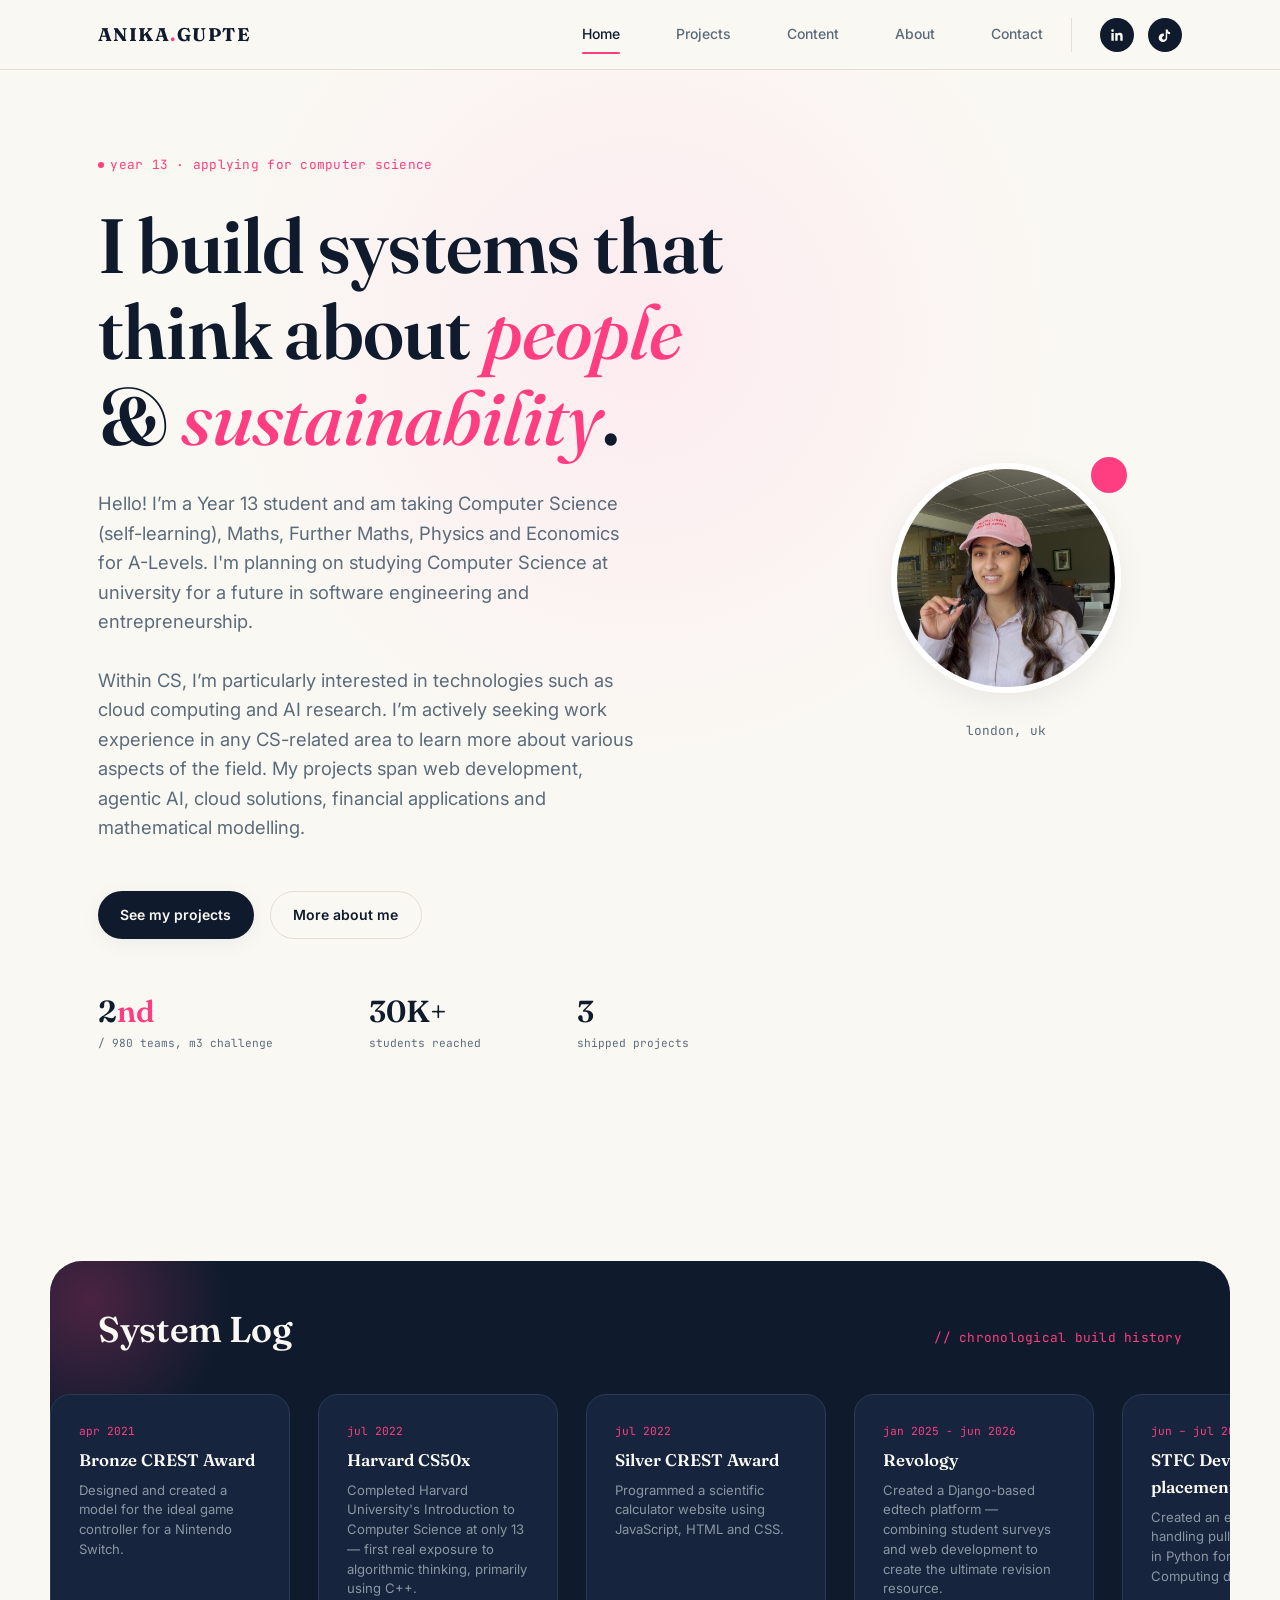
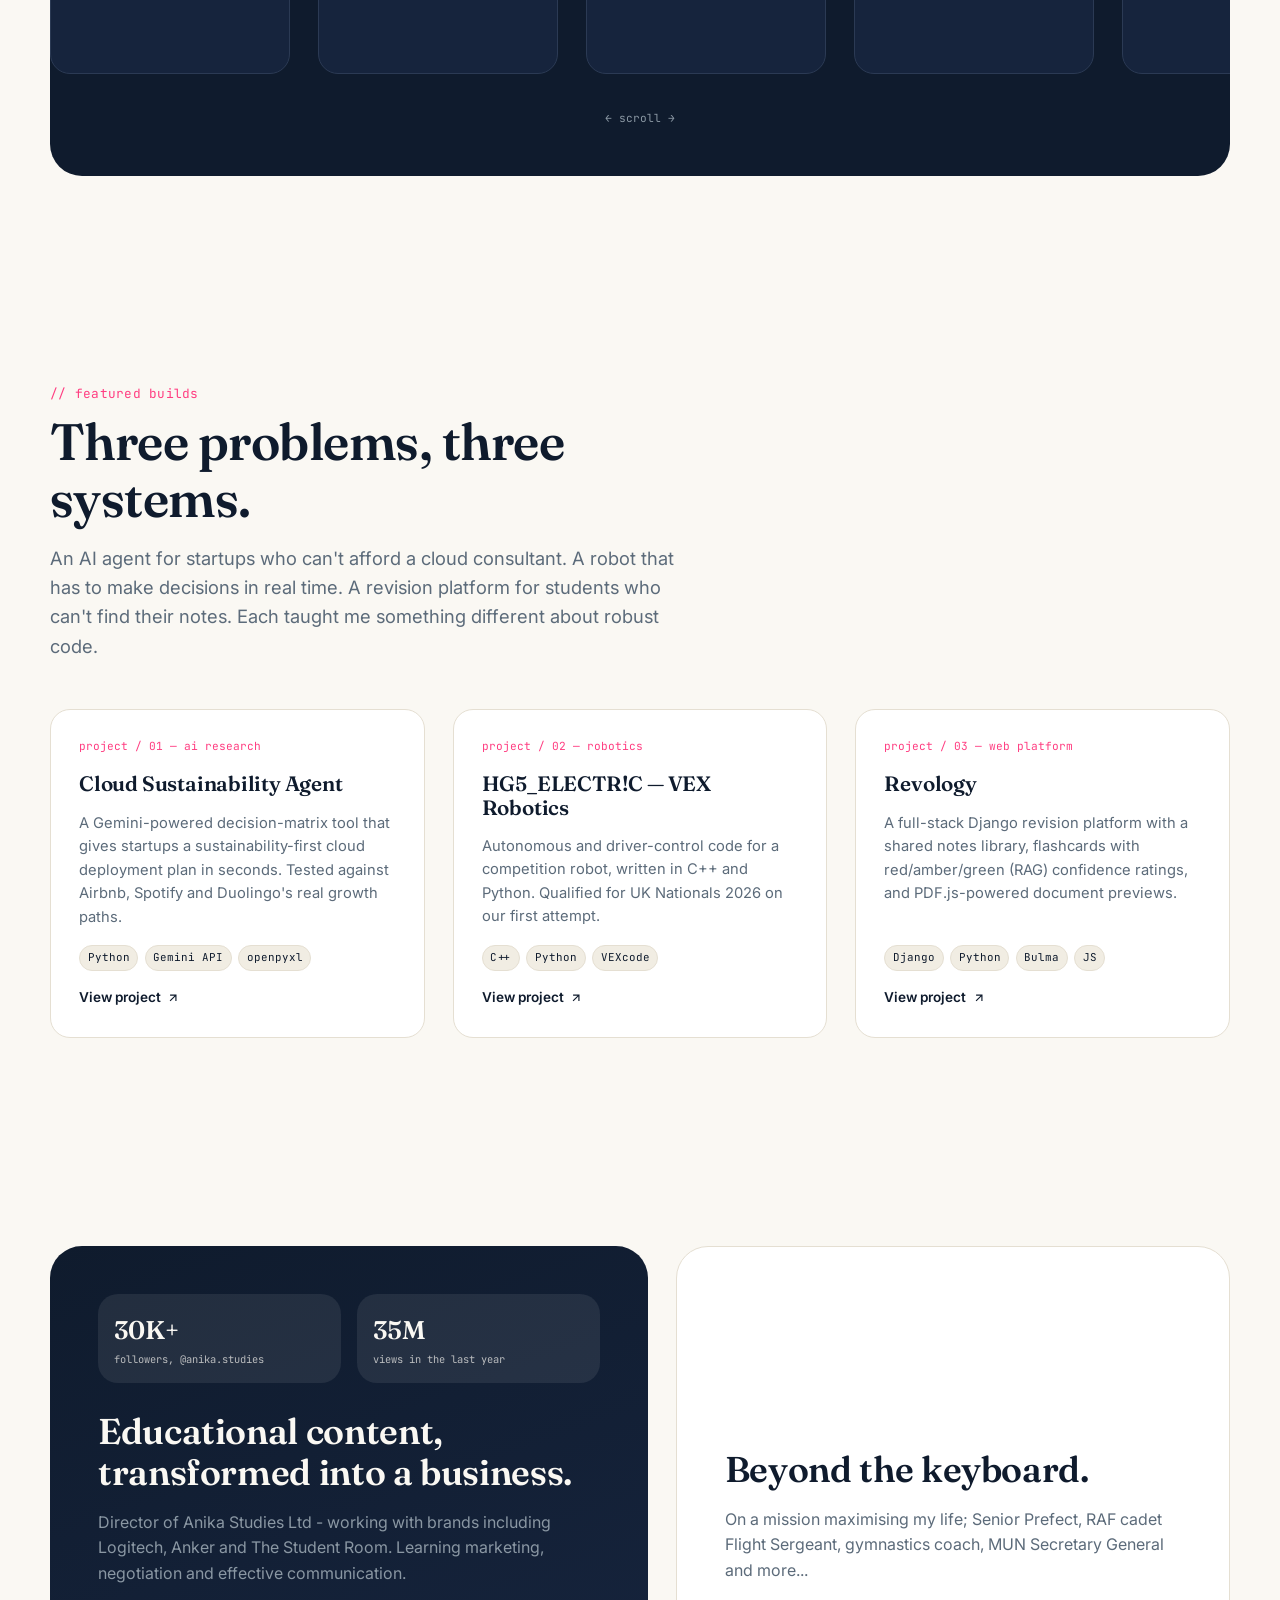
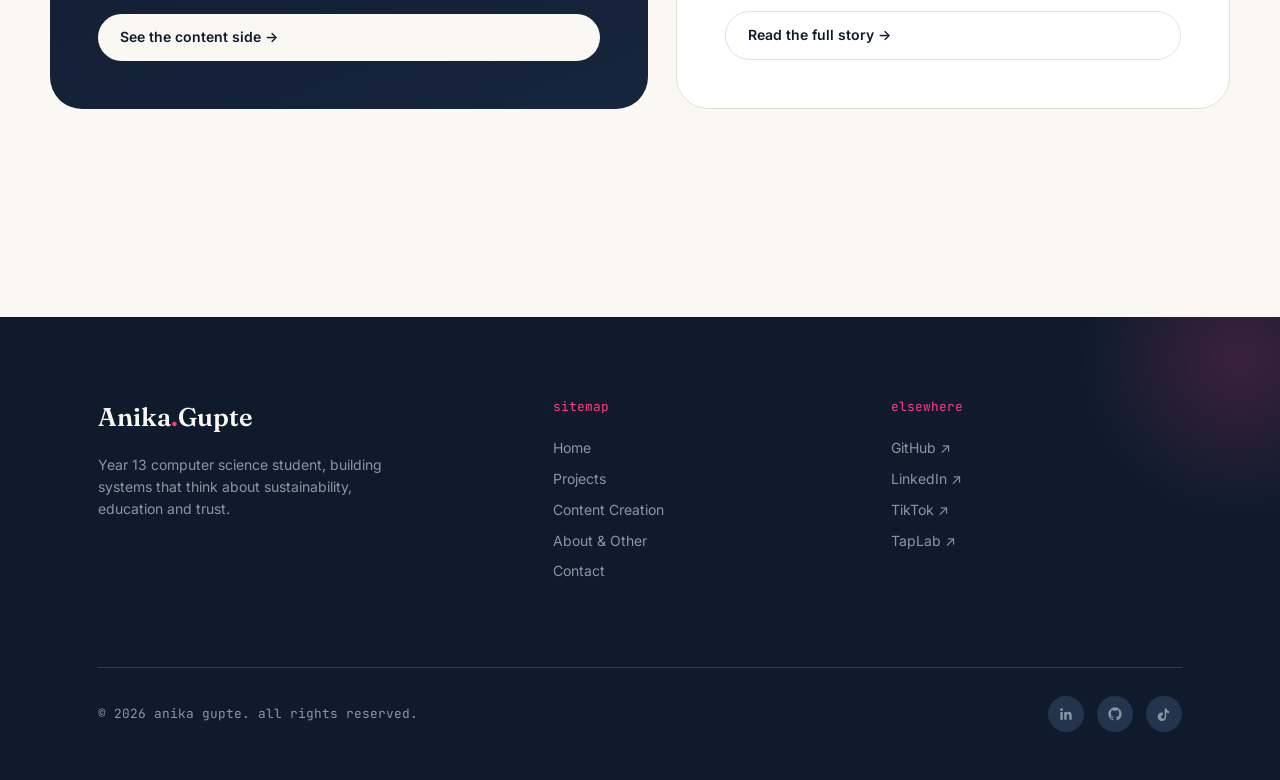
==== index.html @ 837f4212 "updated year group" ====
<!DOCTYPE html>
<html lang="en">
<head>
<meta charset="UTF-8">
<meta name="viewport" content="width=device-width, initial-scale=1.0">
<title>Anika Gupte — Computer Science Student &amp; Builder</title>
<meta name="description" content="Year 13 computer science student building Revology, an AI cloud sustainability agent, and a 30K-follower educational platform. Applying to study CS at university.">
<script>document.documentElement.classList.add('js');</script>
<link rel="preconnect" href="https://fonts.googleapis.com">
<link href="https://fonts.googleapis.com/css2?family=Fraunces:ital,opsz,wght@0,9..144,400;0,9..144,500;0,9..144,600;0,9..144,700;1,9..144,500&family=Inter:wght@400;500;600;700&family=JetBrains+Mono:wght@400;500&display=swap" rel="stylesheet">
<link rel="stylesheet" href="css/variables.css">
<link rel="stylesheet" href="css/base.css">
<link rel="stylesheet" href="css/layout.css">
<link rel="stylesheet" href="css/home.css">
</head>
<body>

<nav class="navbar">
  <div class="navbar__inner">
    <a href="index.html" class="navbar__logo">ANIKA<span>.</span>GUPTE</a>
    <button class="navbar__burger" aria-label="Toggle navigation" aria-expanded="false">
      <svg width="18" height="18" viewBox="0 0 18 18" fill="none"><path d="M2 4.5H16M2 9H16M2 13.5H16" stroke="currentColor" stroke-width="1.8" stroke-linecap="round"/></svg>
    </button>
    <div class="navbar__links-wrap">
      <div class="navbar__links">
        <a href="index.html">Home</a>
        <a href="projects.html">Projects</a>
        <a href="content.html">Content</a>
        <a href="about.html">About</a>
        <a href="contact.html">Contact</a>
      </div>
      <div class="navbar__socials">
        <a href="https://www.linkedin.com/in/anika-gupte/" target="_blank" rel="noopener" aria-label="LinkedIn">
          <svg viewBox="0 0 24 24" fill="currentColor"><path d="M20.45 20.45h-3.55v-5.57c0-1.33-.02-3.04-1.85-3.04-1.85 0-2.13 1.45-2.13 2.94v5.67H9.37V9h3.41v1.56h.05c.48-.9 1.64-1.85 3.38-1.85 3.6 0 4.27 2.37 4.27 5.46v6.28zM5.34 7.43a2.06 2.06 0 1 1 0-4.12 2.06 2.06 0 0 1 0 4.12zM7.12 20.45H3.56V9h3.56v11.45z"/></svg>
        </a>
        <a href="https://www.tiktok.com/@anika.studies" target="_blank" rel="noopener" aria-label="TikTok">
          <svg viewBox="0 0 24 24" fill="currentColor"><path d="M16.6 5.82a4.28 4.28 0 0 1-.34-1.74V3.6h-3.16v12.6c0 1.55-1.26 2.8-2.8 2.8a2.8 2.8 0 0 1-1.4-5.23 4 4 0 0 1 1.4-.25V9.83a6.6 6.6 0 0 0-1.4-.15 6.42 6.42 0 1 0 6.42 6.42V9.4a7.3 7.3 0 0 0 4.28 1.38V7.6a4.26 4.26 0 0 1-2.4-.78 4.28 4.28 0 0 1-.6-1z"/></svg>
        </a>
      </div>
    </div>
  </div>
</nav>

<!-- HERO -->
<section class="hero">
  <div class="container hero__inner">
    <div>
      <span class="eyebrow hero__eyebrow">year 13 · applying for computer science</span>
      <h1 class="hero__title">I build systems that think about <em>people</em> &amp; <em>sustainability</em>.</h1>
      <p class="hero__lede">Hello! I’m a Year 13 student and am taking Computer Science (self-learning), Maths, Further Maths, Physics and Economics for A-Levels. I'm planning on studying Computer Science at university for a future in software engineering and entrepreneurship.<br>
        <br> Within CS, I’m particularly interested in technologies such as cloud computing and AI research. I’m actively seeking work experience in any CS-related area to learn more about various aspects of the field. My projects span web development, agentic AI, cloud solutions, financial applications and mathematical modelling.</p>
      <div class="hero__ctas">
        <a href="projects.html" class="btn btn--primary">See my projects</a>
        <a href="about.html" class="btn btn--ghost">More about me</a>
      </div>
      <div class="hero__stats">
        <div>
          <div class="hero__stat-num">2<span style="color:var(--pink)">nd</span></div>
          <div class="hero__stat-label">/ 980 teams, m3 challenge</div>
        </div>
        <div>
          <div class="hero__stat-num">30K+</div>
          <div class="hero__stat-label">students reached</div>
        </div>
        <div>
          <div class="hero__stat-num">3</div>
          <div class="hero__stat-label">shipped projects</div>
        </div>
      </div>
    </div>
    <div class="hero__portrait-wrap">
      <div class="hero__portrait">
        <img src="images/anika-headshot-square.png" alt="Anika Gupte">
      </div>
      <span class="hero__portrait-caption">london, uk</span>
    </div>
  </div>
</section>

<!-- SYSTEM LOG (signature timeline) -->
<section class="container section--tight">
  <div class="syslog reveal">
    <div class="syslog__head">
      <h2>System Log</h2>
      <span class="mono-label">// chronological build history</span>
    </div>
    <div class="syslog__track-wrap">
      <div class="syslog__track" id="syslogTrack">
        <div class="syslog__node">
          <span class="syslog__node-date">apr 2021</span>
          <div class="syslog__node-title">Bronze CREST Award</div>
          <p class="syslog__node-desc">Designed and created a model for the ideal game controller for a Nintendo Switch.</p>
        </div>
        <div class="syslog__node">
          <span class="syslog__node-date">jul 2022</span>
          <div class="syslog__node-title">Harvard CS50x</div>
          <p class="syslog__node-desc">Completed Harvard University's Introduction to Computer Science at only 13 — first real exposure to algorithmic thinking, primarily using C++.</p>
        </div>
        <div class="syslog__node">
          <span class="syslog__node-date">jul 2022</span>
          <div class="syslog__node-title">Silver CREST Award</div>
          <p class="syslog__node-desc">Programmed a scientific calculator website using JavaScript, HTML and CSS.</p>
        </div>
        <div class="syslog__node">
          <span class="syslog__node-date">jan 2025 - jun 2026</span>
          <div class="syslog__node-title">Revology</div>
          <p class="syslog__node-desc">Created a Django-based edtech platform — combining student surveys and web development to create the ultimate revision resource.</p>
        </div>
        <div class="syslog__node">
          <span class="syslog__node-date">jun – jul 2025</span>
          <div class="syslog__node-title">STFC DevOps placement</div>
          <p class="syslog__node-desc">Created an exporter handling pull request metrics in Python for the Scientific Computing department.</p>
        </div>
        <div class="syslog__node">
          <span class="syslog__node-date">jun – jul 2025</span>
          <div class="syslog__node-title">MBDA SWE placement</div>
          <p class="syslog__node-desc">Developed the circuitry and embedded control system software for a model missile using a Raspberry Pi.</p>
        </div>
        <div class="syslog__node">
          <span class="syslog__node-date">nov 2025 - jun 2026</span>
          <div class="syslog__node-title">Using AI to improve cloud sustainability</div>
          <p class="syslog__node-desc">Built a Gemini-powered decision-matrix agent for sustainable cloud deployment — formally published on Zenodo.</p>
        </div>
        <div class="syslog__node">
          <span class="syslog__node-date">dec 2025 – feb 2026</span>
          <div class="syslog__node-title">Leaf DDAI Fellowship</div>
          <p class="syslog__node-desc">Selected as a finalist (top ~10%) for Leaf's Dilemmas and Dangers in AI course — five weeks ranging from neural networks and mechanistic interpretability to AI misalignment issues such as specification gaming.</p>
        </div>
        <div class="syslog__node">
          <span class="syslog__node-date">mar 2026</span>
          <div class="syslog__node-title">U18 VEX Robotics Nationals</div>
          <p class="syslog__node-desc">As a programmer in C++, our team reached Nationals through our use of creative programming, including a tank-drive steering system and match-versatility features.</p>
        </div>
        <div class="syslog__node">
          <span class="syslog__node-date">apr 2026</span>
          <div class="syslog__node-title">M3 Challenge, NYC</div>
          <p class="syslog__node-desc">Flown to Jane Street's headquarters in New York for placing 2nd of 980 teams worldwide in the Technical Computing Award.</p>
        </div>
        <div class="syslog__node">
          <span class="syslog__node-date">apr 2026 - present</span>
          <div class="syslog__node-title">Workforce 2035 Council Member</div>
          <p class="syslog__node-desc">Global advisory council, where our AI, Cognition and Human Thinking Lab's provocation asks, “Whose mind is at the table when AI joins the meeting?”.</p>
        </div>
        <div class="syslog__node">
          <span class="syslog__node-date">jun 2026</span>
          <div class="syslog__node-title">Portfolio Website</div>
          <p class="syslog__node-desc">Experimenting with partially automated workflows and further discovering the wonders of UI/UX.</p>
        </div>
        <div class="syslog__node">
          <span class="syslog__node-date">jul 2026 - present</span>
          <div class="syslog__node-title">AI Researcher and Developer</div>
          <p class="syslog__node-desc">Improving RAG retrieval strategies and fine-tuning multi-model VLM systems.</p>
        </div>
        <!--
        <div class="syslog__node">
          <span class="syslog__node-date">mar 2026 — present</span>
          <div class="syslog__node-title">Secretary General, HabsMUN</div>
          <p class="syslog__node-desc">Leading the planning of a three-day international conference for 500+ student delegates.</p>
        </div>
        -->
      </div>
    </div>
    <p class="syslog__hint">← scroll →</p>
  </div>
</section>

<!-- PROJECTS TEASER -->
<section class="container section">
  <div class="section-head">
    <span class="mono-label">// featured builds</span>
    <h2>Three problems, three systems.</h2>
    <p>An AI agent for startups who can't afford a cloud consultant. A robot that has to make decisions in real time. A revision platform for students who can't find their notes. Each taught me something different about robust code.</p>
  </div>
  <div class="proj-grid" data-stagger>
    <article class="proj-card reveal">
      <span class="proj-card__tag">project / 01 — AI research</span>
      <h3 class="proj-card__title">Cloud Sustainability Agent</h3>
      <p class="proj-card__desc">A Gemini-powered decision-matrix tool that gives startups a sustainability-first cloud deployment plan in seconds. Tested against Airbnb, Spotify and Duolingo's real growth paths.</p>
      <div class="proj-card__stack">
        <span class="chip">Python</span><span class="chip">Gemini API</span><span class="chip">openpyxl</span>
      </div>
      <a href="projects/cloud-sustainability.html" class="proj-card__link">View project <svg width="14" height="14" viewBox="0 0 24 24" fill="none" stroke="currentColor" stroke-width="2"><path d="M7 17L17 7M7 7h10v10"/></svg></a>
    </article>
    <article class="proj-card reveal">
      <span class="proj-card__tag">project / 02 — robotics</span>
      <h3 class="proj-card__title">HG5_ELECTR!C — VEX Robotics</h3>
      <p class="proj-card__desc">Autonomous and driver-control code for a competition robot, written in C++ and Python. Qualified for UK Nationals 2026 on our first attempt.</p>
      <div class="proj-card__stack">
        <span class="chip">C++</span><span class="chip">Python</span><span class="chip">VEXcode</span>
      </div>
      <a href="projects/vex-robotics.html" class="proj-card__link">View project <svg width="14" height="14" viewBox="0 0 24 24" fill="none" stroke="currentColor" stroke-width="2"><path d="M7 17L17 7M7 7h10v10"/></svg></a>
    </article>
    <article class="proj-card reveal">
      <span class="proj-card__tag">project / 03 — web platform</span>
      <h3 class="proj-card__title">Revology</h3>
      <p class="proj-card__desc">A full-stack Django revision platform with a shared notes library, flashcards with red/amber/green (RAG) confidence ratings, and PDF.js-powered document previews.</p>
      <div class="proj-card__stack">
        <span class="chip">Django</span><span class="chip">Python</span><span class="chip">Bulma</span><span class="chip">JS</span>
      </div>
      <a href="projects/revology.html" class="proj-card__link">View project <svg width="14" height="14" viewBox="0 0 24 24" fill="none" stroke="currentColor" stroke-width="2"><path d="M7 17L17 7M7 7h10v10"/></svg></a>
    </article>
  </div>
</section>

<!-- CONTENT + ABOUT TEASER -->
<section class="container section--tight">
  <div class="split-teasers">
    <div class="teaser-card teaser-card--pink reveal">
      <div class="teaser-card__icon-row">
        <div class="teaser-stat">
          <div class="teaser-stat__num">30K+</div>
          <div class="teaser-stat__label">followers, @anika.studies</div>
        </div>
        <div class="teaser-stat">
          <div class="teaser-stat__num">35M</div>
          <div class="teaser-stat__label">views in the last year</div>
        </div>
      </div>
      <h3>Educational content, transformed into a business.</h3>
      <p>Director of Anika Studies Ltd - working with brands including Logitech, Anker and The Student Room. Learning marketing, negotiation and effective communication.</p>
      <a href="content.html" class="btn btn--light">See the content side →</a>
    </div>
    <div class="teaser-card teaser-card--cream reveal">
      <h3>Beyond the keyboard.</h3>
      <p>On a mission maximising my life; Senior Prefect, RAF cadet Flight Sergeant, gymnastics coach, MUN Secretary General and more...</p>
      <a href="about.html" class="btn btn--ghost">Read the full story →</a>
    </div>
  </div>
</section>

<footer class="footer">
  <div class="container">
    <div class="footer__grid">
      <div>
        <div class="footer__brand">Anika<span>.</span>Gupte</div>
        <p class="footer__tagline">Year 13 computer science student, building systems that think about sustainability, education and trust.</p>
      </div>
      <div class="footer__links">
        <span class="footer__heading">sitemap</span>
        <a href="index.html">Home</a>
        <a href="projects.html">Projects</a>
        <a href="content.html">Content Creation</a>
        <a href="about.html">About &amp; Other</a>
        <a href="contact.html">Contact</a>
      </div>
      <div class="footer__links">
        <span class="footer__heading">elsewhere</span>
        <a href="https://github.com/anikagupte" target="_blank" rel="noopener">GitHub ↗</a>
        <a href="https://www.linkedin.com/in/anika-gupte/" target="_blank" rel="noopener">LinkedIn ↗</a>
        <a href="https://www.tiktok.com/@anika.studies" target="_blank" rel="noopener">TikTok ↗</a>
        <a href="https://www.taplab.agency/roster/anika" target="_blank" rel="noopener">TapLab ↗</a>
      </div>
    </div>
    <div class="footer__bottom">
      <span>&copy; 2026 anika gupte. all rights reserved.</span>
      <div class="footer__socials">
        <a href="https://www.linkedin.com/in/anika-gupte/" target="_blank" rel="noopener" aria-label="LinkedIn">
          <svg viewBox="0 0 24 24" fill="currentColor"><path d="M20.45 20.45h-3.55v-5.57c0-1.33-.02-3.04-1.85-3.04-1.85 0-2.13 1.45-2.13 2.94v5.67H9.37V9h3.41v1.56h.05c.48-.9 1.64-1.85 3.38-1.85 3.6 0 4.27 2.37 4.27 5.46v6.28zM5.34 7.43a2.06 2.06 0 1 1 0-4.12 2.06 2.06 0 0 1 0 4.12zM7.12 20.45H3.56V9h3.56v11.45z"/></svg>
        </a>
        <a href="https://github.com/anikagupte" target="_blank" rel="noopener" aria-label="GitHub">
          <svg viewBox="0 0 24 24" fill="currentColor"><path d="M12 2a10 10 0 0 0-3.16 19.5c.5.1.68-.22.68-.48v-1.7c-2.78.6-3.37-1.34-3.37-1.34-.46-1.16-1.11-1.47-1.11-1.47-.91-.62.07-.6.07-.6 1 .07 1.53 1.03 1.53 1.03.89 1.52 2.34 1.08 2.91.83.09-.65.35-1.09.63-1.34-2.22-.25-4.56-1.11-4.56-4.94 0-1.09.39-1.98 1.03-2.68-.1-.25-.45-1.27.1-2.65 0 0 .84-.27 2.75 1.02a9.58 9.58 0 0 1 5 0c1.91-1.3 2.75-1.02 2.75-1.02.55 1.38.2 2.4.1 2.65.64.7 1.03 1.59 1.03 2.68 0 3.84-2.35 4.69-4.58 4.93.36.31.68.92.68 1.85v2.75c0 .27.18.58.69.48A10 10 0 0 0 12 2z"/></svg>
        </a>
        <a href="https://www.tiktok.com/@anika.studies" target="_blank" rel="noopener" aria-label="TikTok">
          <svg viewBox="0 0 24 24" fill="currentColor"><path d="M16.6 5.82a4.28 4.28 0 0 1-.34-1.74V3.6h-3.16v12.6c0 1.55-1.26 2.8-2.8 2.8a2.8 2.8 0 0 1-1.4-5.23 4 4 0 0 1 1.4-.25V9.83a6.6 6.6 0 0 0-1.4-.15 6.42 6.42 0 1 0 6.42 6.42V9.4a7.3 7.3 0 0 0 4.28 1.38V7.6a4.26 4.26 0 0 1-2.4-.78 4.28 4.28 0 0 1-.6-1z"/></svg>
        </a>
      </div>
    </div>
  </div>
</footer>

<script src="js/main.js"></script>
</body>
</html>
---- css/variables.css ----
/* ============================================
   DESIGN TOKENS — Anika Gupte Portfolio
   ============================================ */

:root {
  /* Color */
  --cream:        #FAF8F3;
  --cream-dim:     #F1EDE3;
  --navy:          #0F1B2D;
  --navy-panel:    #16243D;
  --navy-soft:     #24344E;
  --pink:          #FF3D81;
  --pink-soft:     #FFE3EE;
  --slate:         #5C6B7A;
  --slate-light:   #8A97A3;
  --hairline:      #E5DFD2;
  --hairline-dark: #2B3A54;
  --white:         #FFFFFF;

  /* Type */
  --font-display: 'Fraunces', Georgia, serif;
  --font-body:    'Inter', -apple-system, BlinkMacSystemFont, sans-serif;
  --font-mono:    'JetBrains Mono', 'SF Mono', Consolas, monospace;

  /* Type scale */
  --fs-display-xl: clamp(2.8rem, 6vw, 5.4rem);
  --fs-display-l:  clamp(2.1rem, 4vw, 3.4rem);
  --fs-display-m:  clamp(1.6rem, 2.8vw, 2.4rem);
  --fs-body-l:     1.15rem;
  --fs-body:       1rem;
  --fs-small:      0.875rem;
  --fs-mono:       0.8rem;

  /* Spacing */
  --space-xs:  0.5rem;
  --space-s:   1rem;
  --space-m:   1.75rem;
  --space-l:   3rem;
  --space-xl:  5rem;
  --space-xxl: 8rem;

  /* Radius */
  --radius-s:  10px;
  --radius-m:  20px;
  --radius-l:  32px;
  --radius-pill: 999px;

  /* Shadow */
  --shadow-soft: 0 10px 40px -12px rgba(15, 27, 45, 0.12);
  --shadow-card: 0 4px 24px -4px rgba(15, 27, 45, 0.08);
  --shadow-pink: 0 12px 32px -8px rgba(255, 61, 129, 0.35);

  /* Motion */
  --ease: cubic-bezier(0.16, 1, 0.3, 1);
  --t-fast: 0.2s;
  --t-med: 0.4s;
}

@media (prefers-reduced-motion: reduce) {
  *, *::before, *::after {
    animation-duration: 0.001ms !important;
    animation-iteration-count: 1 !important;
    transition-duration: 0.001ms !important;
    scroll-behavior: auto !important;
  }
}
---- css/base.css ----
/* ============================================
   BASE / RESET
   ============================================ */

* { margin: 0; padding: 0; box-sizing: border-box; }

html {
  scroll-behavior: smooth;
  -webkit-font-smoothing: antialiased;
}

body {
  font-family: var(--font-body);
  background: var(--cream);
  color: var(--navy);
  font-size: var(--fs-body);
  line-height: 1.6;
  overflow-x: hidden;
}

img { max-width: 100%; display: block; }

a {
  color: inherit;
  text-decoration: none;
}

ul, ol { list-style: none; }

button {
  font-family: inherit;
  border: none;
  background: none;
  cursor: pointer;
  color: inherit;
}

h1, h2, h3, h4 {
  font-family: var(--font-display);
  font-weight: 600;
  line-height: 1.12;
  letter-spacing: -0.01em;
}

p { color: var(--slate); }

:focus-visible {
  outline: 3px solid var(--pink);
  outline-offset: 3px;
  border-radius: 4px;
}

.container {
  max-width: 1180px;
  margin: 0 auto;
  padding: 0 var(--space-l);
}

@media (max-width: 640px) {
  .container { padding: 0 var(--space-m); }
}

.mono-label {
  font-family: var(--font-mono);
  font-size: var(--fs-mono);
  text-transform: lowercase;
  letter-spacing: 0.02em;
  color: var(--pink);
}

.section {
  padding: var(--space-xxl) 0;
}

.section--tight {
  padding: var(--space-xl) 0;
}

.section-head {
  margin-bottom: var(--space-l);
  max-width: 640px;
}

.section-head .mono-label {
  display: block;
  margin-bottom: var(--space-xs);
}

.section-head h2 {
  font-size: var(--fs-display-l);
  color: var(--navy);
}

.section-head p {
  margin-top: var(--space-s);
  font-size: var(--fs-body-l);
}

.eyebrow {
  font-family: var(--font-mono);
  font-size: var(--fs-mono);
  color: var(--pink);
  text-transform: lowercase;
  letter-spacing: 0.02em;
  display: inline-flex;
  align-items: center;
  gap: 0.5em;
}

.eyebrow::before {
  content: '';
  width: 6px;
  height: 6px;
  border-radius: 50%;
  background: var(--pink);
  display: inline-block;
}

/* Buttons */
.btn {
  display: inline-flex;
  align-items: center;
  gap: 0.5em;
  font-family: var(--font-body);
  font-weight: 600;
  font-size: var(--fs-small);
  padding: 0.85em 1.6em;
  border-radius: var(--radius-pill);
  transition: transform var(--t-fast) var(--ease), box-shadow var(--t-fast) var(--ease), background var(--t-fast) var(--ease);
  white-space: nowrap;
}

.btn--primary {
  background: var(--navy);
  color: var(--cream);
  box-shadow: var(--shadow-card);
}
.btn--primary:hover {
  background: var(--pink);
  transform: translateY(-2px);
  box-shadow: var(--shadow-pink);
}

.btn--ghost {
  background: transparent;
  color: var(--navy);
  border: 1.5px solid var(--hairline);
}
.btn--ghost:hover {
  border-color: var(--navy);
  transform: translateY(-2px);
}

.btn--light {
  background: var(--cream);
  color: var(--navy);
}
.btn--light:hover {
  background: var(--pink);
  color: var(--white);
  transform: translateY(-2px);
}

/* Card */
.card {
  background: var(--white);
  border-radius: var(--radius-m);
  border: 1px solid var(--hairline);
  box-shadow: var(--shadow-card);
}

/* Scrollbar */
::-webkit-scrollbar { width: 10px; }
::-webkit-scrollbar-track { background: var(--cream); }
::-webkit-scrollbar-thumb {
  background: var(--hairline);
  border-radius: var(--radius-pill);
}
::-webkit-scrollbar-thumb:hover { background: var(--slate-light); }

/* Reveal-on-scroll utility */
.js .reveal {
  opacity: 0;
  transform: translateY(24px);
  transition: opacity 0.7s var(--ease), transform 0.7s var(--ease);
}
.js .reveal.is-visible {
  opacity: 1;
  transform: translateY(0);
}
---- css/layout.css ----
/* ============================================
   NAVBAR
   ============================================ */

.navbar {
  position: sticky;
  top: 0;
  z-index: 1000;
  background: rgba(250, 248, 243, 0.85);
  backdrop-filter: blur(14px);
  -webkit-backdrop-filter: blur(14px);
  border-bottom: 1px solid var(--hairline);
}

.navbar__inner {
  max-width: 1180px;
  margin: 0 auto;
  padding: 1.1rem var(--space-l);
  display: flex;
  align-items: center;
  justify-content: space-between;
  gap: var(--space-m);
}

.navbar__logo {
  font-family: var(--font-display);
  font-weight: 700;
  font-size: 1.15rem;
  letter-spacing: 0.08em;
  text-transform: uppercase;
  color: var(--navy);
  white-space: nowrap;
}

.navbar__logo span { color: var(--pink); }

.navbar__links-wrap {
  display: flex;
  align-items: center;
  gap: var(--space-m);
}

.navbar__links {
  display: flex;
  align-items: center;
  gap: var(--space-m);
}

.navbar__links a {
  font-size: var(--fs-small);
  font-weight: 500;
  color: var(--slate);
  position: relative;
  padding: 0.3em 0;
  margin-right: var(--space-m);
  transition: color var(--t-fast);
}

.navbar__links a:last-child { margin-right: 0; }

.navbar__links a:hover,
.navbar__links a.active {
  color: var(--navy);
}

.navbar__links a.active::after {
  content: '';
  position: absolute;
  left: 0; right: 0; bottom: -4px;
  height: 2px;
  background: var(--pink);
  border-radius: var(--radius-pill);
}

.navbar__socials {
  display: flex;
  align-items: center;
  gap: 0.9rem;
  padding-left: var(--space-m);
  border-left: 1px solid var(--hairline);
}

.navbar__socials a {
  width: 34px; height: 34px;
  display: flex; align-items: center; justify-content: center;
  border-radius: 50%;
  background: var(--navy);
  color: var(--cream);
  transition: background var(--t-fast), transform var(--t-fast);
}
.navbar__socials a:hover {
  background: var(--pink);
  transform: translateY(-2px) scale(1.05);
}
.navbar__socials svg { width: 16px; height: 16px; }

.navbar__burger {
  display: none;
  width: 40px; height: 40px;
  align-items: center;
  justify-content: center;
  border-radius: 50%;
  background: var(--navy);
  color: var(--cream);
}

@media (max-width: 920px) {
  .navbar__links-wrap {
    position: fixed;
    inset: 0;
    top: 68px;
    background: var(--cream);
    flex-direction: column;
    padding: var(--space-l) var(--space-m);
    transform: translateX(100%);
    transition: transform var(--t-med) var(--ease);
    overflow-y: auto;
  }
  .navbar__links-wrap.is-open { transform: translateX(0); }
  .navbar__links {
    flex-direction: column;
    align-items: flex-start;
    gap: var(--space-m);
    width: 100%;
  }
  .navbar__links a { font-size: 1.3rem; }
  .navbar__socials {
    border-left: none;
    border-top: 1px solid var(--hairline);
    margin-top: var(--space-m);
    padding-left: 0;
    padding-top: var(--space-m);
    width: 100%;
  }
  .navbar__burger { display: flex; }
}

/* ============================================
   FOOTER
   ============================================ */

.footer {
  background: var(--navy);
  color: var(--cream);
  padding: var(--space-xl) 0 var(--space-l);
  margin-top: var(--space-xxl);
  position: relative;
  overflow: hidden;
}

.footer::before {
  content: '';
  position: absolute;
  top: -120px; right: -120px;
  width: 320px; height: 320px;
  border-radius: 50%;
  background: radial-gradient(circle, rgba(255,61,129,0.18), transparent 70%);
}

.footer__grid {
  display: flex;
  gap: var(--space-l);
  position: relative;
  z-index: 1;
}
.footer__grid > div:first-child { flex: 1.4; }
.footer__grid > div:not(:first-child) { flex: 1; }

.footer__brand {
  font-family: var(--font-display);
  font-size: 1.6rem;
  font-weight: 600;
  margin-bottom: var(--space-s);
}
.footer__brand span { color: var(--pink); }

.footer__tagline {
  color: var(--slate-light);
  max-width: 320px;
  font-size: var(--fs-small);
}

.footer__heading {
  font-family: var(--font-mono);
  font-size: var(--fs-mono);
  color: var(--pink);
  text-transform: lowercase;
  margin-bottom: var(--space-s);
  display: block;
}

.footer__links a, .footer__links div {
  display: block;
  color: var(--slate-light);
  font-size: var(--fs-small);
  padding: 0.3em 0;
  transition: color var(--t-fast);
}
.footer__links a:hover { color: var(--white); }

.footer__bottom {
  margin-top: var(--space-xl);
  padding-top: var(--space-m);
  border-top: 1px solid var(--hairline-dark);
  display: flex;
  justify-content: space-between;
  align-items: center;
  flex-wrap: wrap;
  gap: var(--space-s);
  font-size: var(--fs-mono);
  font-family: var(--font-mono);
  color: var(--slate-light);
  position: relative;
  z-index: 1;
}

.footer__socials {
  display: flex;
  gap: 0.8rem;
}
.footer__socials a {
  width: 36px; height: 36px;
  display: flex; align-items: center; justify-content: center;
  border-radius: 50%;
  background: var(--navy-soft);
  transition: background var(--t-fast), transform var(--t-fast);
}
.footer__socials a:hover {
  background: var(--pink);
  transform: translateY(-2px);
}
.footer__socials svg { width: 16px; height: 16px; }

@media (max-width: 760px) {
  .footer__grid { flex-direction: column; gap: var(--space-l); }
  .footer__bottom { flex-direction: column; align-items: flex-start; }
}
---- css/home.css ----
/* ============================================
   HOMEPAGE
   ============================================ */

/* --- Hero --- */
.hero {
  position: relative;
  padding: var(--space-xl) 0 var(--space-xxl);
  overflow: hidden;
}

.hero::before {
  content: '';
  position: absolute;
  top: -180px; left: 50%;
  width: 900px; height: 900px;
  transform: translateX(-50%);
  background: radial-gradient(circle, var(--pink-soft) 0%, transparent 65%);
  opacity: 0.6;
  z-index: 0;
}

.hero__inner {
  position: relative;
  z-index: 1;
  display: flex;
  gap: var(--space-xl);
  align-items: center;
}

.hero__inner > div:first-child { flex: 1.3; }
.hero__portrait-wrap { flex: 0.7; }

.hero__eyebrow { margin-bottom: var(--space-m); }

.hero__title {
  font-size: var(--fs-display-xl);
  color: var(--navy);
  margin-bottom: var(--space-m);
}

.hero__title em {
  font-style: italic;
  color: var(--pink);
  font-weight: 500;
}

.hero__lede {
  font-size: var(--fs-body-l);
  max-width: 540px;
  margin-bottom: var(--space-l);
}

.hero__ctas {
  display: flex;
  gap: var(--space-s);
  flex-wrap: wrap;
}

.hero__portrait-wrap {
  display: flex;
  flex-direction: column;
  align-items: center;
  gap: var(--space-m);
}

.hero__portrait {
  position: relative;
  width: 230px;
  height: 230px;
}

.hero__portrait img {
  width: 100%; height: 100%;
  object-fit: cover;
  border-radius: 50%;
  border: 6px solid var(--white);
  box-shadow: var(--shadow-soft);
}

.hero__portrait::after {
  content: '';
  position: absolute;
  top: -10px; right: -10px;
  width: 36px; height: 36px;
  border-radius: 50%;
  background: var(--pink);
  border: 4px solid var(--cream);
}

.hero__portrait-caption {
  font-family: var(--font-mono);
  font-size: var(--fs-mono);
  color: var(--slate);
  text-align: center;
}

.hero__stats {
  display: flex;
  gap: var(--space-l);
  margin-top: var(--space-l);
  flex-wrap: wrap;
}

.hero__stats > div {
  margin-right: var(--space-l);
  min-width: 110px;
}
.hero__stats > div:last-child { margin-right: 0; }

.hero__stat-num {
  font-family: var(--font-display);
  font-size: 1.9rem;
  color: var(--navy);
  font-weight: 600;
}
.hero__stat-label {
  font-family: var(--font-mono);
  font-size: 0.7rem;
  color: var(--slate);
  text-transform: lowercase;
}

@media (max-width: 860px) {
  .hero__inner { flex-direction: column; }
  .hero__portrait-wrap { order: -1; }
  .hero__portrait { width: 160px; height: 160px; }
}

/* --- System Log (signature timeline) --- */
.syslog {
  background: var(--navy);
  border-radius: var(--radius-l);
  padding: var(--space-l) 0;
  position: relative;
  overflow: hidden;
}

.syslog::before {
  content: '';
  position: absolute;
  top: -100px; left: -100px;
  width: 280px; height: 280px;
  border-radius: 50%;
  background: radial-gradient(circle, rgba(255,61,129,0.25), transparent 70%);
}

.syslog__head {
  padding: 0 var(--space-l);
  display: flex;
  justify-content: space-between;
  align-items: baseline;
  margin-bottom: var(--space-m);
  position: relative;
  z-index: 1;
  flex-wrap: wrap;
  gap: var(--space-s);
}

.syslog__head h2 {
  color: var(--cream);
  font-size: var(--fs-display-m);
}

.syslog__head .mono-label { color: var(--pink); }

.syslog__track-wrap {
  position: relative;
  z-index: 1;
}

.syslog__track {
  display: flex;
  gap: var(--space-m);
  overflow-x: auto;
  padding: var(--space-s) var(--space-l) var(--space-m);
  scroll-snap-type: x proximity;
  scrollbar-width: thin;
}

.syslog__track::-webkit-scrollbar { height: 6px; }
.syslog__track::-webkit-scrollbar-track { background: var(--navy-soft); border-radius: var(--radius-pill); }
.syslog__track::-webkit-scrollbar-thumb { background: var(--pink); border-radius: var(--radius-pill); }

.syslog__node {
  flex: 0 0 240px;
  scroll-snap-align: start;
  background: var(--navy-panel);
  border: 1px solid var(--hairline-dark);
  border-radius: var(--radius-m);
  padding: var(--space-m);
  transition: transform var(--t-fast) var(--ease), border-color var(--t-fast);
}

.syslog__node:hover {
  transform: translateY(-6px);
  border-color: var(--pink);
}

.syslog__node-date {
  font-family: var(--font-mono);
  font-size: 0.7rem;
  color: var(--pink);
  display: block;
  margin-bottom: 0.6em;
}

.syslog__node-title {
  font-family: var(--font-display);
  font-size: 1.05rem;
  color: var(--cream);
  margin-bottom: 0.4em;
  font-weight: 600;
}

.syslog__node-desc {
  font-size: 0.82rem;
  color: var(--slate-light);
  line-height: 1.5;
}

.syslog__hint {
  text-align: center;
  font-family: var(--font-mono);
  font-size: 0.7rem;
  color: var(--slate-light);
  margin-top: var(--space-xs);
  position: relative;
  z-index: 1;
}

/* --- Project teasers --- */
.proj-grid {
  display: flex;
  flex-wrap: wrap;
  gap: var(--space-m);
}

.proj-card {
  background: var(--white);
  border: 1px solid var(--hairline);
  border-radius: var(--radius-m);
  padding: var(--space-m);
  display: flex;
  flex-direction: column;
  gap: var(--space-s);
  transition: transform var(--t-fast) var(--ease), box-shadow var(--t-fast) var(--ease);
  position: relative;
  flex: 1 1 300px;
}

.proj-card:hover {
  transform: translateY(-6px);
  box-shadow: var(--shadow-soft);
}

.proj-card__tag {
  font-family: var(--font-mono);
  font-size: 0.7rem;
  color: var(--pink);
  text-transform: lowercase;
}

.proj-card__title {
  font-size: 1.3rem;
  color: var(--navy);
}

.proj-card__desc {
  font-size: 0.92rem;
  flex-grow: 1;
}

.proj-card__stack {
  display: flex;
  gap: 0.4em;
  flex-wrap: wrap;
}

.chip {
  font-family: var(--font-mono);
  font-size: 0.68rem;
  background: var(--cream-dim);
  color: var(--navy);
  padding: 0.3em 0.7em;
  border-radius: var(--radius-pill);
  border: 1px solid var(--hairline);
}

.proj-card__link {
  font-size: 0.85rem;
  font-weight: 600;
  color: var(--navy);
  display: inline-flex;
  align-items: center;
  gap: 0.4em;
  margin-top: auto;
}
.proj-card__link svg { width: 14px; height: 14px; transition: transform var(--t-fast); }
.proj-card:hover .proj-card__link svg { transform: translate(3px, -3px); }

@media (max-width: 940px) {
  .proj-card { flex: 1 1 100%; }
}

/* --- Two-up: content creation + about teaser --- */
.split-teasers {
  display: flex;
  gap: var(--space-m);
}
.split-teasers > div { flex: 1; }
.split-teasers > div:first-child { flex: 1.1; }

.teaser-card {
  border-radius: var(--radius-l);
  padding: var(--space-l);
  position: relative;
  overflow: hidden;
  min-height: 320px;
  display: flex;
  flex-direction: column;
  justify-content: flex-end;
}

.teaser-card--pink {
  background: linear-gradient(160deg, var(--navy) 0%, var(--navy-panel) 100%);
  color: var(--cream);
}

.teaser-card--cream {
  background: var(--white);
  border: 1px solid var(--hairline);
  color: var(--navy);
}

.teaser-card__icon-row {
  display: flex;
  gap: var(--space-s);
  margin-bottom: var(--space-m);
}

.teaser-stat {
  background: rgba(255,255,255,0.08);
  border-radius: var(--radius-m);
  padding: var(--space-s);
  flex: 1;
}
.teaser-card--cream .teaser-stat {
  background: var(--cream-dim);
}

.teaser-stat__num {
  font-family: var(--font-display);
  font-size: 1.6rem;
  font-weight: 600;
}
.teaser-stat__label {
  font-family: var(--font-mono);
  font-size: 0.65rem;
  opacity: 0.7;
}

.teaser-card h3 {
  font-size: var(--fs-display-m);
  margin-bottom: 0.5em;
}

.teaser-card p {
  margin-bottom: var(--space-m);
}
.teaser-card--pink p { color: var(--slate-light); }

@media (max-width: 860px) {
  .split-teasers { flex-direction: column; }
}

/* --- Quick facts strip --- */
.facts-strip {
  display: flex;
  flex-wrap: wrap;
  gap: var(--space-s);
}
.fact-card { flex: 1 1 200px; }

.fact-card {
  text-align: center;
  padding: var(--space-m) var(--space-s);
  border-radius: var(--radius-m);
  background: var(--white);
  border: 1px solid var(--hairline);
}

.fact-card__num {
  font-family: var(--font-display);
  font-size: 2.1rem;
  color: var(--navy);
  font-weight: 600;
}

.fact-card__label {
  font-family: var(--font-mono);
  font-size: 0.7rem;
  color: var(--slate);
}

@media (max-width: 760px) {
  .fact-card { flex: 1 1 45%; }
}
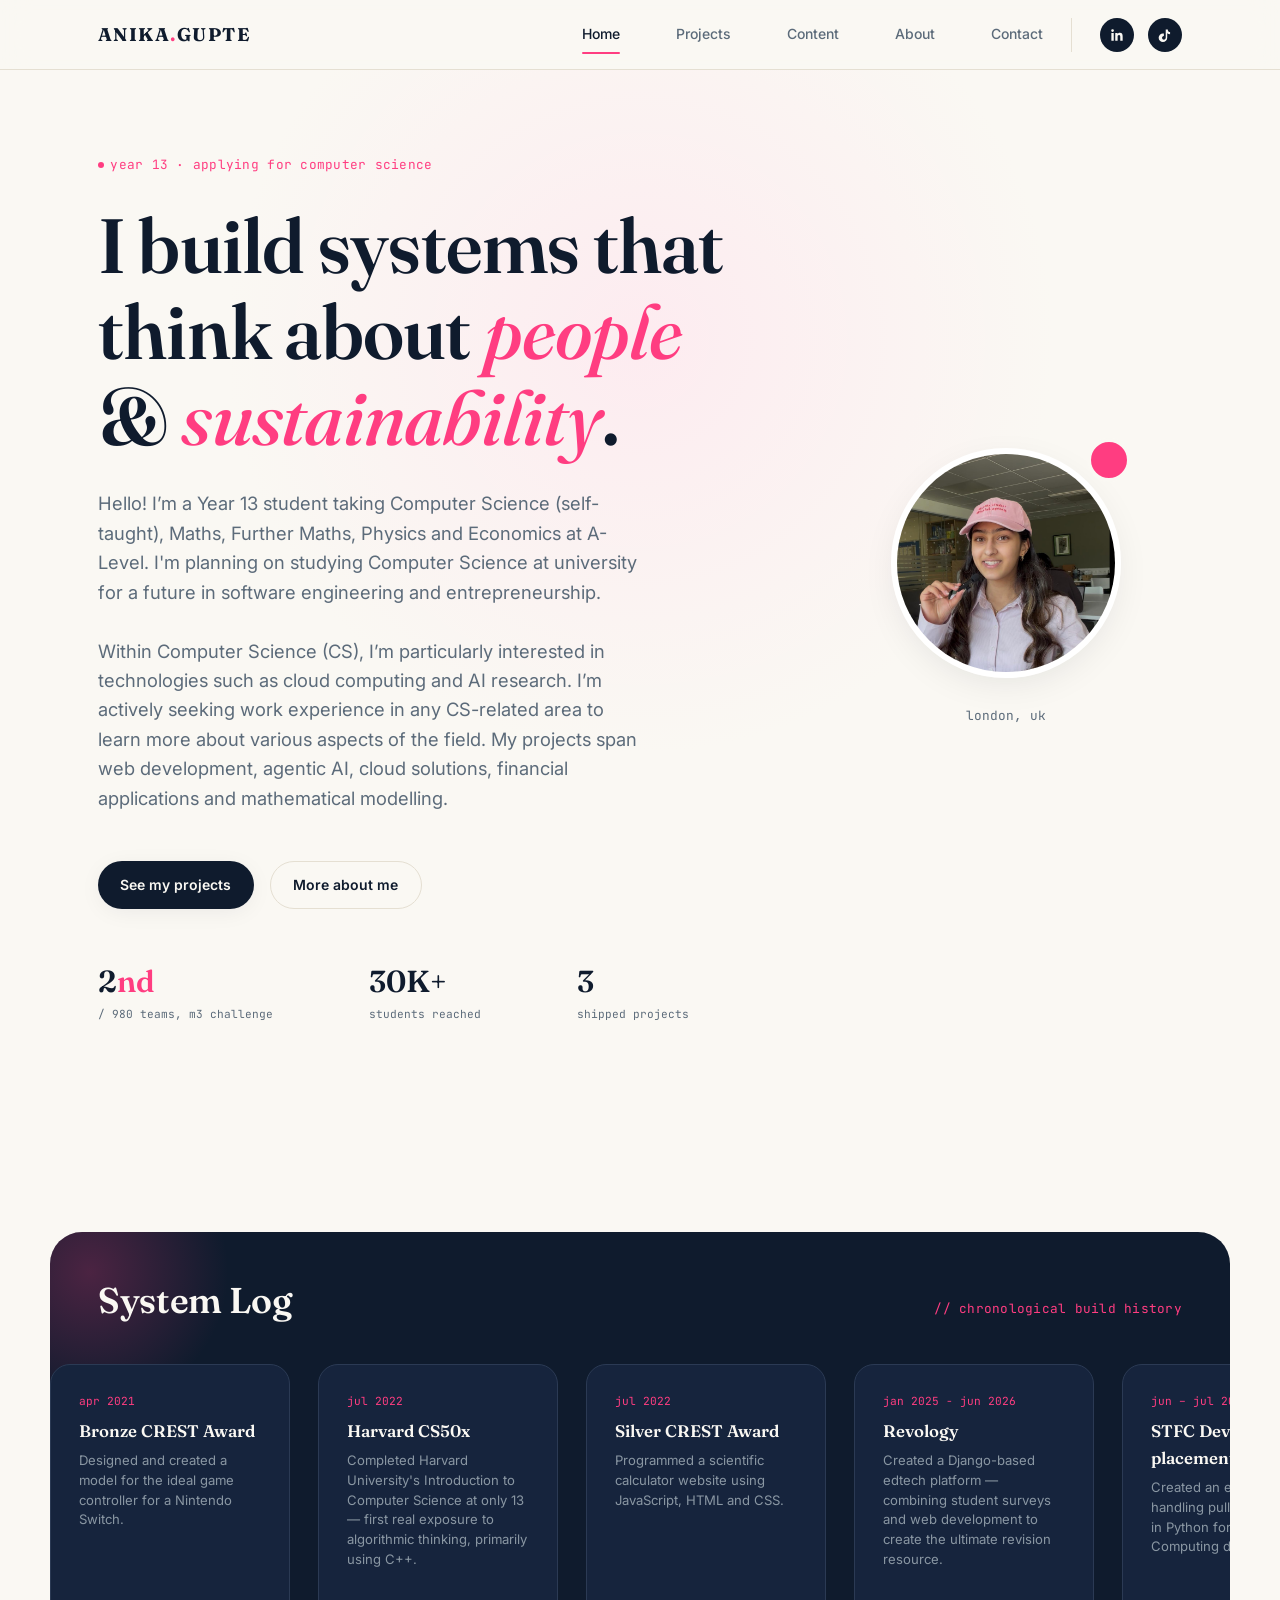
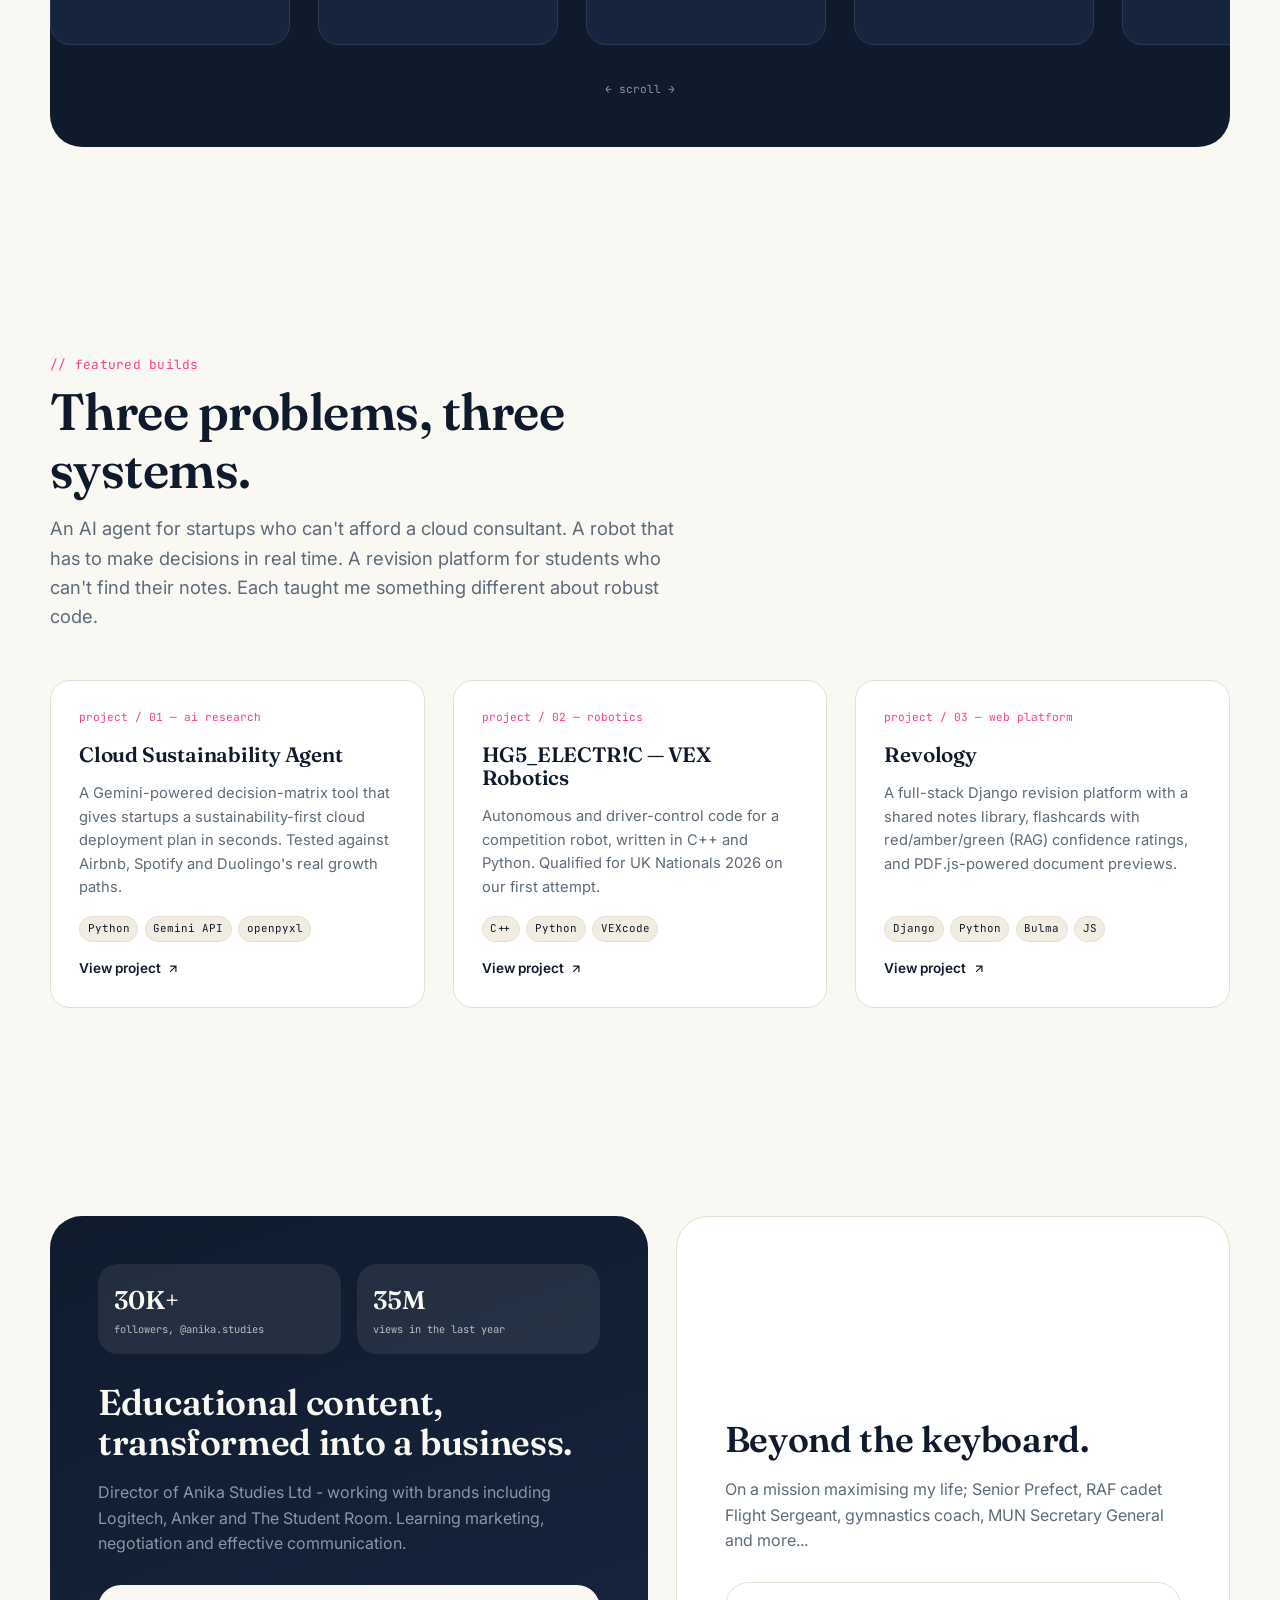
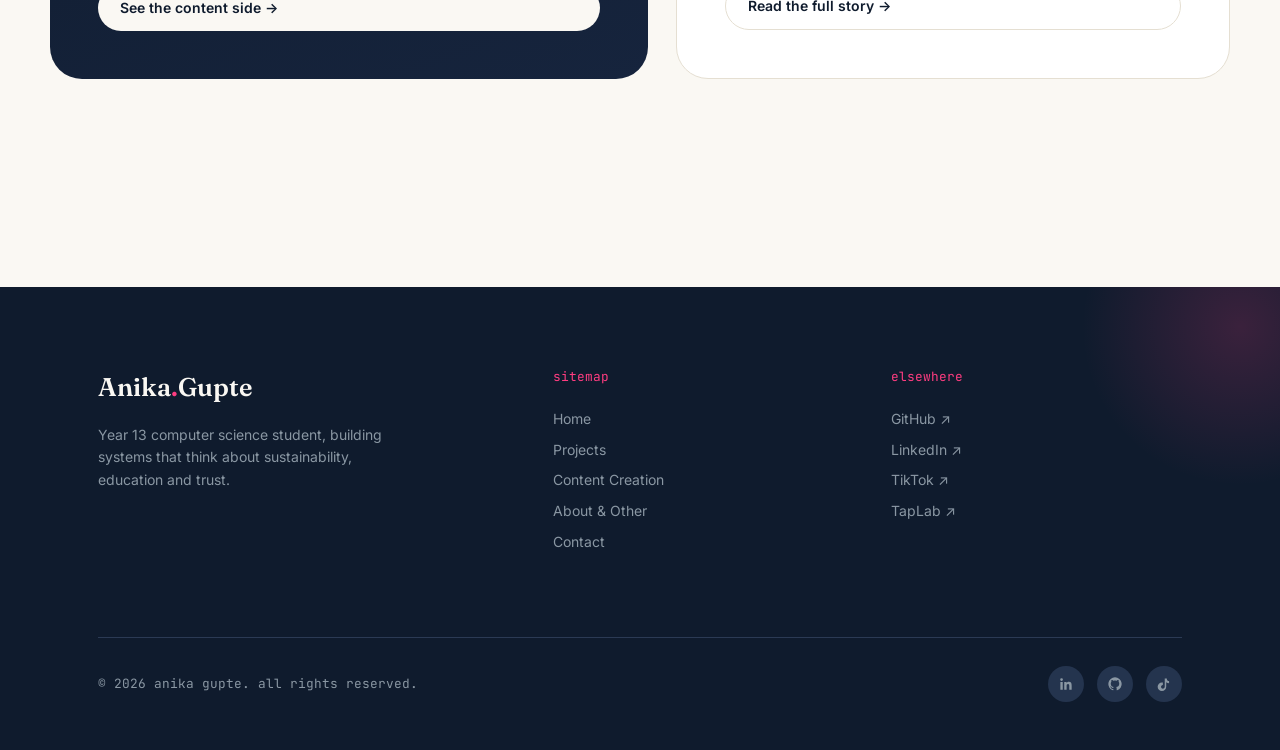
==== commit 2e056e4e: "beta feedback" ====
--- a/index.html
+++ b/index.html
@@ -47,8 +47,8 @@
     <div>
       <span class="eyebrow hero__eyebrow">year 13 · applying for computer science</span>
       <h1 class="hero__title">I build systems that think about <em>people</em> &amp; <em>sustainability</em>.</h1>
-      <p class="hero__lede">Hello! I’m a Year 13 student and am taking Computer Science (self-learning), Maths, Further Maths, Physics and Economics for A-Levels. I'm planning on studying Computer Science at university for a future in software engineering and entrepreneurship.<br>
-        <br> Within CS, I’m particularly interested in technologies such as cloud computing and AI research. I’m actively seeking work experience in any CS-related area to learn more about various aspects of the field. My projects span web development, agentic AI, cloud solutions, financial applications and mathematical modelling.</p>
+      <p class="hero__lede">Hello! I’m a Year 13 student taking Computer Science (self-taught), Maths, Further Maths, Physics and Economics at A-Level. I'm planning on studying Computer Science at university for a future in software engineering and entrepreneurship.<br>
+        <br> Within Computer Science (CS), I’m particularly interested in technologies such as cloud computing and AI research. I’m actively seeking work experience in any CS-related area to learn more about various aspects of the field. My projects span web development, agentic AI, cloud solutions, financial applications and mathematical modelling.</p>
       <div class="hero__ctas">
         <a href="projects.html" class="btn btn--primary">See my projects</a>
         <a href="about.html" class="btn btn--ghost">More about me</a>
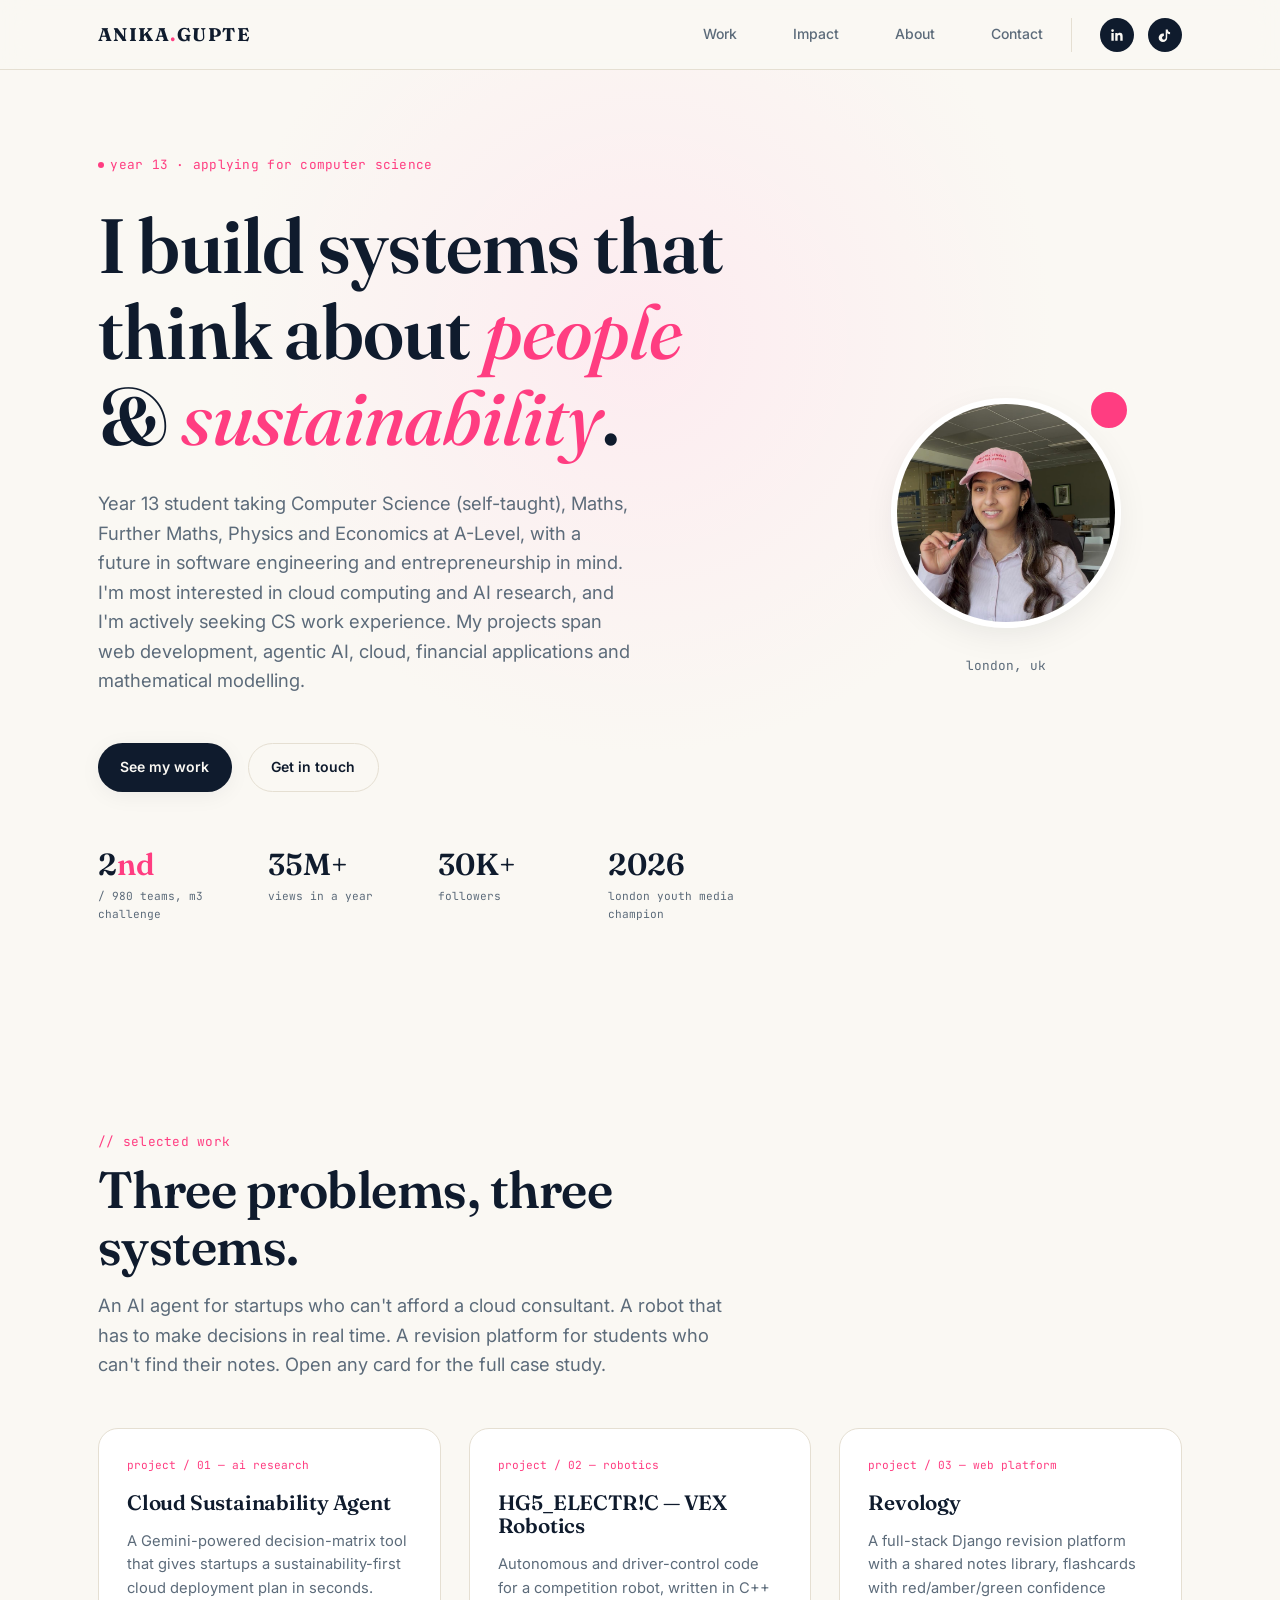
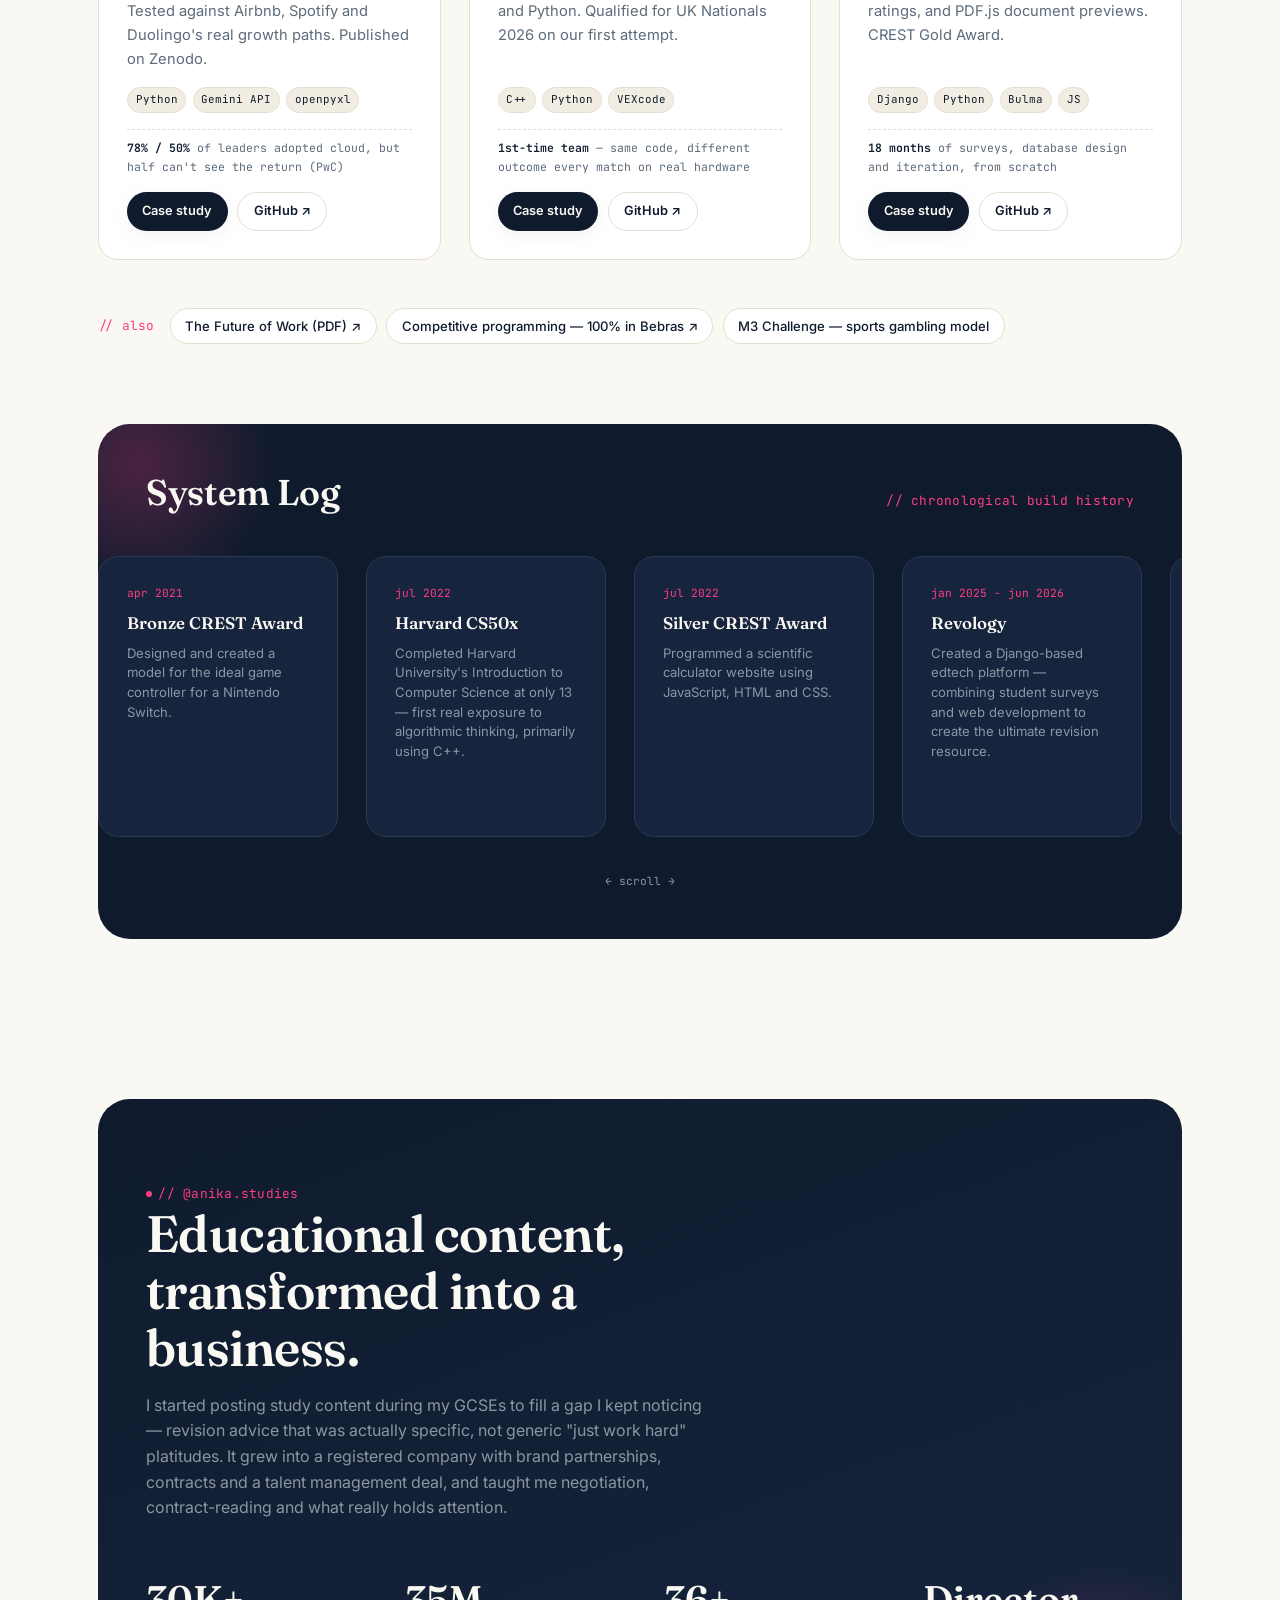
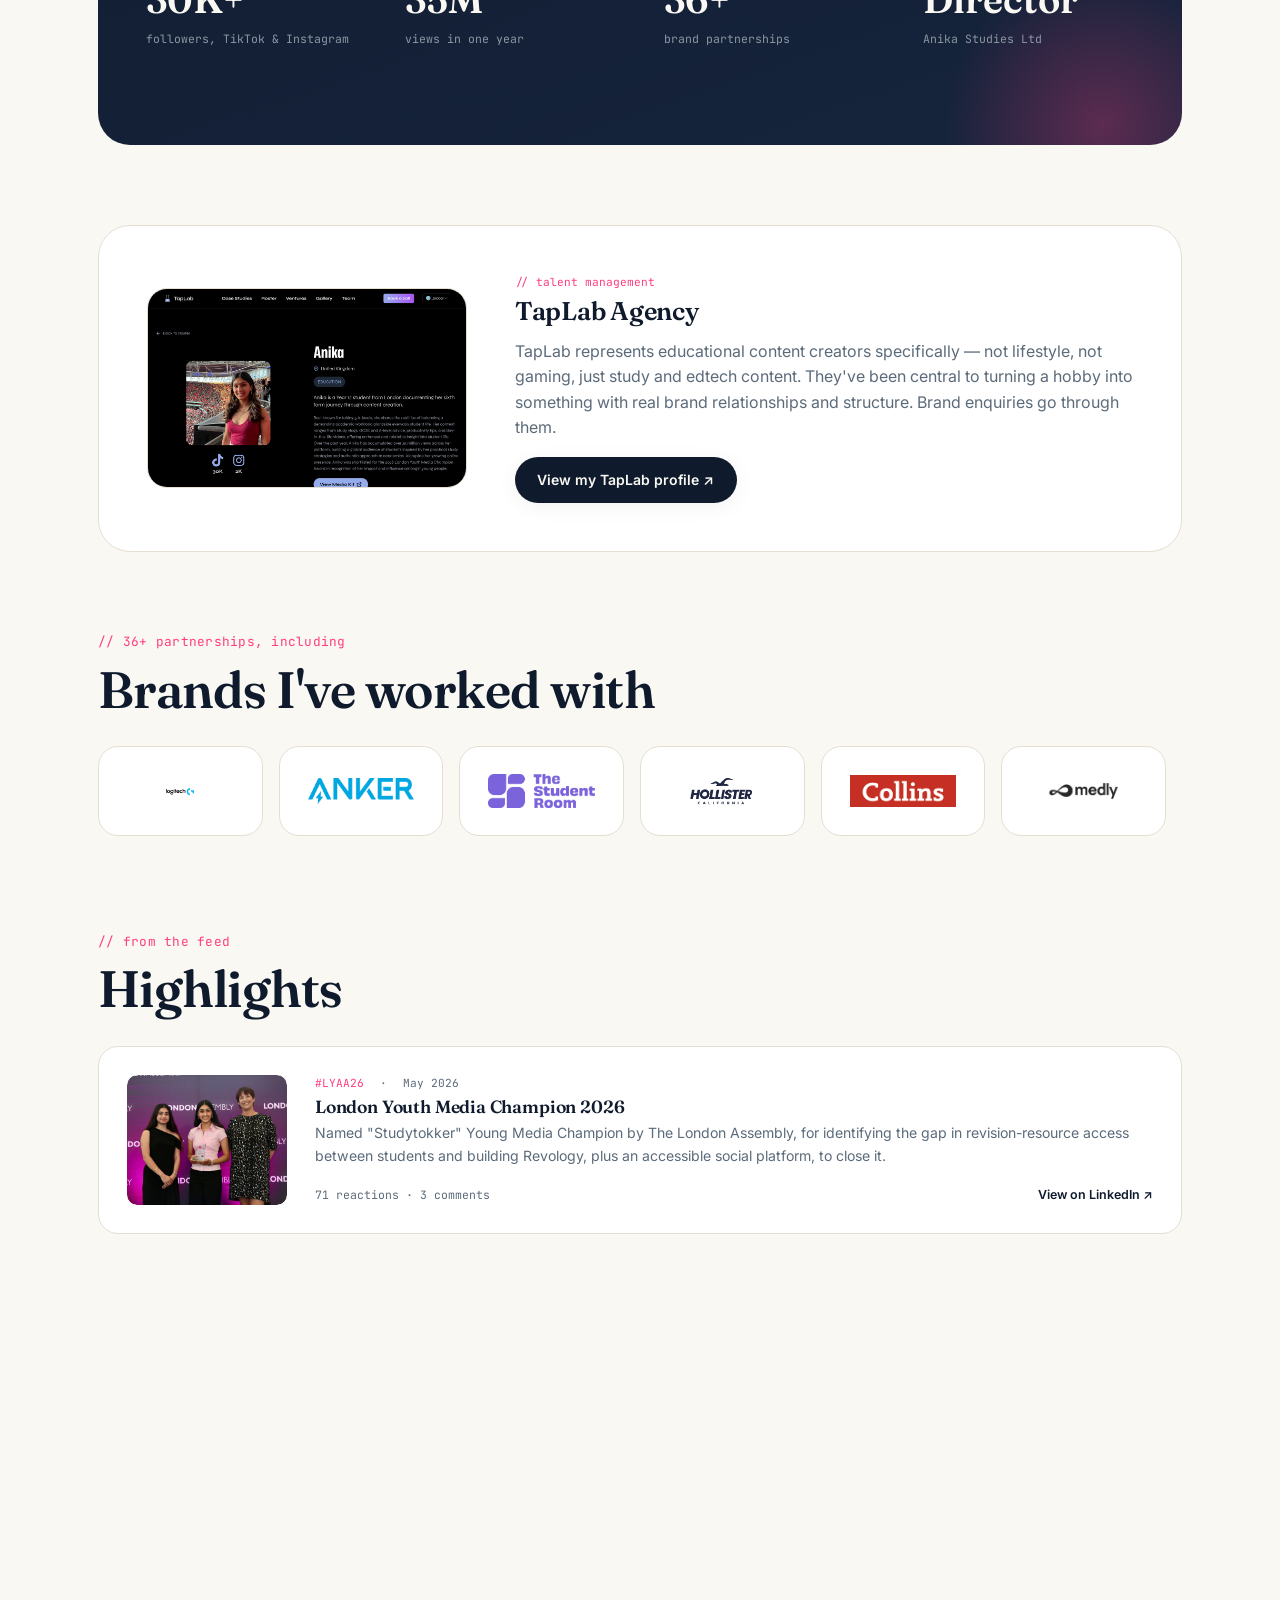
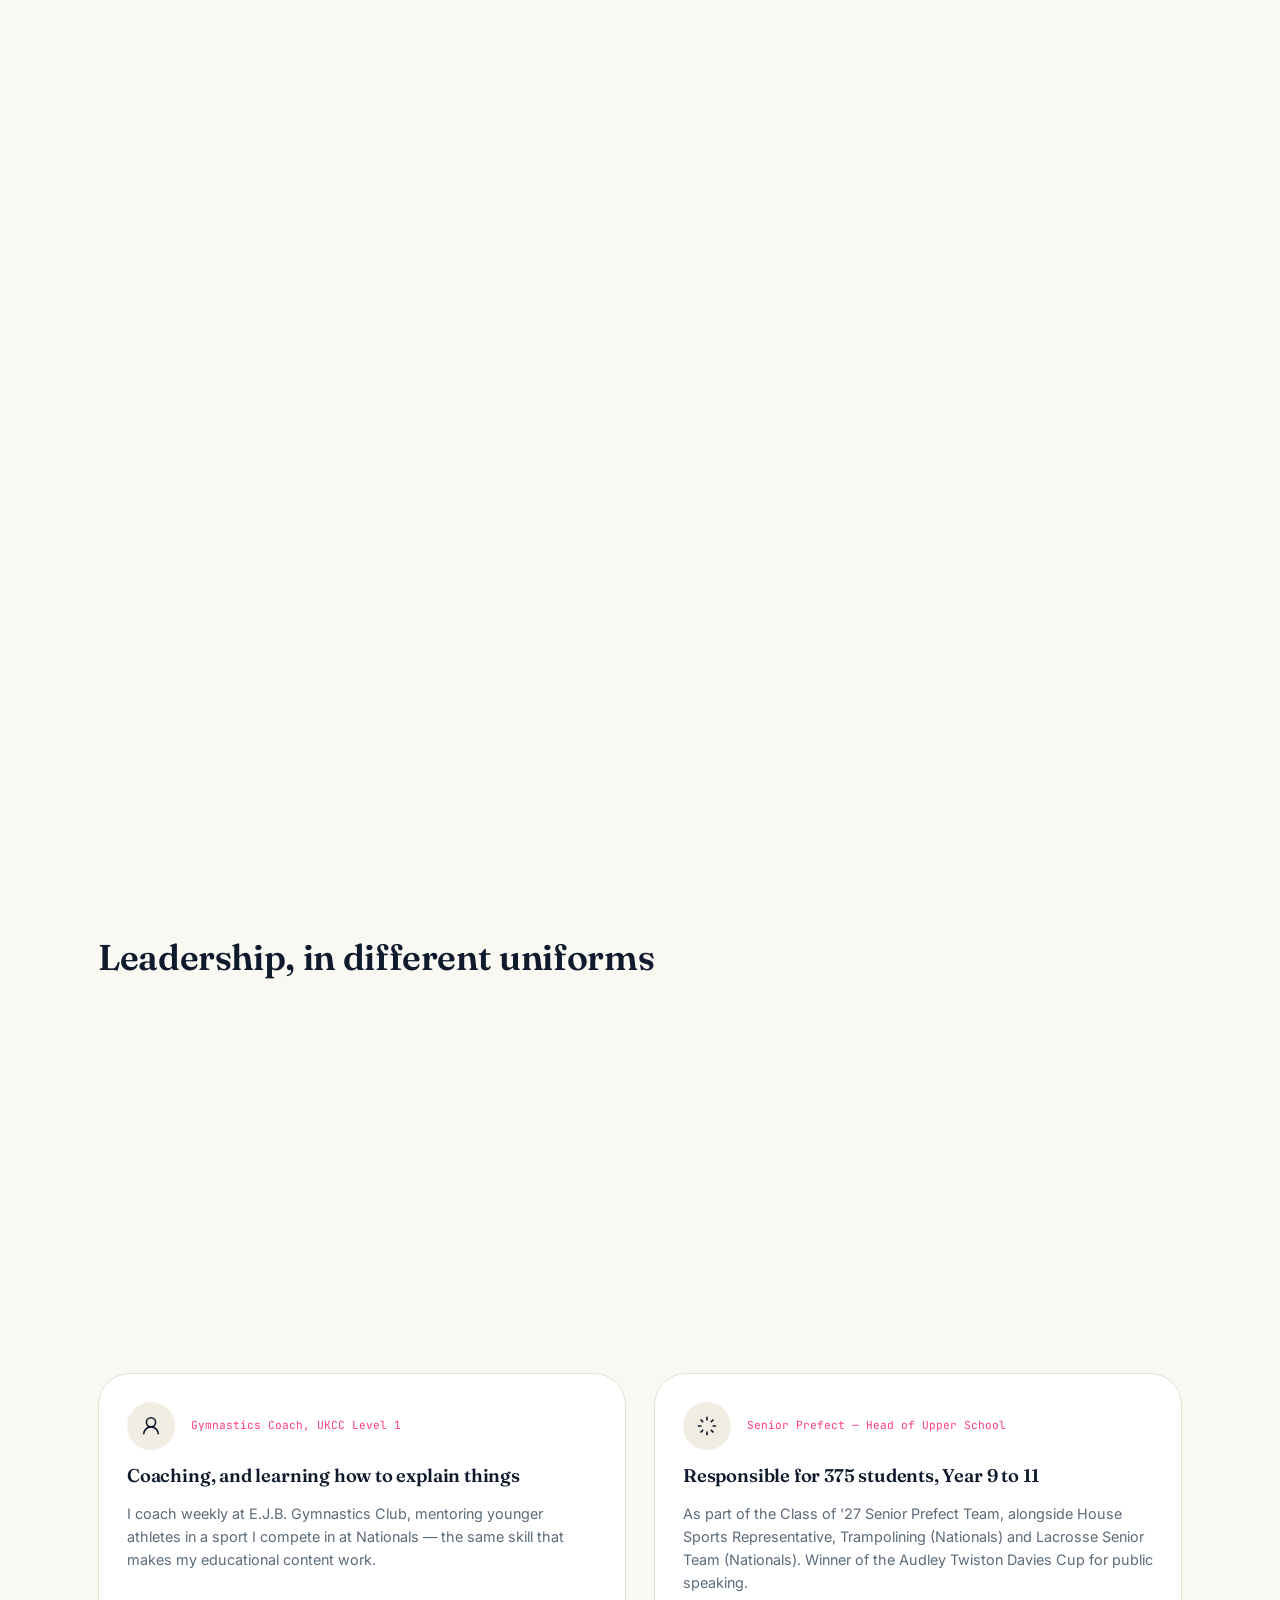
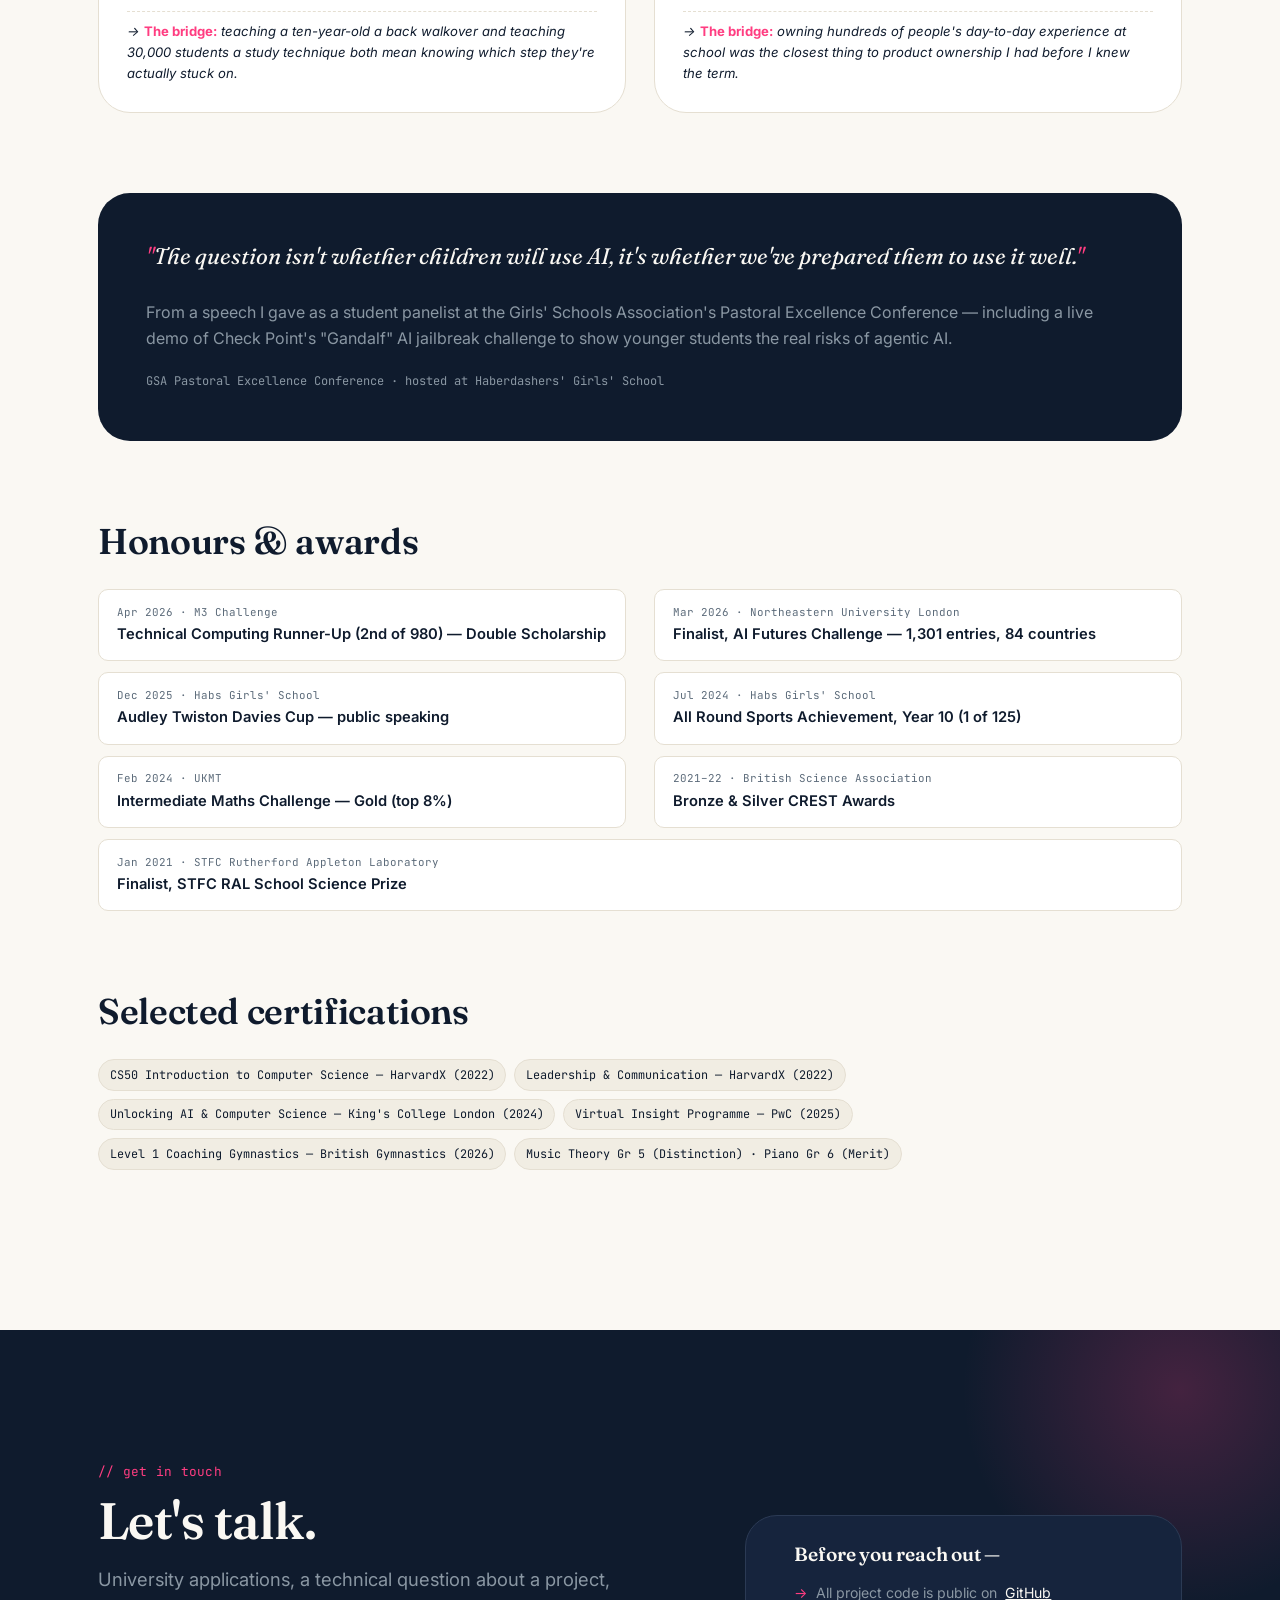
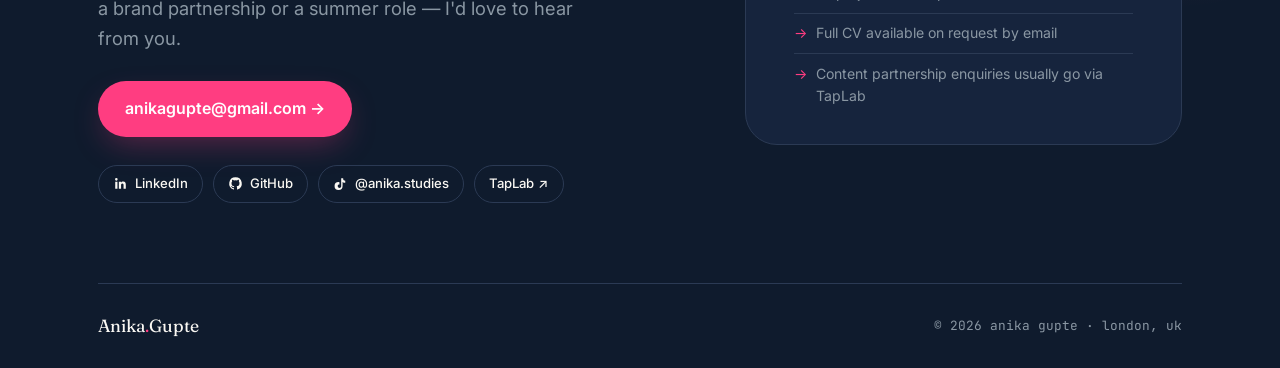
==== commit 867920c7: "cleaned entire site - new sleeker design" ====
--- a/index.html
+++ b/index.html
@@ -5,53 +5,60 @@
 <meta name="viewport" content="width=device-width, initial-scale=1.0">
 <title>Anika Gupte — Computer Science Student &amp; Builder</title>
 <meta name="description" content="Year 13 computer science student building Revology, an AI cloud sustainability agent, and a 30K-follower educational platform. Applying to study CS at university.">
+<meta property="og:title" content="Anika Gupte — Computer Science Student &amp; Builder">
+<meta property="og:description" content="Revology, an AI cloud sustainability agent, a VEX robotics season and a 30K-follower educational platform.">
+<meta property="og:type" content="website">
+<meta property="og:url" content="https://anikagupte.com">
+<meta property="og:image" content="https://anikagupte.com/images/anika-headshot-square.png">
 <script>document.documentElement.classList.add('js');</script>
 <link rel="preconnect" href="https://fonts.googleapis.com">
 <link href="https://fonts.googleapis.com/css2?family=Fraunces:ital,opsz,wght@0,9..144,400;0,9..144,500;0,9..144,600;0,9..144,700;1,9..144,500&family=Inter:wght@400;500;600;700&family=JetBrains+Mono:wght@400;500&display=swap" rel="stylesheet">
-<link rel="stylesheet" href="css/variables.css">
-<link rel="stylesheet" href="css/base.css">
-<link rel="stylesheet" href="css/layout.css">
-<link rel="stylesheet" href="css/home.css">
+<link rel="stylesheet" href="css/site.css">
 </head>
-<body>
-
-<nav class="navbar">
+<body id="top">
+
+<!-- Icon sprite, referenced by the <use> elements below -->
+<svg width="0" height="0" style="position:absolute" aria-hidden="true" focusable="false">
+  <symbol id="i-linkedin" viewBox="0 0 24 24"><path d="M20.45 20.45h-3.55v-5.57c0-1.33-.02-3.04-1.85-3.04-1.85 0-2.13 1.45-2.13 2.94v5.67H9.37V9h3.41v1.56h.05c.48-.9 1.64-1.85 3.38-1.85 3.6 0 4.27 2.37 4.27 5.46v6.28zM5.34 7.43a2.06 2.06 0 1 1 0-4.12 2.06 2.06 0 0 1 0 4.12zM7.12 20.45H3.56V9h3.56v11.45z"/></symbol>
+  <symbol id="i-tiktok" viewBox="0 0 24 24"><path d="M16.6 5.82a4.28 4.28 0 0 1-.34-1.74V3.6h-3.16v12.6c0 1.55-1.26 2.8-2.8 2.8a2.8 2.8 0 0 1-1.4-5.23 4 4 0 0 1 1.4-.25V9.83a6.6 6.6 0 0 0-1.4-.15 6.42 6.42 0 1 0 6.42 6.42V9.4a7.3 7.3 0 0 0 4.28 1.38V7.6a4.26 4.26 0 0 1-2.4-.78 4.28 4.28 0 0 1-.6-1z"/></symbol>
+  <symbol id="i-github" viewBox="0 0 24 24"><path d="M12 2a10 10 0 0 0-3.16 19.5c.5.1.68-.22.68-.48v-1.7c-2.78.6-3.37-1.34-3.37-1.34-.46-1.16-1.11-1.47-1.11-1.47-.91-.62.07-.6.07-.6 1 .07 1.53 1.03 1.53 1.03.89 1.52 2.34 1.08 2.91.83.09-.65.35-1.09.63-1.34-2.22-.25-4.56-1.11-4.56-4.94 0-1.09.39-1.98 1.03-2.68-.1-.25-.45-1.27.1-2.65 0 0 .84-.27 2.75 1.02a9.58 9.58 0 0 1 5 0c1.91-1.3 2.75-1.02 2.75-1.02.55 1.38.2 2.4.1 2.65.64.7 1.03 1.59 1.03 2.68 0 3.84-2.35 4.69-4.58 4.93.36.31.68.92.68 1.85v2.75c0 .27.18.58.69.48A10 10 0 0 0 12 2z"/></symbol>
+</svg>
+
+<a href="#work" class="skip-link">Skip to content</a>
+
+<nav class="navbar" aria-label="Main">
   <div class="navbar__inner">
-    <a href="index.html" class="navbar__logo">ANIKA<span>.</span>GUPTE</a>
+    <a href="#top" class="navbar__logo">ANIKA<span>.</span>GUPTE</a>
     <button class="navbar__burger" aria-label="Toggle navigation" aria-expanded="false">
       <svg width="18" height="18" viewBox="0 0 18 18" fill="none"><path d="M2 4.5H16M2 9H16M2 13.5H16" stroke="currentColor" stroke-width="1.8" stroke-linecap="round"/></svg>
     </button>
     <div class="navbar__links-wrap">
       <div class="navbar__links">
-        <a href="index.html">Home</a>
-        <a href="projects.html">Projects</a>
-        <a href="content.html">Content</a>
-        <a href="about.html">About</a>
-        <a href="contact.html">Contact</a>
+        <a href="#work">Work</a>
+        <a href="#impact">Impact</a>
+        <a href="#beyond">About</a>
+        <a href="#contact">Contact</a>
       </div>
       <div class="navbar__socials">
-        <a href="https://www.linkedin.com/in/anika-gupte/" target="_blank" rel="noopener" aria-label="LinkedIn">
-          <svg viewBox="0 0 24 24" fill="currentColor"><path d="M20.45 20.45h-3.55v-5.57c0-1.33-.02-3.04-1.85-3.04-1.85 0-2.13 1.45-2.13 2.94v5.67H9.37V9h3.41v1.56h.05c.48-.9 1.64-1.85 3.38-1.85 3.6 0 4.27 2.37 4.27 5.46v6.28zM5.34 7.43a2.06 2.06 0 1 1 0-4.12 2.06 2.06 0 0 1 0 4.12zM7.12 20.45H3.56V9h3.56v11.45z"/></svg>
-        </a>
-        <a href="https://www.tiktok.com/@anika.studies" target="_blank" rel="noopener" aria-label="TikTok">
-          <svg viewBox="0 0 24 24" fill="currentColor"><path d="M16.6 5.82a4.28 4.28 0 0 1-.34-1.74V3.6h-3.16v12.6c0 1.55-1.26 2.8-2.8 2.8a2.8 2.8 0 0 1-1.4-5.23 4 4 0 0 1 1.4-.25V9.83a6.6 6.6 0 0 0-1.4-.15 6.42 6.42 0 1 0 6.42 6.42V9.4a7.3 7.3 0 0 0 4.28 1.38V7.6a4.26 4.26 0 0 1-2.4-.78 4.28 4.28 0 0 1-.6-1z"/></svg>
-        </a>
+        <a href="https://www.linkedin.com/in/anika-gupte/" target="_blank" rel="noopener" aria-label="LinkedIn"><svg fill="currentColor"><use href="#i-linkedin"/></svg></a>
+        <a href="https://www.tiktok.com/@anika.studies" target="_blank" rel="noopener" aria-label="TikTok"><svg fill="currentColor"><use href="#i-tiktok"/></svg></a>
       </div>
     </div>
   </div>
 </nav>
 
-<!-- HERO -->
+<main>
+
+<!-- ============ HERO ============ -->
 <section class="hero">
   <div class="container hero__inner">
     <div>
       <span class="eyebrow hero__eyebrow">year 13 · applying for computer science</span>
       <h1 class="hero__title">I build systems that think about <em>people</em> &amp; <em>sustainability</em>.</h1>
-      <p class="hero__lede">Hello! I’m a Year 13 student taking Computer Science (self-taught), Maths, Further Maths, Physics and Economics at A-Level. I'm planning on studying Computer Science at university for a future in software engineering and entrepreneurship.<br>
-        <br> Within Computer Science (CS), I’m particularly interested in technologies such as cloud computing and AI research. I’m actively seeking work experience in any CS-related area to learn more about various aspects of the field. My projects span web development, agentic AI, cloud solutions, financial applications and mathematical modelling.</p>
+      <p class="hero__lede">Year 13 student taking Computer Science (self-taught), Maths, Further Maths, Physics and Economics at A-Level, with a future in software engineering and entrepreneurship in mind. I'm most interested in cloud computing and AI research, and I'm actively seeking CS work experience. My projects span web development, agentic AI, cloud, financial applications and mathematical modelling.</p>
       <div class="hero__ctas">
-        <a href="projects.html" class="btn btn--primary">See my projects</a>
-        <a href="about.html" class="btn btn--ghost">More about me</a>
+        <a href="#work" class="btn btn--primary">See my work</a>
+        <a href="#contact" class="btn btn--ghost">Get in touch</a>
       </div>
       <div class="hero__stats">
         <div>
@@ -59,214 +66,324 @@
           <div class="hero__stat-label">/ 980 teams, m3 challenge</div>
         </div>
         <div>
+          <div class="hero__stat-num">35M+</div>
+          <div class="hero__stat-label">views in a year</div>
+        </div>
+        <div>
           <div class="hero__stat-num">30K+</div>
-          <div class="hero__stat-label">students reached</div>
+          <div class="hero__stat-label">followers</div>
         </div>
         <div>
-          <div class="hero__stat-num">3</div>
-          <div class="hero__stat-label">shipped projects</div>
+          <div class="hero__stat-num">2026</div>
+          <div class="hero__stat-label">london youth media champion</div>
         </div>
       </div>
     </div>
     <div class="hero__portrait-wrap">
       <div class="hero__portrait">
-        <img src="images/anika-headshot-square.png" alt="Anika Gupte">
+        <img src="images/anika-headshot-square.png" alt="Anika Gupte" width="230" height="230">
       </div>
       <span class="hero__portrait-caption">london, uk</span>
     </div>
   </div>
 </section>
 
-<!-- SYSTEM LOG (signature timeline) -->
-<section class="container section--tight">
+<!-- ============ WORK ============ -->
+<section class="container section--tight" id="work">
+  <div class="section-head">
+    <span class="mono-label">// selected work</span>
+    <h2>Three problems, three systems.</h2>
+    <p>An AI agent for startups who can't afford a cloud consultant. A robot that has to make decisions in real time. A revision platform for students who can't find their notes. Open any card for the full case study.</p>
+  </div>
+
+  <div class="proj-grid" data-stagger>
+    <article class="proj-card reveal">
+      <span class="proj-card__tag">project / 01 — ai research</span>
+      <h3 class="proj-card__title">Cloud Sustainability Agent</h3>
+      <p class="proj-card__desc">A Gemini-powered decision-matrix tool that gives startups a sustainability-first cloud deployment plan in seconds. Tested against Airbnb, Spotify and Duolingo's real growth paths. Published on Zenodo.</p>
+      <div class="proj-card__stack"><span class="chip">Python</span><span class="chip">Gemini API</span><span class="chip">openpyxl</span></div>
+      <p class="proj-card__highlight"><strong>78% / 50%</strong> of leaders adopted cloud, but half can't see the return (PwC)</p>
+      <div class="proj-card__actions">
+        <a href="projects/cloud-sustainability.html" class="btn btn--primary">Case study</a>
+        <a href="https://github.com/anikagupte/cloud-deployment-agent" target="_blank" rel="noopener" class="btn btn--ghost">GitHub ↗</a>
+      </div>
+    </article>
+
+    <article class="proj-card reveal">
+      <span class="proj-card__tag">project / 02 — robotics</span>
+      <h3 class="proj-card__title">HG5_ELECTR!C — VEX Robotics</h3>
+      <p class="proj-card__desc">Autonomous and driver-control code for a competition robot, written in C++ and Python. Qualified for UK Nationals 2026 on our first attempt.</p>
+      <div class="proj-card__stack"><span class="chip">C++</span><span class="chip">Python</span><span class="chip">VEXcode</span></div>
+      <p class="proj-card__highlight"><strong>1st-time team</strong> — same code, different outcome every match on real hardware</p>
+      <div class="proj-card__actions">
+        <a href="projects/vex-robotics.html" class="btn btn--primary">Case study</a>
+        <a href="https://github.com/anikagupte/HG5_ELECTRIC" target="_blank" rel="noopener" class="btn btn--ghost">GitHub ↗</a>
+      </div>
+    </article>
+
+    <article class="proj-card reveal">
+      <span class="proj-card__tag">project / 03 — web platform</span>
+      <h3 class="proj-card__title">Revology</h3>
+      <p class="proj-card__desc">A full-stack Django revision platform with a shared notes library, flashcards with red/amber/green confidence ratings, and PDF.js document previews. CREST Gold Award.</p>
+      <div class="proj-card__stack"><span class="chip">Django</span><span class="chip">Python</span><span class="chip">Bulma</span><span class="chip">JS</span></div>
+      <p class="proj-card__highlight"><strong>18 months</strong> of surveys, database design and iteration, from scratch</p>
+      <div class="proj-card__actions">
+        <a href="projects/revology.html" class="btn btn--primary">Case study</a>
+        <a href="https://github.com/anikagupte/revology" target="_blank" rel="noopener" class="btn btn--ghost">GitHub ↗</a>
+      </div>
+    </article>
+  </div>
+
+  <div class="also-row">
+    <span class="also-row__label">// also</span>
+    <a href="docs/future-of-work.pdf" target="_blank" rel="noopener">The Future of Work (PDF) ↗</a>
+    <a href="https://github.com/anikagupte/competitive-programming" target="_blank" rel="noopener">Competitive programming — 100% in Bebras ↗</a>
+    <a href="#m3">M3 Challenge — sports gambling model</a>
+  </div>
+
+  <!-- System Log (signature timeline) -->
   <div class="syslog reveal">
     <div class="syslog__head">
       <h2>System Log</h2>
       <span class="mono-label">// chronological build history</span>
     </div>
     <div class="syslog__track-wrap">
-      <div class="syslog__track" id="syslogTrack">
-        <div class="syslog__node">
-          <span class="syslog__node-date">apr 2021</span>
-          <div class="syslog__node-title">Bronze CREST Award</div>
-          <p class="syslog__node-desc">Designed and created a model for the ideal game controller for a Nintendo Switch.</p>
-        </div>
-        <div class="syslog__node">
-          <span class="syslog__node-date">jul 2022</span>
-          <div class="syslog__node-title">Harvard CS50x</div>
-          <p class="syslog__node-desc">Completed Harvard University's Introduction to Computer Science at only 13 — first real exposure to algorithmic thinking, primarily using C++.</p>
-        </div>
-        <div class="syslog__node">
-          <span class="syslog__node-date">jul 2022</span>
-          <div class="syslog__node-title">Silver CREST Award</div>
-          <p class="syslog__node-desc">Programmed a scientific calculator website using JavaScript, HTML and CSS.</p>
-        </div>
-        <div class="syslog__node">
-          <span class="syslog__node-date">jan 2025 - jun 2026</span>
-          <div class="syslog__node-title">Revology</div>
-          <p class="syslog__node-desc">Created a Django-based edtech platform — combining student surveys and web development to create the ultimate revision resource.</p>
-        </div>
-        <div class="syslog__node">
-          <span class="syslog__node-date">jun – jul 2025</span>
-          <div class="syslog__node-title">STFC DevOps placement</div>
-          <p class="syslog__node-desc">Created an exporter handling pull request metrics in Python for the Scientific Computing department.</p>
-        </div>
-        <div class="syslog__node">
-          <span class="syslog__node-date">jun – jul 2025</span>
-          <div class="syslog__node-title">MBDA SWE placement</div>
-          <p class="syslog__node-desc">Developed the circuitry and embedded control system software for a model missile using a Raspberry Pi.</p>
-        </div>
-        <div class="syslog__node">
-          <span class="syslog__node-date">nov 2025 - jun 2026</span>
-          <div class="syslog__node-title">Using AI to improve cloud sustainability</div>
-          <p class="syslog__node-desc">Built a Gemini-powered decision-matrix agent for sustainable cloud deployment — formally published on Zenodo.</p>
-        </div>
-        <div class="syslog__node">
-          <span class="syslog__node-date">dec 2025 – feb 2026</span>
-          <div class="syslog__node-title">Leaf DDAI Fellowship</div>
-          <p class="syslog__node-desc">Selected as a finalist (top ~10%) for Leaf's Dilemmas and Dangers in AI course — five weeks ranging from neural networks and mechanistic interpretability to AI misalignment issues such as specification gaming.</p>
-        </div>
-        <div class="syslog__node">
-          <span class="syslog__node-date">mar 2026</span>
-          <div class="syslog__node-title">U18 VEX Robotics Nationals</div>
-          <p class="syslog__node-desc">As a programmer in C++, our team reached Nationals through our use of creative programming, including a tank-drive steering system and match-versatility features.</p>
-        </div>
-        <div class="syslog__node">
-          <span class="syslog__node-date">apr 2026</span>
-          <div class="syslog__node-title">M3 Challenge, NYC</div>
-          <p class="syslog__node-desc">Flown to Jane Street's headquarters in New York for placing 2nd of 980 teams worldwide in the Technical Computing Award.</p>
-        </div>
-        <div class="syslog__node">
-          <span class="syslog__node-date">apr 2026 - present</span>
-          <div class="syslog__node-title">Workforce 2035 Council Member</div>
-          <p class="syslog__node-desc">Global advisory council, where our AI, Cognition and Human Thinking Lab's provocation asks, “Whose mind is at the table when AI joins the meeting?”.</p>
-        </div>
-        <div class="syslog__node">
-          <span class="syslog__node-date">jun 2026</span>
-          <div class="syslog__node-title">Portfolio Website</div>
-          <p class="syslog__node-desc">Experimenting with partially automated workflows and further discovering the wonders of UI/UX.</p>
-        </div>
-        <div class="syslog__node">
-          <span class="syslog__node-date">jul 2026 - present</span>
-          <div class="syslog__node-title">AI Researcher and Developer</div>
-          <p class="syslog__node-desc">Improving RAG retrieval strategies and fine-tuning multi-model VLM systems.</p>
-        </div>
-        <!--
-        <div class="syslog__node">
-          <span class="syslog__node-date">mar 2026 — present</span>
-          <div class="syslog__node-title">Secretary General, HabsMUN</div>
-          <p class="syslog__node-desc">Leading the planning of a three-day international conference for 500+ student delegates.</p>
-        </div>
-        -->
+      <div class="syslog__track" tabindex="0" aria-label="Build history, scrolls sideways">
+        <div class="syslog__node"><span class="syslog__node-date">apr 2021</span><div class="syslog__node-title">Bronze CREST Award</div><p class="syslog__node-desc">Designed and created a model for the ideal game controller for a Nintendo Switch.</p></div>
+        <div class="syslog__node"><span class="syslog__node-date">jul 2022</span><div class="syslog__node-title">Harvard CS50x</div><p class="syslog__node-desc">Completed Harvard University's Introduction to Computer Science at only 13 — first real exposure to algorithmic thinking, primarily using C++.</p></div>
+        <div class="syslog__node"><span class="syslog__node-date">jul 2022</span><div class="syslog__node-title">Silver CREST Award</div><p class="syslog__node-desc">Programmed a scientific calculator website using JavaScript, HTML and CSS.</p></div>
+        <div class="syslog__node"><span class="syslog__node-date">jan 2025 - jun 2026</span><div class="syslog__node-title">Revology</div><p class="syslog__node-desc">Created a Django-based edtech platform — combining student surveys and web development to create the ultimate revision resource.</p></div>
+        <div class="syslog__node"><span class="syslog__node-date">jun – jul 2025</span><div class="syslog__node-title">STFC DevOps placement</div><p class="syslog__node-desc">Created an exporter handling pull request metrics in Python for the Scientific Computing department.</p></div>
+        <div class="syslog__node"><span class="syslog__node-date">jun – jul 2025</span><div class="syslog__node-title">MBDA SWE placement</div><p class="syslog__node-desc">Developed the circuitry and embedded control system software for a model missile using a Raspberry Pi.</p></div>
+        <div class="syslog__node"><span class="syslog__node-date">nov 2025 - jun 2026</span><div class="syslog__node-title">Using AI to improve cloud sustainability</div><p class="syslog__node-desc">Built a Gemini-powered decision-matrix agent for sustainable cloud deployment — formally published on Zenodo.</p></div>
+        <div class="syslog__node"><span class="syslog__node-date">dec 2025 – feb 2026</span><div class="syslog__node-title">Leaf DDAI Fellowship</div><p class="syslog__node-desc">Selected as a finalist (top ~10%) for Leaf's Dilemmas and Dangers in AI course — five weeks ranging from neural networks and mechanistic interpretability to AI misalignment issues such as specification gaming.</p></div>
+        <div class="syslog__node"><span class="syslog__node-date">mar 2026</span><div class="syslog__node-title">U18 VEX Robotics Nationals</div><p class="syslog__node-desc">As a programmer in C++, our team reached Nationals through our use of creative programming, including a tank-drive steering system and match-versatility features.</p></div>
+        <div class="syslog__node"><span class="syslog__node-date">apr 2026</span><div class="syslog__node-title">M3 Challenge, NYC</div><p class="syslog__node-desc">Flown to Jane Street's headquarters in New York for placing 2nd of 980 teams worldwide in the Technical Computing Award.</p></div>
+        <div class="syslog__node"><span class="syslog__node-date">apr 2026 - present</span><div class="syslog__node-title">Workforce 2035 Council Member</div><p class="syslog__node-desc">Global advisory council, where our AI, Cognition and Human Thinking Lab's provocation asks, “Whose mind is at the table when AI joins the meeting?”.</p></div>
+        <div class="syslog__node"><span class="syslog__node-date">jun 2026</span><div class="syslog__node-title">Portfolio Website</div><p class="syslog__node-desc">Experimenting with partially automated workflows and further discovering the wonders of UI/UX.</p></div>
+        <div class="syslog__node"><span class="syslog__node-date">jul 2026 - present</span><div class="syslog__node-title">AI Researcher and Developer</div><p class="syslog__node-desc">Improving RAG retrieval strategies and fine-tuning multi-model VLM systems.</p></div>
       </div>
     </div>
     <p class="syslog__hint">← scroll →</p>
   </div>
 </section>
 
-<!-- PROJECTS TEASER -->
-<section class="container section">
-  <div class="section-head">
-    <span class="mono-label">// featured builds</span>
-    <h2>Three problems, three systems.</h2>
-    <p>An AI agent for startups who can't afford a cloud consultant. A robot that has to make decisions in real time. A revision platform for students who can't find their notes. Each taught me something different about robust code.</p>
-  </div>
-  <div class="proj-grid" data-stagger>
-    <article class="proj-card reveal">
-      <span class="proj-card__tag">project / 01 — AI research</span>
-      <h3 class="proj-card__title">Cloud Sustainability Agent</h3>
-      <p class="proj-card__desc">A Gemini-powered decision-matrix tool that gives startups a sustainability-first cloud deployment plan in seconds. Tested against Airbnb, Spotify and Duolingo's real growth paths.</p>
-      <div class="proj-card__stack">
-        <span class="chip">Python</span><span class="chip">Gemini API</span><span class="chip">openpyxl</span>
-      </div>
-      <a href="projects/cloud-sustainability.html" class="proj-card__link">View project <svg width="14" height="14" viewBox="0 0 24 24" fill="none" stroke="currentColor" stroke-width="2"><path d="M7 17L17 7M7 7h10v10"/></svg></a>
-    </article>
-    <article class="proj-card reveal">
-      <span class="proj-card__tag">project / 02 — robotics</span>
-      <h3 class="proj-card__title">HG5_ELECTR!C — VEX Robotics</h3>
-      <p class="proj-card__desc">Autonomous and driver-control code for a competition robot, written in C++ and Python. Qualified for UK Nationals 2026 on our first attempt.</p>
-      <div class="proj-card__stack">
-        <span class="chip">C++</span><span class="chip">Python</span><span class="chip">VEXcode</span>
-      </div>
-      <a href="projects/vex-robotics.html" class="proj-card__link">View project <svg width="14" height="14" viewBox="0 0 24 24" fill="none" stroke="currentColor" stroke-width="2"><path d="M7 17L17 7M7 7h10v10"/></svg></a>
-    </article>
-    <article class="proj-card reveal">
-      <span class="proj-card__tag">project / 03 — web platform</span>
-      <h3 class="proj-card__title">Revology</h3>
-      <p class="proj-card__desc">A full-stack Django revision platform with a shared notes library, flashcards with red/amber/green (RAG) confidence ratings, and PDF.js-powered document previews.</p>
-      <div class="proj-card__stack">
-        <span class="chip">Django</span><span class="chip">Python</span><span class="chip">Bulma</span><span class="chip">JS</span>
-      </div>
-      <a href="projects/revology.html" class="proj-card__link">View project <svg width="14" height="14" viewBox="0 0 24 24" fill="none" stroke="currentColor" stroke-width="2"><path d="M7 17L17 7M7 7h10v10"/></svg></a>
-    </article>
-  </div>
-</section>
-
-<!-- CONTENT + ABOUT TEASER -->
-<section class="container section--tight">
-  <div class="split-teasers">
-    <div class="teaser-card teaser-card--pink reveal">
-      <div class="teaser-card__icon-row">
-        <div class="teaser-stat">
-          <div class="teaser-stat__num">30K+</div>
-          <div class="teaser-stat__label">followers, @anika.studies</div>
-        </div>
-        <div class="teaser-stat">
-          <div class="teaser-stat__num">35M</div>
-          <div class="teaser-stat__label">views in the last year</div>
-        </div>
-      </div>
-      <h3>Educational content, transformed into a business.</h3>
-      <p>Director of Anika Studies Ltd - working with brands including Logitech, Anker and The Student Room. Learning marketing, negotiation and effective communication.</p>
-      <a href="content.html" class="btn btn--light">See the content side →</a>
-    </div>
-    <div class="teaser-card teaser-card--cream reveal">
-      <h3>Beyond the keyboard.</h3>
-      <p>On a mission maximising my life; Senior Prefect, RAF cadet Flight Sergeant, gymnastics coach, MUN Secretary General and more...</p>
-      <a href="about.html" class="btn btn--ghost">Read the full story →</a>
-    </div>
-  </div>
-</section>
-
-<footer class="footer">
+<!-- ============ IMPACT ============ -->
+<section class="container section--tight" id="impact">
+  <div class="impact-stack">
+
+    <div class="content-hero reveal">
+      <span class="eyebrow" style="color:var(--pink);">// @anika.studies</span>
+      <h2>Educational content, transformed into a business.</h2>
+      <p>I started posting study content during my GCSEs to fill a gap I kept noticing — revision advice that was actually specific, not generic "just work hard" platitudes. It grew into a registered company with brand partnerships, contracts and a talent management deal, and taught me negotiation, contract-reading and what really holds attention.</p>
+      <div class="content-hero__stats">
+        <div class="content-hero__stat"><div class="content-hero__stat-num">30K+</div><div class="content-hero__stat-label">followers, TikTok &amp; Instagram</div></div>
+        <div class="content-hero__stat"><div class="content-hero__stat-num">35M</div><div class="content-hero__stat-label">views in one year</div></div>
+        <div class="content-hero__stat"><div class="content-hero__stat-num">36+</div><div class="content-hero__stat-label">brand partnerships</div></div>
+        <div class="content-hero__stat"><div class="content-hero__stat-num">Director</div><div class="content-hero__stat-label">Anika Studies Ltd</div></div>
+      </div>
+    </div>
+
+    <div class="taplab-card reveal">
+      <div class="taplab-card__preview">
+        <img src="images/anika@taplab.png" alt="Anika's TapLab profile page" class="taplab-card__preview-img" loading="lazy">
+      </div>
+      <div class="taplab-card__body">
+        <span class="taplab-card__label">// talent management</span>
+        <h3>TapLab Agency</h3>
+        <p>TapLab represents educational content creators specifically — not lifestyle, not gaming, just study and edtech content. They've been central to turning a hobby into something with real brand relationships and structure. Brand enquiries go through them.</p>
+        <a href="https://www.taplab.agency/roster/anika" target="_blank" rel="noopener" class="btn btn--primary" style="margin-top:var(--space-s)">View my TapLab profile ↗</a>
+      </div>
+    </div>
+
+    <div>
+      <div class="section-head impact-sub">
+        <span class="mono-label">// 36+ partnerships, including</span>
+        <h2>Brands I've worked with</h2>
+      </div>
+      <div class="brand-grid reveal" data-stagger>
+        <div class="brand-tile"><img src="images/logos/logitech.png" alt="Logitech" loading="lazy"></div>
+        <div class="brand-tile"><img src="images/logos/anker.png" alt="Anker" loading="lazy"></div>
+        <div class="brand-tile"><img src="images/logos/thestudentroom.png" alt="The Student Room" loading="lazy"></div>
+        <div class="brand-tile"><img src="images/logos/hollister.png" alt="Hollister" loading="lazy"></div>
+        <div class="brand-tile"><img src="images/logos/collins.png" alt="Collins" loading="lazy"></div>
+        <div class="brand-tile"><img src="images/logos/medly.png" alt="Medly" loading="lazy"></div>
+      </div>
+    </div>
+
+    <div>
+      <div class="section-head impact-sub">
+        <span class="mono-label">// from the feed</span>
+        <h2>Highlights</h2>
+      </div>
+      <div class="post-feed" data-stagger>
+        <article class="post-card reveal">
+          <div class="post-card__media"><img src="images/blogs/lyaa.jpeg" alt="London Youth Media Champion 2026" loading="lazy"></div>
+          <div class="post-card__body">
+            <div class="post-card__meta"><span class="pink">#LYAA26</span><span>·</span><span>May 2026</span></div>
+            <h3 class="post-card__title">London Youth Media Champion 2026</h3>
+            <p class="post-card__desc">Named "Studytokker" Young Media Champion by The London Assembly, for identifying the gap in revision-resource access between students and building Revology, plus an accessible social platform, to close it.</p>
+            <div class="post-card__footer"><span class="post-card__stats">71 reactions · 3 comments</span><a href="https://lnkd.in/p/e27dFmNP" target="_blank" rel="noopener" class="post-card__linkedin">View on LinkedIn ↗</a></div>
+          </div>
+        </article>
+        <article class="post-card reveal">
+          <div class="post-card__media"><img src="images/blogs/m3.jpeg" alt="M3 Challenge team photo" loading="lazy"></div>
+          <div class="post-card__body">
+            <div class="post-card__meta"><span class="pink">#M3Challenge</span><span>·</span><span>Apr 2026</span></div>
+            <h3 class="post-card__title">This time last week, I stood in Jane Street.</h3>
+            <p class="post-card__desc">My team was flown from London to Jane Street's NYC headquarters for the M3 MathWorks Math Modeling Challenge. We tackled online sports gambling in 14 hours — regression models, a GUI in Python and MATLAB — and placed 2nd of 980 teams for Technical Computing.</p>
+            <div class="post-card__footer"><span class="post-card__stats">Team: Haberdashers' Elstree Schools</span><a href="https://www.linkedin.com/posts/anika-gupte_m3challenge-janestreet-technicalcomputing-activity-7456995253804290048-earm" target="_blank" rel="noopener" class="post-card__linkedin">View on LinkedIn ↗</a></div>
+          </div>
+        </article>
+        <article class="post-card reveal">
+          <div class="post-card__media"><img src="images/blogs/vex.jpeg" alt="VEX Nationals team photo" loading="lazy"></div>
+          <div class="post-card__body">
+            <div class="post-card__meta"><span class="pink">#VEXRobotics</span><span>·</span><span>Mar 2026</span></div>
+            <h3 class="post-card__title">There aren't many LinkedIn posts about failure. So here's one.</h3>
+            <p class="post-card__desc">As a first-time team, qualifying for UK Nationals already felt like a win. We didn't make Worlds — batteries, match replays, bad luck — but the real takeaway was about hardware unpredictability and what "robust code" actually means once it leaves a simulator.</p>
+            <div class="post-card__footer"><span class="post-card__stats">102 reactions · 4,078 impressions</span><a href="https://www.linkedin.com/posts/anika-gupte_vexrobotics-robotics-computerscience-activity-7435713079843373057-3S5J" target="_blank" rel="noopener" class="post-card__linkedin">View on LinkedIn ↗</a></div>
+          </div>
+        </article>
+      </div>
+    </div>
+
+  </div>
+</section>
+
+<!-- ============ ABOUT ============ -->
+<section class="container section--tight" id="beyond">
+  <div class="about-hero reveal">
+    <div class="about-hero__text">
+      <span class="eyebrow">// about</span>
+      <h2 class="subhead" style="margin-top:var(--space-xs)">Logical thinking in different scenarios.</h2>
+      <p>Outside academics I'm a student athlete who has competed at Nationals in three sports, Head of MUN Club at school, and Secretary General of HabsMUN 2027 — an international conference expecting 500+ students. The educational content I create ties it all together.</p>
+    </div>
+    <div class="about-hero__sidebar">
+      <dl class="fact-list">
+        <dt>school</dt><dd>Haberdashers' Girls' School</dd>
+        <dt>studying</dt><dd>A-Levels — Maths, Further Maths, Physics, Economics, Computer Science (self-taught)</dd>
+        <dt>based in</dt><dd>London, UK</dd>
+      </dl>
+    </div>
+  </div>
+
+  <!-- M3 -->
+  <div class="m3-block reveal" id="m3" style="margin-top:var(--space-xl)">
+    <div class="m3-block__media"><img src="images/blogs/m3.jpeg" alt="M3 Challenge team photo" loading="lazy"></div>
+    <div class="m3-block__body">
+      <span class="mono-label">// competition mathematics</span>
+      <h3 style="font-size:var(--fs-display-m);margin:0.2em 0 0.4em">2nd of 980 teams, Jane Street, NYC</h3>
+      <p>In February our team had 14 hours to complete SIAM's M3 Challenge. Modelling online sports gambling through exponential stake escalation and loss-chasing predictions, we placed 2nd of 980 worldwide for Technical Computing, with a trip to Jane Street to present our work.</p>
+    </div>
+  </div>
+
+  <!-- Leadership -->
+  <h3 class="subhead">Leadership, in different uniforms</h3>
+  <div class="bridge-list" data-stagger>
+    <article class="bridge-card reveal">
+      <div class="bridge-card__top">
+        <div class="bridge-card__icon"><svg viewBox="0 0 24 24" fill="none" stroke="currentColor" stroke-width="1.8"><path d="M17 21v-2a4 4 0 0 0-4-4H5a4 4 0 0 0-4 4v2"/><circle cx="9" cy="7" r="4"/><path d="M23 21v-2a4 4 0 0 0-3-3.87"/><path d="M16 3.13a4 4 0 0 1 0 7.75"/></svg></div>
+        <span class="bridge-card__role">Secretary General, HabsMUN 2027</span>
+      </div>
+      <h3>Running a 500+ delegate conference</h3>
+      <p>I lead planning of a three-day international conference, after chairing my school's MUN club and becoming the youngest student selected to chair a 40-delegate room at HabsMUN 2025. AI regulation is this year's Crisis Committee topic.</p>
+      <p class="bridge">→ <strong>The bridge:</strong> coordinating 500 people is coordinating a distributed system — clear protocols, graceful failure, edge cases thought through in advance.</p>
+    </article>
+    <article class="bridge-card reveal">
+      <div class="bridge-card__top">
+        <div class="bridge-card__icon"><svg viewBox="0 0 24 24" fill="none" stroke="currentColor" stroke-width="1.8"><path d="M12 2l9 4.5v9L12 22l-9-6.5v-9z"/><path d="M12 22V11"/><path d="M21 6.5L12 11 3 6.5"/></svg></div>
+        <span class="bridge-card__role">RAF Cadet — Flight Sergeant</span>
+      </div>
+      <h3>Cyber team to 1st place, Royal Air Squadron Trophy</h3>
+      <p>As a Combined Cadet Force cadet since 2023, I led our 14-cadet squad's cyber team to first place defending a simulated RAF Air Cadets portal against a live hacking attempt — 3rd overall and through to the UK Nationals Finals.</p>
+      <p class="bridge">→ <strong>The bridge:</strong> the simulation made me think hard about what the same attack would mean against the real MoD — which is why cybersecurity feels concrete, not abstract.</p>
+    </article>
+    <article class="bridge-card reveal">
+      <div class="bridge-card__top">
+        <div class="bridge-card__icon"><svg viewBox="0 0 24 24" fill="none" stroke="currentColor" stroke-width="1.8"><circle cx="12" cy="8" r="5"/><path d="M20 21a8 8 0 1 0-16 0"/></svg></div>
+        <span class="bridge-card__role">Gymnastics Coach, UKCC Level 1</span>
+      </div>
+      <h3>Coaching, and learning how to explain things</h3>
+      <p>I coach weekly at E.J.B. Gymnastics Club, mentoring younger athletes in a sport I compete in at Nationals — the same skill that makes my educational content work.</p>
+      <p class="bridge">→ <strong>The bridge:</strong> teaching a ten-year-old a back walkover and teaching 30,000 students a study technique both mean knowing which step they're actually stuck on.</p>
+    </article>
+    <article class="bridge-card reveal">
+      <div class="bridge-card__top">
+        <div class="bridge-card__icon"><svg viewBox="0 0 24 24" fill="none" stroke="currentColor" stroke-width="1.8"><path d="M12 2v4M12 18v4M4.9 4.9l2.9 2.9M16.2 16.2l2.9 2.9M2 12h4M18 12h4M4.9 19.1l2.9-2.9M16.2 7.8l2.9-2.9"/></svg></div>
+        <span class="bridge-card__role">Senior Prefect — Head of Upper School</span>
+      </div>
+      <h3>Responsible for 375 students, Year 9 to 11</h3>
+      <p>As part of the Class of '27 Senior Prefect Team, alongside House Sports Representative, Trampolining (Nationals) and Lacrosse Senior Team (Nationals). Winner of the Audley Twiston Davies Cup for public speaking.</p>
+      <p class="bridge">→ <strong>The bridge:</strong> owning hundreds of people's day-to-day experience at school was the closest thing to product ownership I had before I knew the term.</p>
+    </article>
+  </div>
+
+  <!-- Speech -->
+  <div class="speech-block reveal" style="margin-top:var(--space-xl)">
+    <div class="speech-block__quote">The question isn't whether children will use AI, it's whether we've prepared them to use it well.</div>
+    <p>From a speech I gave as a student panelist at the Girls' Schools Association's Pastoral Excellence Conference — including a live demo of Check Point's "Gandalf" AI jailbreak challenge to show younger students the real risks of agentic AI.</p>
+    <span class="speech-block__meta">GSA Pastoral Excellence Conference · hosted at Haberdashers' Girls' School</span>
+  </div>
+
+  <!-- Awards -->
+  <h3 class="subhead">Honours &amp; awards</h3>
+  <div class="awards-list reveal">
+    <div class="award-row"><span class="award-row__date">Apr 2026 · M3 Challenge</span><span class="award-row__title">Technical Computing Runner-Up (2nd of 980) — Double Scholarship</span></div>
+    <div class="award-row"><span class="award-row__date">Mar 2026 · Northeastern University London</span><span class="award-row__title">Finalist, AI Futures Challenge — 1,301 entries, 84 countries</span></div>
+    <div class="award-row"><span class="award-row__date">Dec 2025 · Habs Girls' School</span><span class="award-row__title">Audley Twiston Davies Cup — public speaking</span></div>
+    <div class="award-row"><span class="award-row__date">Jul 2024 · Habs Girls' School</span><span class="award-row__title">All Round Sports Achievement, Year 10 (1 of 125)</span></div>
+    <div class="award-row"><span class="award-row__date">Feb 2024 · UKMT</span><span class="award-row__title">Intermediate Maths Challenge — Gold (top 8%)</span></div>
+    <div class="award-row"><span class="award-row__date">2021–22 · British Science Association</span><span class="award-row__title">Bronze &amp; Silver CREST Awards</span></div>
+    <div class="award-row"><span class="award-row__date">Jan 2021 · STFC Rutherford Appleton Laboratory</span><span class="award-row__title">Finalist, STFC RAL School Science Prize</span></div>
+  </div>
+
+  <!-- Certifications -->
+  <h3 class="subhead">Selected certifications</h3>
+  <div class="cert-chips">
+    <span class="chip">CS50 Introduction to Computer Science — HarvardX (2022)</span>
+    <span class="chip">Leadership &amp; Communication — HarvardX (2022)</span>
+    <span class="chip">Unlocking AI &amp; Computer Science — King's College London (2024)</span>
+    <span class="chip">Virtual Insight Programme — PwC (2025)</span>
+    <span class="chip">Level 1 Coaching Gymnastics — British Gymnastics (2026)</span>
+    <span class="chip">Music Theory Gr 5 (Distinction) · Piano Gr 6 (Merit)</span>
+  </div>
+</section>
+
+</main>
+
+<!-- ============ CONTACT + FOOTER ============ -->
+<section class="contact-band" id="contact">
   <div class="container">
-    <div class="footer__grid">
-      <div>
-        <div class="footer__brand">Anika<span>.</span>Gupte</div>
-        <p class="footer__tagline">Year 13 computer science student, building systems that think about sustainability, education and trust.</p>
-      </div>
-      <div class="footer__links">
-        <span class="footer__heading">sitemap</span>
-        <a href="index.html">Home</a>
-        <a href="projects.html">Projects</a>
-        <a href="content.html">Content Creation</a>
-        <a href="about.html">About &amp; Other</a>
-        <a href="contact.html">Contact</a>
-      </div>
-      <div class="footer__links">
-        <span class="footer__heading">elsewhere</span>
-        <a href="https://github.com/anikagupte" target="_blank" rel="noopener">GitHub ↗</a>
-        <a href="https://www.linkedin.com/in/anika-gupte/" target="_blank" rel="noopener">LinkedIn ↗</a>
-        <a href="https://www.tiktok.com/@anika.studies" target="_blank" rel="noopener">TikTok ↗</a>
-        <a href="https://www.taplab.agency/roster/anika" target="_blank" rel="noopener">TapLab ↗</a>
-      </div>
-    </div>
-    <div class="footer__bottom">
-      <span>&copy; 2026 anika gupte. all rights reserved.</span>
-      <div class="footer__socials">
-        <a href="https://www.linkedin.com/in/anika-gupte/" target="_blank" rel="noopener" aria-label="LinkedIn">
-          <svg viewBox="0 0 24 24" fill="currentColor"><path d="M20.45 20.45h-3.55v-5.57c0-1.33-.02-3.04-1.85-3.04-1.85 0-2.13 1.45-2.13 2.94v5.67H9.37V9h3.41v1.56h.05c.48-.9 1.64-1.85 3.38-1.85 3.6 0 4.27 2.37 4.27 5.46v6.28zM5.34 7.43a2.06 2.06 0 1 1 0-4.12 2.06 2.06 0 0 1 0 4.12zM7.12 20.45H3.56V9h3.56v11.45z"/></svg>
-        </a>
-        <a href="https://github.com/anikagupte" target="_blank" rel="noopener" aria-label="GitHub">
-          <svg viewBox="0 0 24 24" fill="currentColor"><path d="M12 2a10 10 0 0 0-3.16 19.5c.5.1.68-.22.68-.48v-1.7c-2.78.6-3.37-1.34-3.37-1.34-.46-1.16-1.11-1.47-1.11-1.47-.91-.62.07-.6.07-.6 1 .07 1.53 1.03 1.53 1.03.89 1.52 2.34 1.08 2.91.83.09-.65.35-1.09.63-1.34-2.22-.25-4.56-1.11-4.56-4.94 0-1.09.39-1.98 1.03-2.68-.1-.25-.45-1.27.1-2.65 0 0 .84-.27 2.75 1.02a9.58 9.58 0 0 1 5 0c1.91-1.3 2.75-1.02 2.75-1.02.55 1.38.2 2.4.1 2.65.64.7 1.03 1.59 1.03 2.68 0 3.84-2.35 4.69-4.58 4.93.36.31.68.92.68 1.85v2.75c0 .27.18.58.69.48A10 10 0 0 0 12 2z"/></svg>
-        </a>
-        <a href="https://www.tiktok.com/@anika.studies" target="_blank" rel="noopener" aria-label="TikTok">
-          <svg viewBox="0 0 24 24" fill="currentColor"><path d="M16.6 5.82a4.28 4.28 0 0 1-.34-1.74V3.6h-3.16v12.6c0 1.55-1.26 2.8-2.8 2.8a2.8 2.8 0 0 1-1.4-5.23 4 4 0 0 1 1.4-.25V9.83a6.6 6.6 0 0 0-1.4-.15 6.42 6.42 0 1 0 6.42 6.42V9.4a7.3 7.3 0 0 0 4.28 1.38V7.6a4.26 4.26 0 0 1-2.4-.78 4.28 4.28 0 0 1-.6-1z"/></svg>
-        </a>
-      </div>
-    </div>
-  </div>
-</footer>
+    <div class="contact-band__inner">
+      <div class="contact-band__main">
+        <span class="mono-label">// get in touch</span>
+        <h2>Let's talk.</h2>
+        <p>University applications, a technical question about a project, a brand partnership or a summer role — I'd love to hear from you.</p>
+        <a href="mailto:anikagupte@gmail.com" class="contact-band__email">anikagupte@gmail.com →</a>
+        <div class="contact-links">
+          <a href="https://www.linkedin.com/in/anika-gupte/" target="_blank" rel="noopener"><svg fill="currentColor"><use href="#i-linkedin"/></svg>LinkedIn</a>
+          <a href="https://github.com/anikagupte" target="_blank" rel="noopener"><svg fill="currentColor"><use href="#i-github"/></svg>GitHub</a>
+          <a href="https://www.tiktok.com/@anika.studies" target="_blank" rel="noopener"><svg fill="currentColor"><use href="#i-tiktok"/></svg>@anika.studies</a>
+          <a href="https://www.taplab.agency/roster/anika" target="_blank" rel="noopener">TapLab ↗</a>
+        </div>
+      </div>
+      <div class="contact-band__side">
+        <div class="contact-notes">
+          <h3>Before you reach out —</h3>
+          <ul>
+            <li>All project code is public on <a href="https://github.com/anikagupte" target="_blank" rel="noopener">GitHub</a></li>
+            <li>Full CV available on request by email</li>
+            <li>Content partnership enquiries usually go via TapLab</li>
+          </ul>
+        </div>
+      </div>
+    </div>
+    <div class="contact-band__bottom">
+      <span class="footer-brand">Anika<span>.</span>Gupte</span>
+      <span>&copy; 2026 anika gupte · london, uk</span>
+    </div>
+  </div>
+</section>
 
 <script src="js/main.js"></script>
 </body>
--- a/css/site.css
+++ b/css/site.css
@@ -0,0 +1,1554 @@
+/* ============================================
+   ANIKA GUPTE — PORTFOLIO (single stylesheet)
+   tokens · base · navbar · components · one-page layout
+   ============================================ */
+
+/* ============================================
+   DESIGN TOKENS — Anika Gupte Portfolio
+   ============================================ */
+
+:root {
+  /* Color */
+  --cream:        #FAF8F3;
+  --cream-dim:     #F1EDE3;
+  --navy:          #0F1B2D;
+  --navy-panel:    #16243D;
+  --navy-soft:     #24344E;
+  --pink:          #FF3D81;
+  --pink-soft:     #FFE3EE;
+  --slate:         #5C6B7A;
+  --slate-light:   #8A97A3;
+  --hairline:      #E5DFD2;
+  --hairline-dark: #2B3A54;
+  --white:         #FFFFFF;
+
+  /* Type */
+  --font-display: 'Fraunces', Georgia, serif;
+  --font-body:    'Inter', -apple-system, BlinkMacSystemFont, sans-serif;
+  --font-mono:    'JetBrains Mono', 'SF Mono', Consolas, monospace;
+
+  /* Type scale */
+  --fs-display-xl: clamp(2.8rem, 6vw, 5.4rem);
+  --fs-display-l:  clamp(2.1rem, 4vw, 3.4rem);
+  --fs-display-m:  clamp(1.6rem, 2.8vw, 2.4rem);
+  --fs-body-l:     1.15rem;
+  --fs-body:       1rem;
+  --fs-small:      0.875rem;
+  --fs-mono:       0.8rem;
+
+  /* Spacing */
+  --space-xs:  0.5rem;
+  --space-s:   1rem;
+  --space-m:   1.75rem;
+  --space-l:   3rem;
+  --space-xl:  5rem;
+  --space-xxl: 8rem;
+
+  /* Radius */
+  --radius-s:  10px;
+  --radius-m:  20px;
+  --radius-l:  32px;
+  --radius-pill: 999px;
+
+  /* Shadow */
+  --shadow-soft: 0 10px 40px -12px rgba(15, 27, 45, 0.12);
+  --shadow-card: 0 4px 24px -4px rgba(15, 27, 45, 0.08);
+  --shadow-pink: 0 12px 32px -8px rgba(255, 61, 129, 0.35);
+
+  /* Motion */
+  --ease: cubic-bezier(0.16, 1, 0.3, 1);
+  --t-fast: 0.2s;
+  --t-med: 0.4s;
+}
+
+/* Phones: desktop spacing scale is far too generous */
+@media (max-width: 640px) {
+  :root {
+    --space-m:   1.25rem;
+    --space-l:   2rem;
+    --space-xl:  3rem;
+    --space-xxl: 4.5rem;
+  }
+}
+
+@media (prefers-reduced-motion: reduce) {
+  *, *::before, *::after {
+    animation-duration: 0.001ms !important;
+    animation-iteration-count: 1 !important;
+    transition-duration: 0.001ms !important;
+    scroll-behavior: auto !important;
+  }
+}
+
+/* ============================================
+   BASE / RESET
+   ============================================ */
+
+* { margin: 0; padding: 0; box-sizing: border-box; }
+
+html {
+  scroll-behavior: smooth;
+  -webkit-font-smoothing: antialiased;
+}
+
+body {
+  font-family: var(--font-body);
+  background: var(--cream);
+  color: var(--navy);
+  font-size: var(--fs-body);
+  line-height: 1.6;
+  overflow-x: hidden;
+}
+
+img { max-width: 100%; display: block; }
+
+a {
+  color: inherit;
+  text-decoration: none;
+}
+
+ul, ol { list-style: none; }
+
+button {
+  font-family: inherit;
+  border: none;
+  background: none;
+  cursor: pointer;
+  color: inherit;
+}
+
+h1, h2, h3, h4 {
+  font-family: var(--font-display);
+  font-weight: 600;
+  line-height: 1.12;
+  letter-spacing: -0.01em;
+}
+
+p { color: var(--slate); }
+
+/* Let long words / URLs wrap instead of widening the page on narrow screens */
+h1, h2, h3, h4, p, li, a, dd { overflow-wrap: anywhere; }
+
+:focus-visible {
+  outline: 3px solid var(--pink);
+  outline-offset: 3px;
+  border-radius: 4px;
+}
+
+.container {
+  max-width: 1180px;
+  margin: 0 auto;
+  padding: 0 var(--space-l);
+}
+
+@media (max-width: 640px) {
+  .container { padding: 0 var(--space-m); }
+}
+
+.mono-label {
+  font-family: var(--font-mono);
+  font-size: var(--fs-mono);
+  text-transform: lowercase;
+  letter-spacing: 0.02em;
+  color: var(--pink);
+}
+
+.section {
+  padding-block: var(--space-xxl);
+}
+
+.section--tight {
+  padding-block: var(--space-xl);
+}
+
+.section-head {
+  margin-bottom: var(--space-l);
+  max-width: 640px;
+}
+
+.section-head .mono-label {
+  display: block;
+  margin-bottom: var(--space-xs);
+}
+
+.section-head h2 {
+  font-size: var(--fs-display-l);
+  color: var(--navy);
+}
+
+.section-head p {
+  margin-top: var(--space-s);
+  font-size: var(--fs-body-l);
+}
+
+.eyebrow {
+  font-family: var(--font-mono);
+  font-size: var(--fs-mono);
+  color: var(--pink);
+  text-transform: lowercase;
+  letter-spacing: 0.02em;
+  display: inline-flex;
+  align-items: center;
+  gap: 0.5em;
+}
+
+.eyebrow::before {
+  content: '';
+  width: 6px;
+  height: 6px;
+  border-radius: 50%;
+  background: var(--pink);
+  display: inline-block;
+}
+
+/* Buttons */
+.btn {
+  display: inline-flex;
+  align-items: center;
+  gap: 0.5em;
+  font-family: var(--font-body);
+  font-weight: 600;
+  font-size: var(--fs-small);
+  padding: 0.85em 1.6em;
+  border-radius: var(--radius-pill);
+  transition: transform var(--t-fast) var(--ease), box-shadow var(--t-fast) var(--ease), background var(--t-fast) var(--ease);
+  white-space: nowrap;
+}
+
+.btn--primary {
+  background: var(--navy);
+  color: var(--cream);
+  box-shadow: var(--shadow-card);
+}
+.btn--primary:hover {
+  background: var(--pink);
+  transform: translateY(-2px);
+  box-shadow: var(--shadow-pink);
+}
+
+.btn--ghost {
+  background: transparent;
+  color: var(--navy);
+  border: 1.5px solid var(--hairline);
+}
+.btn--ghost:hover {
+  border-color: var(--navy);
+  transform: translateY(-2px);
+}
+
+.btn--light {
+  background: var(--cream);
+  color: var(--navy);
+}
+.btn--light:hover {
+  background: var(--pink);
+  color: var(--white);
+  transform: translateY(-2px);
+}
+
+/* Card */
+.card {
+  background: var(--white);
+  border-radius: var(--radius-m);
+  border: 1px solid var(--hairline);
+  box-shadow: var(--shadow-card);
+}
+
+/* Scrollbar */
+::-webkit-scrollbar { width: 10px; }
+::-webkit-scrollbar-track { background: var(--cream); }
+::-webkit-scrollbar-thumb {
+  background: var(--hairline);
+  border-radius: var(--radius-pill);
+}
+::-webkit-scrollbar-thumb:hover { background: var(--slate-light); }
+
+/* Reveal-on-scroll utility */
+.js .reveal {
+  opacity: 0;
+  transform: translateY(24px);
+  transition: opacity 0.7s var(--ease), transform 0.7s var(--ease);
+}
+.js .reveal.is-visible {
+  opacity: 1;
+  transform: translateY(0);
+}
+
+/* ============================================
+   NAVBAR
+   ============================================ */
+
+.navbar {
+  position: sticky;
+  top: 0;
+  z-index: 1000;
+  border-bottom: 1px solid var(--hairline);
+}
+
+/* Frosted-glass background lives on a pseudo-element, NOT on .navbar itself.
+   backdrop-filter on .navbar turns it into the containing block for the
+   position:fixed mobile menu, which crushes the menu and doubles the page width. */
+.navbar::before {
+  content: '';
+  position: absolute;
+  inset: 0;
+  z-index: -1;
+  background: rgba(250, 248, 243, 0.85);
+  backdrop-filter: blur(14px);
+  -webkit-backdrop-filter: blur(14px);
+}
+
+.navbar__inner {
+  max-width: 1180px;
+  margin: 0 auto;
+  padding: 1.1rem var(--space-l);
+  display: flex;
+  align-items: center;
+  justify-content: space-between;
+  gap: var(--space-m);
+}
+
+.navbar__logo {
+  font-family: var(--font-display);
+  font-weight: 700;
+  font-size: 1.15rem;
+  letter-spacing: 0.08em;
+  text-transform: uppercase;
+  color: var(--navy);
+  white-space: nowrap;
+}
+
+.navbar__logo span { color: var(--pink); }
+
+.navbar__links-wrap {
+  display: flex;
+  align-items: center;
+  gap: var(--space-m);
+}
+
+.navbar__links {
+  display: flex;
+  align-items: center;
+  gap: var(--space-m);
+}
+
+.navbar__links a {
+  font-size: var(--fs-small);
+  font-weight: 500;
+  color: var(--slate);
+  position: relative;
+  padding: 0.3em 0;
+  margin-right: var(--space-m);
+  transition: color var(--t-fast);
+}
+
+.navbar__links a:last-child { margin-right: 0; }
+
+.navbar__links a:hover,
+.navbar__links a.active {
+  color: var(--navy);
+}
+
+.navbar__links a.active::after {
+  content: '';
+  position: absolute;
+  left: 0; right: 0; bottom: -4px;
+  height: 2px;
+  background: var(--pink);
+  border-radius: var(--radius-pill);
+}
+
+.navbar__socials {
+  display: flex;
+  align-items: center;
+  gap: 0.9rem;
+  padding-left: var(--space-m);
+  border-left: 1px solid var(--hairline);
+}
+
+.navbar__socials a {
+  width: 34px; height: 34px;
+  display: flex; align-items: center; justify-content: center;
+  border-radius: 50%;
+  background: var(--navy);
+  color: var(--cream);
+  transition: background var(--t-fast), transform var(--t-fast);
+}
+.navbar__socials a:hover {
+  background: var(--pink);
+  transform: translateY(-2px) scale(1.05);
+}
+.navbar__socials svg { width: 16px; height: 16px; }
+
+.navbar__burger {
+  display: none;
+  width: 40px; height: 40px;
+  align-items: center;
+  justify-content: center;
+  border-radius: 50%;
+  background: var(--navy);
+  color: var(--cream);
+}
+
+@media (max-width: 920px) {
+  .navbar__links-wrap {
+    position: fixed;
+    inset: 0;
+    top: 68px;
+    background: var(--cream);
+    flex-direction: column;
+    padding: var(--space-l) var(--space-m);
+    transform: translateX(100%);
+    transition: transform var(--t-med) var(--ease);
+    overflow-y: auto;
+  }
+  .navbar__links-wrap.is-open { transform: translateX(0); }
+  .navbar__links {
+    flex-direction: column;
+    align-items: flex-start;
+    gap: var(--space-m);
+    width: 100%;
+  }
+  .navbar__links a { font-size: 1.3rem; }
+  .navbar__socials {
+    border-left: none;
+    border-top: 1px solid var(--hairline);
+    margin-top: var(--space-m);
+    padding-left: 0;
+    padding-top: var(--space-m);
+    width: 100%;
+  }
+  .navbar__burger { display: flex; }
+}
+
+
+/* ============================================
+   HOMEPAGE
+   ============================================ */
+
+
+/* --- Hero --- */
+.hero {
+  position: relative;
+  padding: var(--space-xl) 0 var(--space-xxl);
+  overflow: hidden;
+}
+
+.hero::before {
+  content: '';
+  position: absolute;
+  top: -180px; left: 50%;
+  width: 900px; height: 900px;
+  transform: translateX(-50%);
+  background: radial-gradient(circle, var(--pink-soft) 0%, transparent 65%);
+  opacity: 0.6;
+  z-index: 0;
+}
+
+.hero__inner {
+  position: relative;
+  z-index: 1;
+  display: flex;
+  gap: var(--space-xl);
+  align-items: center;
+}
+
+.hero__inner > div:first-child { flex: 1.3; }
+.hero__portrait-wrap { flex: 0.7; }
+
+.hero__eyebrow { margin-bottom: var(--space-m); }
+
+.hero__title {
+  font-size: var(--fs-display-xl);
+  color: var(--navy);
+  margin-bottom: var(--space-m);
+}
+
+.hero__title em {
+  font-style: italic;
+  color: var(--pink);
+  font-weight: 500;
+}
+
+.hero__lede {
+  font-size: var(--fs-body-l);
+  max-width: 540px;
+  margin-bottom: var(--space-l);
+}
+
+.hero__ctas {
+  display: flex;
+  gap: var(--space-s);
+  flex-wrap: wrap;
+}
+
+.hero__portrait-wrap {
+  display: flex;
+  flex-direction: column;
+  align-items: center;
+  gap: var(--space-m);
+}
+
+.hero__portrait {
+  position: relative;
+  width: 230px;
+  height: 230px;
+}
+
+.hero__portrait img {
+  width: 100%; height: 100%;
+  object-fit: cover;
+  border-radius: 50%;
+  border: 6px solid var(--white);
+  box-shadow: var(--shadow-soft);
+}
+
+.hero__portrait::after {
+  content: '';
+  position: absolute;
+  top: -10px; right: -10px;
+  width: 36px; height: 36px;
+  border-radius: 50%;
+  background: var(--pink);
+  border: 4px solid var(--cream);
+}
+
+.hero__portrait-caption {
+  font-family: var(--font-mono);
+  font-size: var(--fs-mono);
+  color: var(--slate);
+  text-align: center;
+}
+
+.hero__stats {
+  display: grid;
+  grid-template-columns: repeat(4, minmax(0, 1fr));
+  gap: var(--space-m);
+  margin-top: var(--space-l);
+}
+@media (max-width: 560px) {
+  .hero__stats { grid-template-columns: repeat(2, minmax(0, 1fr)); }
+}
+
+.hero__stat-num {
+  font-family: var(--font-display);
+  font-size: 1.9rem;
+  color: var(--navy);
+  font-weight: 600;
+}
+.hero__stat-label {
+  font-family: var(--font-mono);
+  font-size: 0.7rem;
+  color: var(--slate);
+  text-transform: lowercase;
+}
+
+@media (max-width: 860px) {
+  .hero__inner { flex-direction: column; }
+  .hero__portrait-wrap { order: -1; }
+  .hero__portrait { width: 160px; height: 160px; }
+}
+
+
+/* --- System Log (signature timeline) --- */
+.syslog {
+  background: var(--navy);
+  border-radius: var(--radius-l);
+  padding: var(--space-l) 0;
+  position: relative;
+  overflow: hidden;
+}
+
+.syslog::before {
+  content: '';
+  position: absolute;
+  top: -100px; left: -100px;
+  width: 280px; height: 280px;
+  border-radius: 50%;
+  background: radial-gradient(circle, rgba(255,61,129,0.25), transparent 70%);
+}
+
+.syslog__head {
+  padding: 0 var(--space-l);
+  display: flex;
+  justify-content: space-between;
+  align-items: baseline;
+  margin-bottom: var(--space-m);
+  position: relative;
+  z-index: 1;
+  flex-wrap: wrap;
+  gap: var(--space-s);
+}
+
+.syslog__head h2 {
+  color: var(--cream);
+  font-size: var(--fs-display-m);
+}
+
+.syslog__head .mono-label { color: var(--pink); }
+
+.syslog__track-wrap {
+  position: relative;
+  z-index: 1;
+}
+
+.syslog__track {
+  display: flex;
+  gap: var(--space-m);
+  overflow-x: auto;
+  padding: var(--space-s) var(--space-l) var(--space-m);
+  scroll-snap-type: x proximity;
+  scrollbar-width: thin;
+}
+
+.syslog__track::-webkit-scrollbar { height: 6px; }
+.syslog__track::-webkit-scrollbar-track { background: var(--navy-soft); border-radius: var(--radius-pill); }
+.syslog__track::-webkit-scrollbar-thumb { background: var(--pink); border-radius: var(--radius-pill); }
+
+.syslog__node {
+  flex: 0 0 240px;
+  scroll-snap-align: start;
+  background: var(--navy-panel);
+  border: 1px solid var(--hairline-dark);
+  border-radius: var(--radius-m);
+  padding: var(--space-m);
+  transition: transform var(--t-fast) var(--ease), border-color var(--t-fast);
+}
+
+.syslog__node:hover {
+  transform: translateY(-6px);
+  border-color: var(--pink);
+}
+
+.syslog__node-date {
+  font-family: var(--font-mono);
+  font-size: 0.7rem;
+  color: var(--pink);
+  display: block;
+  margin-bottom: 0.6em;
+}
+
+.syslog__node-title {
+  font-family: var(--font-display);
+  font-size: 1.05rem;
+  color: var(--cream);
+  margin-bottom: 0.4em;
+  font-weight: 600;
+}
+
+.syslog__node-desc {
+  font-size: 0.82rem;
+  color: var(--slate-light);
+  line-height: 1.5;
+}
+
+.syslog__hint {
+  text-align: center;
+  font-family: var(--font-mono);
+  font-size: 0.7rem;
+  color: var(--slate-light);
+  margin-top: var(--space-xs);
+  position: relative;
+  z-index: 1;
+}
+
+
+/* --- Project teasers --- */
+.proj-grid {
+  display: flex;
+  flex-wrap: wrap;
+  gap: var(--space-m);
+}
+
+.proj-card {
+  background: var(--white);
+  border: 1px solid var(--hairline);
+  border-radius: var(--radius-m);
+  padding: var(--space-m);
+  display: flex;
+  flex-direction: column;
+  gap: var(--space-s);
+  transition: transform var(--t-fast) var(--ease), box-shadow var(--t-fast) var(--ease);
+  position: relative;
+  flex: 1 1 300px;
+}
+
+.proj-card:hover {
+  transform: translateY(-6px);
+  box-shadow: var(--shadow-soft);
+}
+
+.proj-card__tag {
+  font-family: var(--font-mono);
+  font-size: 0.7rem;
+  color: var(--pink);
+  text-transform: lowercase;
+}
+
+.proj-card__title {
+  font-size: 1.3rem;
+  color: var(--navy);
+}
+
+.proj-card__desc {
+  font-size: 0.92rem;
+  flex-grow: 1;
+}
+
+.proj-card__stack {
+  display: flex;
+  gap: 0.4em;
+  flex-wrap: wrap;
+}
+
+.chip {
+  font-family: var(--font-mono);
+  font-size: 0.68rem;
+  background: var(--cream-dim);
+  color: var(--navy);
+  padding: 0.3em 0.7em;
+  border-radius: var(--radius-pill);
+  border: 1px solid var(--hairline);
+}
+
+.proj-card__link {
+  font-size: 0.85rem;
+  font-weight: 600;
+  color: var(--navy);
+  display: inline-flex;
+  align-items: center;
+  gap: 0.4em;
+  margin-top: auto;
+}
+.proj-card__link svg { width: 14px; height: 14px; transition: transform var(--t-fast); }
+.proj-card:hover .proj-card__link svg { transform: translate(3px, -3px); }
+
+@media (max-width: 940px) {
+  .proj-card { flex: 1 1 100%; }
+}
+
+
+/* --- IDE-style code window --- */
+.code-window {
+  background: var(--navy);
+  border-radius: var(--radius-m);
+  overflow: hidden;
+  box-shadow: var(--shadow-soft);
+  margin: var(--space-m) 0;
+}
+.code-window__bar {
+  display: flex;
+  align-items: center;
+  gap: 0.5rem;
+  padding: 0.7rem 1rem;
+  background: var(--navy-panel);
+  border-bottom: 1px solid var(--hairline-dark);
+}
+.code-window__dot {
+  width: 10px; height: 10px;
+  border-radius: 50%;
+  margin-right: 0.3rem;
+}
+.code-window__dot:nth-child(1) { background: #FF5F56; }
+.code-window__dot:nth-child(2) { background: #FFBD2E; }
+.code-window__dot:nth-child(3) { background: #27C93F; }
+.code-window__filename {
+  margin-left: var(--space-s);
+  font-family: var(--font-mono);
+  font-size: 0.75rem;
+  color: var(--slate-light);
+}
+.code-window pre {
+  margin: 0;
+  padding: var(--space-m);
+  overflow-x: auto;
+  font-family: var(--font-mono);
+  font-size: 0.82rem;
+  line-height: 1.7;
+  color: #E3E8EF;
+}
+.code-window code { font-family: var(--font-mono); }
+
+/* minimal syntax highlight classes (applied manually) */
+.tok-kw   { color: #FF7AB2; }   /* keywords */
+.tok-str  { color: #9FD88C; }   /* strings */
+.tok-com  { color: #6B7C93; }   /* comments */
+.tok-fn   { color: #82C7FF; }   /* function names */
+.tok-num  { color: #F5C26B; }   /* numbers */
+.tok-cls  { color: #E3B5FF; }   /* classes */
+
+.code-caption {
+  font-family: var(--font-mono);
+  font-size: 0.78rem;
+  color: var(--slate);
+  margin-top: -0.5rem;
+  margin-bottom: var(--space-m);
+}
+.code-caption a { color: var(--pink); font-weight: 600; }
+
+
+/* --- Repo link banner --- */
+.repo-banner {
+  display: flex;
+  align-items: center;
+  justify-content: space-between;
+  gap: var(--space-m);
+  background: var(--navy);
+  border-radius: var(--radius-m);
+  padding: var(--space-m) var(--space-l);
+  color: var(--cream);
+  margin: var(--space-l) 0;
+  flex-wrap: wrap;
+}
+.repo-banner__left {
+  display: flex;
+  align-items: center;
+  gap: var(--space-s);
+}
+.repo-banner__icon {
+  width: 40px; height: 40px;
+  border-radius: 50%;
+  background: var(--navy-panel);
+  display: flex; align-items: center; justify-content: center;
+}
+.repo-banner__icon svg { width: 20px; height: 20px; }
+.repo-banner__text strong { display: block; font-size: 0.95rem; }
+.repo-banner__text span { font-family: var(--font-mono); font-size: 0.75rem; color: var(--slate-light); }
+
+
+/* --- Doc preview card --- */
+.doc-preview-card {
+  display: flex;
+  gap: var(--space-m);
+  background: var(--white);
+  border: 1px solid var(--hairline);
+  border-radius: var(--radius-m);
+  padding: var(--space-m);
+  align-items: center;
+}
+.doc-preview-card__thumb {
+  flex: 0 0 110px;
+  height: 142px;
+  border-radius: var(--radius-s);
+  overflow: hidden;
+  border: 1px solid var(--hairline);
+  box-shadow: var(--shadow-card);
+  position: relative;
+  background: var(--white);
+}
+.doc-preview-card__thumb canvas {
+  width: 100%;
+  height: 100%;
+  display: block;
+}
+.doc-preview-card__thumb .doc-loading {
+  position: absolute; inset: 0;
+  display: flex; align-items: center; justify-content: center;
+  font-family: var(--font-mono);
+  font-size: 0.65rem;
+  color: var(--slate-light);
+}
+.doc-preview-card__body { flex: 1; }
+.doc-preview-card__label {
+  font-family: var(--font-mono);
+  font-size: 0.68rem;
+  color: var(--pink);
+  display: block;
+  margin-bottom: 0.4em;
+}
+.doc-preview-card__title {
+  font-size: 1.15rem;
+  color: var(--navy);
+  margin-bottom: 0.3em;
+}
+.doc-preview-card__desc { font-size: 0.85rem; margin-bottom: var(--space-s); }
+
+@media (max-width: 600px) {
+  .doc-preview-card { flex-direction: column; }
+  .doc-preview-card__thumb { flex: 0 0 160px; width: 120px; }
+}
+
+
+/* --- Approach comparison table --- */
+.approach-table {
+  width: 100%;
+  border-collapse: collapse;
+  margin: var(--space-m) 0;
+  font-size: 0.92rem;
+}
+.approach-table th, .approach-table td {
+  text-align: left;
+  padding: 0.9em 1em;
+  border-bottom: 1px solid var(--hairline);
+}
+.approach-table th {
+  font-family: var(--font-mono);
+  font-size: 0.72rem;
+  color: var(--pink);
+  text-transform: lowercase;
+}
+.approach-table td.chosen { font-weight: 600; color: var(--navy); }
+
+/* Phones: scroll the table inside its own box instead of widening the page */
+@media (max-width: 640px) {
+  .approach-table { display: block; overflow-x: auto; -webkit-overflow-scrolling: touch; font-size: 0.85rem; }
+  .approach-table th, .approach-table td { padding: 0.7em 0.8em; min-width: 110px; }
+}
+
+
+/* --- Content prose block (for write-up sections) --- */
+.prose {
+  max-width: 720px;
+}
+.prose h3 {
+  font-size: 1.5rem;
+  color: var(--navy);
+  margin: var(--space-l) 0 var(--space-s);
+}
+.prose p { margin-bottom: var(--space-s); }
+.prose ul { margin: var(--space-s) 0; padding-left: 1.2em; list-style: disc; }
+.prose ul li { margin-bottom: 0.4em; color: var(--slate); }
+
+.pullquote {
+  border-left: 3px solid var(--pink);
+  padding-left: var(--space-m);
+  margin: var(--space-l) 0;
+  font-family: var(--font-display);
+  font-size: 1.3rem;
+  font-style: italic;
+  color: var(--navy);
+}
+
+
+/* --- Test case cards (cloud project) --- */
+.testcase-row {
+  display: flex;
+  gap: var(--space-m);
+  flex-wrap: wrap;
+  margin: var(--space-m) 0;
+}
+.testcase-card {
+  flex: 1 1 220px;
+  background: var(--cream-dim);
+  border-radius: var(--radius-m);
+  padding: var(--space-m);
+}
+.testcase-card__name {
+  font-family: var(--font-display);
+  font-weight: 600;
+  font-size: 1.1rem;
+  color: var(--navy);
+}
+.testcase-card__result {
+  font-family: var(--font-mono);
+  font-size: 0.75rem;
+  color: var(--pink);
+  margin: 0.4em 0;
+  display: block;
+}
+.testcase-card p { font-size: 0.85rem; }
+
+
+/* --- Stat band --- */
+.stat-band {
+  display: flex;
+  flex-wrap: wrap;
+  background: var(--navy);
+  border-radius: var(--radius-l);
+  padding: var(--space-l);
+  margin: var(--space-xl) 0;
+  overflow: hidden;
+}
+.stat-band__item {
+  flex: 1 1 140px;
+  margin-right: var(--space-m);
+  margin-bottom: var(--space-s);
+}
+.stat-band__item:last-child { margin-right: 0; }
+.stat-band__num {
+  font-family: var(--font-display);
+  font-size: 2.2rem;
+  color: var(--cream);
+  font-weight: 600;
+}
+.stat-band__label {
+  font-family: var(--font-mono);
+  font-size: 0.7rem;
+  color: var(--slate-light);
+}
+
+
+/* ============================================
+   CONTENT CREATION PAGE
+   ============================================ */
+
+.content-hero {
+  background: linear-gradient(160deg, var(--navy) 0%, var(--navy-panel) 100%);
+  border-radius: var(--radius-l);
+  padding: var(--space-xl) var(--space-l);
+  color: var(--cream);
+  position: relative;
+  overflow: hidden;
+}
+.content-hero::after {
+  content: '';
+  position: absolute;
+  bottom: -140px; right: -80px;
+  width: 320px; height: 320px;
+  border-radius: 50%;
+  background: radial-gradient(circle, rgba(255,61,129,0.3), transparent 70%);
+}
+.content-hero__stats {
+  display: flex;
+  flex-wrap: wrap;
+  margin-top: var(--space-l);
+  position: relative;
+  z-index: 1;
+}
+.content-hero__stat { flex: 1 1 150px; margin-right: var(--space-l); margin-bottom: var(--space-s); }
+.content-hero__stat:last-child { margin-right: 0; }
+.content-hero__stat-num {
+  font-family: var(--font-display);
+  font-size: 2.4rem;
+  font-weight: 600;
+}
+.content-hero__stat-label {
+  font-family: var(--font-mono);
+  font-size: 0.72rem;
+  color: var(--slate-light);
+}
+.content-hero h2 { font-size: var(--fs-display-l); position: relative; z-index: 1; max-width: 600px; }
+.content-hero p { color: var(--slate-light); max-width: 560px; margin-top: var(--space-s); position: relative; z-index: 1; }
+
+
+/* --- TapLab feature --- */
+.taplab-card {
+  display: flex;
+  gap: var(--space-l);
+  align-items: center;
+  background: var(--white);
+  border: 1px solid var(--hairline);
+  border-radius: var(--radius-l);
+  padding: var(--space-l);
+}
+.taplab-card__preview {
+  flex: 0 0 320px;
+  height: 200px;
+  border-radius: var(--radius-m);
+  overflow: hidden;
+  border: 1px solid var(--hairline);
+  background: var(--cream-dim);
+  position: relative;
+}
+.taplab-card__body { flex: 1; }
+.taplab-card__label {
+  font-family: var(--font-mono);
+  font-size: 0.7rem;
+  color: var(--pink);
+  display: block;
+  margin-bottom: 0.5em;
+}
+.taplab-card h3 { font-size: 1.6rem; color: var(--navy); margin-bottom: 0.5em; }
+
+@media (max-width: 760px) {
+  .taplab-card { flex-direction: column; }
+  .taplab-card__preview { width: 100%; flex: 0 0 200px; }
+}
+
+
+/* --- Brand grid --- */
+.brand-grid {
+  display: flex;
+  flex-wrap: wrap;
+}
+.brand-tile {
+  flex: 1 1 150px;
+  margin: 0 var(--space-s) var(--space-s) 0;
+  height: 90px;
+  background: var(--white);
+  border: 1px solid var(--hairline);
+  border-radius: var(--radius-m);
+  display: flex;
+  align-items: center;
+  justify-content: center;
+  padding: var(--space-s) var(--space-m);
+  transition: transform var(--t-fast), box-shadow var(--t-fast);
+}
+.brand-tile:hover { transform: translateY(-4px); box-shadow: var(--shadow-card); }
+.brand-tile img { max-height: 36px; max-width: 100%; object-fit: contain; }
+.brand-tile--text {
+  font-family: var(--font-display);
+  font-weight: 600;
+  font-size: 1.05rem;
+  color: var(--navy);
+  text-align: center;
+}
+
+
+/* --- Blog / posts feed --- */
+.post-feed {
+  display: flex;
+  flex-direction: column;
+  gap: var(--space-m);
+}
+.post-card {
+  display: flex;
+  gap: var(--space-m);
+  background: var(--white);
+  border: 1px solid var(--hairline);
+  border-radius: var(--radius-m);
+  padding: var(--space-m);
+  transition: transform var(--t-fast), box-shadow var(--t-fast);
+}
+.post-card:hover { transform: translateY(-3px); box-shadow: var(--shadow-card); }
+.post-card__media {
+  flex: 0 0 160px;
+  height: 130px;
+  border-radius: var(--radius-s);
+  background: var(--cream-dim);
+  border: 1px dashed var(--hairline);
+  display: flex;
+  align-items: center;
+  justify-content: center;
+  font-family: var(--font-mono);
+  font-size: 0.65rem;
+  color: var(--slate-light);
+  text-align: center;
+  padding: var(--space-xs);
+  overflow: hidden;
+}
+.post-card__media:has(img) {
+  padding: 0;
+  border: none;
+  background: none;
+}
+.post-card__media img {
+  width: 100%;
+  height: 100%;
+  object-fit: cover;
+  border-radius: var(--radius-s);
+  display: block;
+}
+.post-card__body { flex: 1; display: flex; flex-direction: column; }
+.post-card__meta {
+  display: flex;
+  gap: var(--space-s);
+  font-family: var(--font-mono);
+  font-size: 0.7rem;
+  color: var(--slate);
+  margin-bottom: 0.4em;
+  flex-wrap: wrap;
+}
+.post-card__meta .pink { color: var(--pink); }
+.post-card__title { font-size: 1.1rem; color: var(--navy); margin-bottom: 0.3em; }
+.post-card__desc { font-size: 0.88rem; flex-grow: 1; }
+.post-card__footer {
+  display: flex;
+  justify-content: space-between;
+  align-items: center;
+  margin-top: var(--space-s);
+}
+.post-card__stats {
+  font-family: var(--font-mono);
+  font-size: 0.72rem;
+  color: var(--slate);
+}
+.post-card__linkedin {
+  display: inline-flex;
+  align-items: center;
+  gap: 0.4em;
+  font-size: 0.78rem;
+  font-weight: 600;
+  color: var(--navy);
+}
+.post-card__linkedin svg { width: 14px; height: 14px; }
+
+@media (max-width: 640px) {
+  .post-card { flex-direction: column; }
+  .post-card__media { width: 100%; flex: 0 0 140px; }
+}
+
+/* ============================================
+   ABOUT PAGE
+   ============================================ */
+
+.about-hero {
+  display: flex;
+  gap: var(--space-xl);
+  align-items: flex-start;
+}
+.about-hero__text { flex: 1.4; }
+.about-hero__text h1 { font-size: var(--fs-display-l); margin-bottom: var(--space-m); }
+.about-hero__text p { font-size: var(--fs-body-l); margin-bottom: var(--space-s); }
+.about-hero__sidebar { flex: 1; }
+
+.fact-list {
+  background: var(--white);
+  border: 1px solid var(--hairline);
+  border-radius: var(--radius-m);
+  padding: var(--space-m);
+}
+.fact-list dt {
+  font-family: var(--font-mono);
+  font-size: 0.68rem;
+  color: var(--pink);
+  margin-top: var(--space-s);
+}
+.fact-list dt:first-child { margin-top: 0; }
+.fact-list dd {
+  font-size: 0.92rem;
+  color: var(--navy);
+  font-weight: 500;
+  margin-bottom: 0.2em;
+}
+
+@media (max-width: 860px) {
+  .about-hero { flex-direction: column; }
+}
+
+
+/* --- Speech excerpt --- */
+.speech-block {
+  background: var(--navy);
+  border-radius: var(--radius-l);
+  padding: var(--space-l);
+  color: var(--cream);
+}
+.speech-block__quote {
+  font-family: var(--font-display);
+  font-style: italic;
+  font-size: 1.4rem;
+  line-height: 1.4;
+  margin-bottom: var(--space-m);
+}
+.speech-block__quote::before { content: '"'; color: var(--pink); }
+.speech-block__quote::after { content: '"'; color: var(--pink); }
+.speech-block__meta {
+  font-family: var(--font-mono);
+  font-size: 0.75rem;
+  color: var(--slate-light);
+}
+
+
+/* --- M3 story block --- */
+.m3-block {
+  display: flex;
+  gap: var(--space-l);
+  align-items: center;
+}
+.m3-block__media {
+  flex: 0 0 320px;
+  height: 220px;
+  border-radius: var(--radius-m);
+  background: var(--cream-dim);
+  border: 1px dashed var(--hairline);
+  display: flex;
+  align-items: center;
+  justify-content: center;
+  font-family: var(--font-mono);
+  font-size: 0.72rem;
+  color: var(--slate-light);
+  text-align: center;
+  padding: var(--space-s);
+}
+.m3-block__media:has(img) {
+  padding: 0;
+  border: none;
+  background: none;
+}
+.m3-block__media img {
+  width: 100%;
+  height: 100%;
+  object-fit: cover;
+  border-radius: var(--radius-m);
+  display: block;
+}
+.m3-block__body { flex: 1; }
+
+@media (max-width: 760px) {
+  .m3-block { flex-direction: column; }
+  .m3-block__media { width: 100%; }
+}
+
+
+/* ============================================
+   ONE-PAGE ADDITIONS
+   ============================================ */
+
+html { scroll-padding-top: 84px; }
+html.menu-open { overflow: hidden; }
+
+/* Skip link */
+.skip-link {
+  position: absolute;
+  left: 1rem; top: -4rem;
+  z-index: 3000;
+  background: var(--navy);
+  color: var(--cream);
+  padding: 0.7em 1.2em;
+  border-radius: var(--radius-pill);
+  font-size: var(--fs-small);
+  font-weight: 600;
+}
+.skip-link:focus { top: 1rem; }
+
+/* --- Work: project cards --- */
+.proj-card__actions {
+  display: flex;
+  flex-wrap: wrap;
+  gap: 0.6rem;
+  margin-top: auto;
+}
+.proj-card__actions .btn { padding: 0.65em 1.2em; font-size: 0.8rem; }
+
+.proj-card__highlight {
+  font-family: var(--font-mono);
+  font-size: 0.72rem;
+  color: var(--slate);
+  border-top: 1px dashed var(--hairline);
+  padding-top: 0.8em;
+}
+.proj-card__highlight strong { color: var(--navy); font-weight: 600; }
+
+.also-row {
+  display: flex;
+  flex-wrap: wrap;
+  align-items: center;
+  gap: 0.6rem;
+  margin-top: var(--space-l);
+}
+.also-row__label {
+  font-family: var(--font-mono);
+  font-size: var(--fs-mono);
+  color: var(--pink);
+  margin-right: 0.4rem;
+}
+.also-row a {
+  font-size: 0.82rem;
+  font-weight: 500;
+  padding: 0.5em 1.1em;
+  border-radius: var(--radius-pill);
+  border: 1.5px solid var(--hairline);
+  background: var(--white);
+  transition: border-color var(--t-fast), transform var(--t-fast);
+}
+.also-row a:hover { border-color: var(--navy); transform: translateY(-2px); }
+
+.subhead {
+  font-size: var(--fs-display-m);
+  color: var(--navy);
+  margin: var(--space-xl) 0 var(--space-m);
+}
+
+/* System log sits inside Work */
+.syslog { margin-top: var(--space-xl); }
+
+/* --- Impact --- */
+.impact-stack { display: flex; flex-direction: column; gap: var(--space-xl); }
+.impact-sub { margin-bottom: var(--space-m); }
+.content-hero .btn { margin-top: var(--space-m); position: relative; z-index: 1; }
+
+/* --- Beyond --- */
+.about-hero__text p { font-size: var(--fs-body-l); margin-bottom: var(--space-s); }
+.about-hero__text p:last-child { margin-bottom: 0; }
+
+.bridge-list {
+  display: grid;
+  grid-template-columns: repeat(2, minmax(0, 1fr));
+  gap: var(--space-m);
+}
+.bridge-card {
+  background: var(--white);
+  border: 1px solid var(--hairline);
+  border-radius: var(--radius-l);
+  padding: var(--space-m);
+  display: flex;
+  flex-direction: column;
+  gap: var(--space-s);
+}
+.bridge-card__top { display: flex; align-items: center; gap: var(--space-s); }
+.bridge-card__icon {
+  flex: 0 0 48px;
+  width: 48px; height: 48px;
+  border-radius: 50%;
+  background: var(--cream-dim);
+  display: flex; align-items: center; justify-content: center;
+}
+.bridge-card__icon svg { width: 22px; height: 22px; color: var(--navy); }
+.bridge-card__role {
+  font-family: var(--font-mono);
+  font-size: 0.7rem;
+  color: var(--pink);
+}
+.bridge-card h3 { font-size: 1.15rem; color: var(--navy); }
+.bridge-card p { font-size: 0.9rem; }
+.bridge-card .bridge {
+  margin-top: auto;
+  padding-top: 0.7em;
+  border-top: 1px dashed var(--hairline);
+  font-size: 0.82rem;
+  font-style: italic;
+  color: var(--navy);
+}
+.bridge-card .bridge strong { color: var(--pink); font-style: normal; }
+
+.awards-list {
+  display: grid;
+  grid-template-columns: repeat(2, minmax(0, 1fr));
+  gap: 0.7rem var(--space-m);
+}
+.award-row {
+  background: var(--white);
+  border: 1px solid var(--hairline);
+  border-radius: var(--radius-s);
+  padding: 0.85em 1.1em;
+}
+.award-row:last-child:nth-child(odd) { grid-column: 1 / -1; }
+.award-row__date {
+  display: block;
+  font-family: var(--font-mono);
+  font-size: 0.68rem;
+  color: var(--slate);
+}
+.award-row__title { font-size: 0.92rem; font-weight: 600; color: var(--navy); }
+
+.cert-chips { display: flex; flex-wrap: wrap; gap: 0.5rem; }
+.cert-chips .chip { font-size: 0.74rem; padding: 0.45em 0.9em; }
+
+.speech-block p { color: var(--slate-light); margin-bottom: var(--space-s); }
+
+/* --- Contact + footer --- */
+.contact-band {
+  background: var(--navy);
+  color: var(--cream);
+  position: relative;
+  overflow: hidden;
+  margin-top: var(--space-xl);
+  padding: var(--space-xxl) 0 var(--space-m);
+}
+.contact-band::before {
+  content: '';
+  position: absolute;
+  top: -160px; right: -120px;
+  width: 440px; height: 440px;
+  border-radius: 50%;
+  background: radial-gradient(circle, rgba(255,61,129,0.22), transparent 70%);
+}
+.contact-band__inner {
+  position: relative;
+  z-index: 1;
+  display: flex;
+  gap: var(--space-xl);
+  align-items: center;
+}
+.contact-band__main { flex: 1.3; }
+.contact-band__side { flex: 1; }
+.contact-band h2 { font-size: var(--fs-display-l); color: var(--cream); margin: var(--space-xs) 0 var(--space-s); }
+.contact-band p { color: var(--slate-light); font-size: var(--fs-body-l); max-width: 520px; }
+
+.contact-band__email {
+  display: inline-flex;
+  align-items: center;
+  gap: 0.6em;
+  margin-top: var(--space-m);
+  background: var(--pink);
+  color: var(--white);
+  font-weight: 600;
+  padding: 0.95em 1.7em;
+  border-radius: var(--radius-pill);
+  box-shadow: var(--shadow-pink);
+  transition: transform var(--t-fast) var(--ease);
+}
+.contact-band__email:hover { transform: translateY(-2px); }
+
+.contact-links { display: flex; flex-wrap: wrap; gap: 0.6rem; margin-top: var(--space-m); }
+.contact-links a {
+  display: inline-flex;
+  align-items: center;
+  gap: 0.5em;
+  font-size: 0.82rem;
+  font-weight: 500;
+  padding: 0.55em 1.1em;
+  border-radius: var(--radius-pill);
+  border: 1.5px solid var(--hairline-dark);
+  color: var(--cream);
+  transition: border-color var(--t-fast), background var(--t-fast);
+}
+.contact-links a:hover { border-color: var(--pink); background: var(--navy-panel); }
+.contact-links svg { width: 15px; height: 15px; }
+
+.contact-notes {
+  background: var(--navy-panel);
+  border: 1px solid var(--hairline-dark);
+  border-radius: var(--radius-l);
+  padding: var(--space-m) var(--space-l);
+}
+.contact-notes h3 { font-size: 1.2rem; margin-bottom: 0.4em; }
+.contact-notes li {
+  padding: 0.6em 0;
+  border-bottom: 1px solid var(--hairline-dark);
+  font-size: 0.88rem;
+  color: var(--slate-light);
+  display: flex;
+  gap: 0.6em;
+}
+.contact-notes li:last-child { border-bottom: none; }
+.contact-notes li::before { content: '→'; color: var(--pink); }
+.contact-notes a { color: var(--cream); text-decoration: underline; }
+
+.contact-band__bottom {
+  position: relative;
+  z-index: 1;
+  margin-top: var(--space-xl);
+  padding-top: var(--space-m);
+  border-top: 1px solid var(--hairline-dark);
+  display: flex;
+  justify-content: space-between;
+  align-items: center;
+  flex-wrap: wrap;
+  gap: var(--space-s);
+  font-family: var(--font-mono);
+  font-size: var(--fs-mono);
+  color: var(--slate-light);
+}
+.footer-brand { font-family: var(--font-display); font-size: 1.1rem; color: var(--cream); }
+.footer-brand span { color: var(--pink); }
+
+/* --- Project pages --- */
+.proj-page { padding-bottom: var(--space-xl); }
+.page-hero { padding: var(--space-xl) 0 var(--space-l); position: relative; }
+.page-hero__back { display:inline-flex; align-items:center; gap:.4em; font-family:var(--font-mono); font-size:var(--fs-mono); color:var(--slate); margin-bottom:var(--space-m); transition:color var(--t-fast); }
+.page-hero__back:hover { color: var(--pink); }
+.page-hero__back svg { width:14px; height:14px; }
+.page-hero h1 { font-size: var(--fs-display-xl); color: var(--navy); max-width: 780px; margin-top: var(--space-xs); }
+.page-hero__lede { font-size: var(--fs-body-l); max-width: 640px; margin-top: var(--space-m); }
+.page-hero__links { display: flex; flex-wrap: wrap; gap: 0.7rem; margin-top: var(--space-m); }
+.proj-body { max-width: 860px; }
+.proj-body .prose { max-width: none; }
+.proj-body .prose h3 { font-size: 1.3rem; margin-top: var(--space-l); }
+.proj-body .stat-band { margin: 0 0 var(--space-m); padding: var(--space-m); }
+.proj-body .repo-banner { margin: var(--space-l) 0 0; }
+.proj-body .doc-preview-card { margin-top: var(--space-l); }
+.proj-body .code-window { margin-bottom: var(--space-s); }
+.next-proj { display: flex; justify-content: space-between; align-items: center; gap: var(--space-m); flex-wrap: wrap; border-top: 1px solid var(--hairline); margin-top: var(--space-xl); padding-top: var(--space-l); }
+.next-proj__label { font-family: var(--font-mono); font-size: 0.7rem; color: var(--slate); text-transform: uppercase; letter-spacing: .06em; }
+.next-proj__title { font-family: var(--font-display); font-size: 1.3rem; color: var(--navy); margin-top: .2rem; }
+.next-proj__actions { display: flex; gap: .7rem; flex-wrap: wrap; }
+.site-footer { background: var(--navy); color: var(--slate-light, #9AA7BD); padding: var(--space-m) 0; font-size: .85rem; }
+.site-footer__inner { display: flex; justify-content: space-between; align-items: center; gap: var(--space-s); flex-wrap: wrap; }
+.site-footer a { color: var(--cream); }
+.site-footer a:hover { color: var(--pink); }
+
+/* --- Responsive --- */
+@media (max-width: 860px) {
+  .contact-band__inner { flex-direction: column; align-items: stretch; }
+}
+@media (max-width: 760px) {
+  .bridge-list, .awards-list { grid-template-columns: minmax(0, 1fr); }
+}
+@media (max-width: 640px) {
+  .contact-band { padding-top: var(--space-xl); }
+  .contact-notes { padding: var(--space-m); }
+}
+
+.page-hero .eyebrow { display: flex; width: fit-content; }
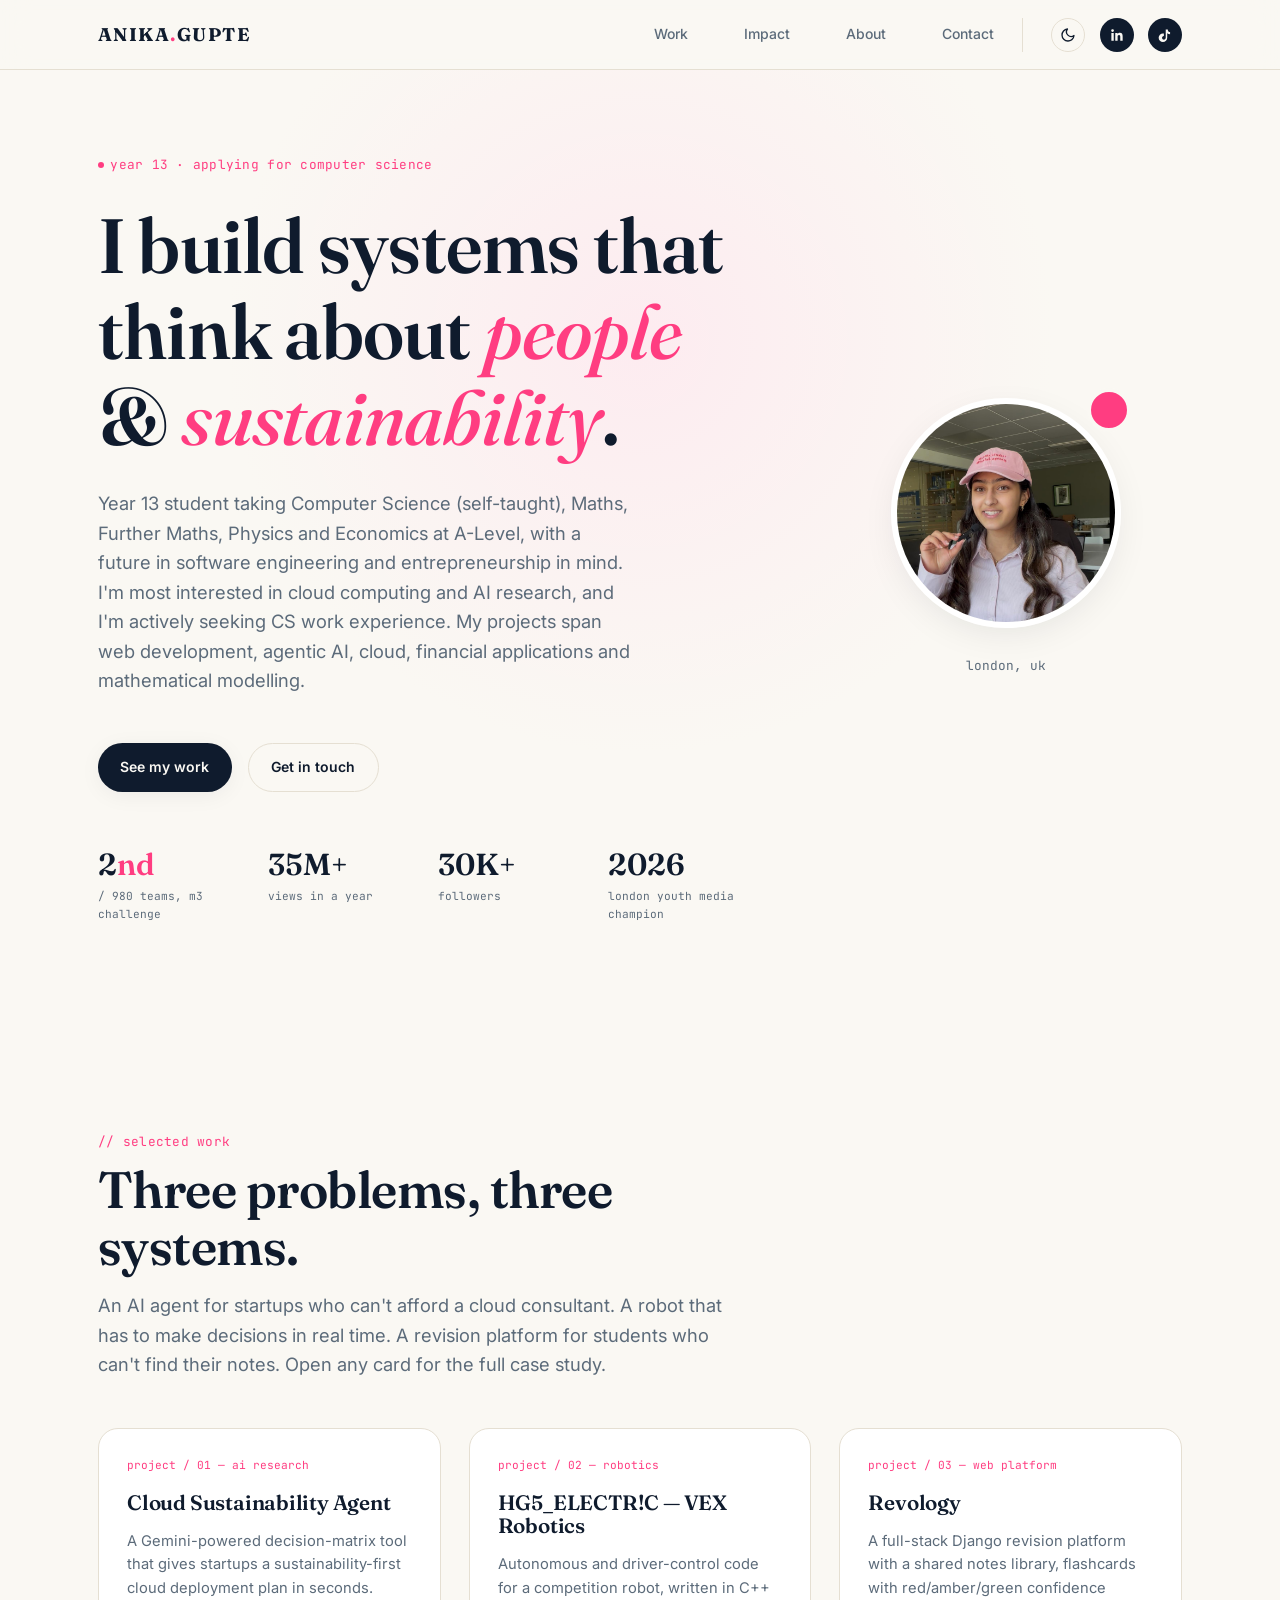
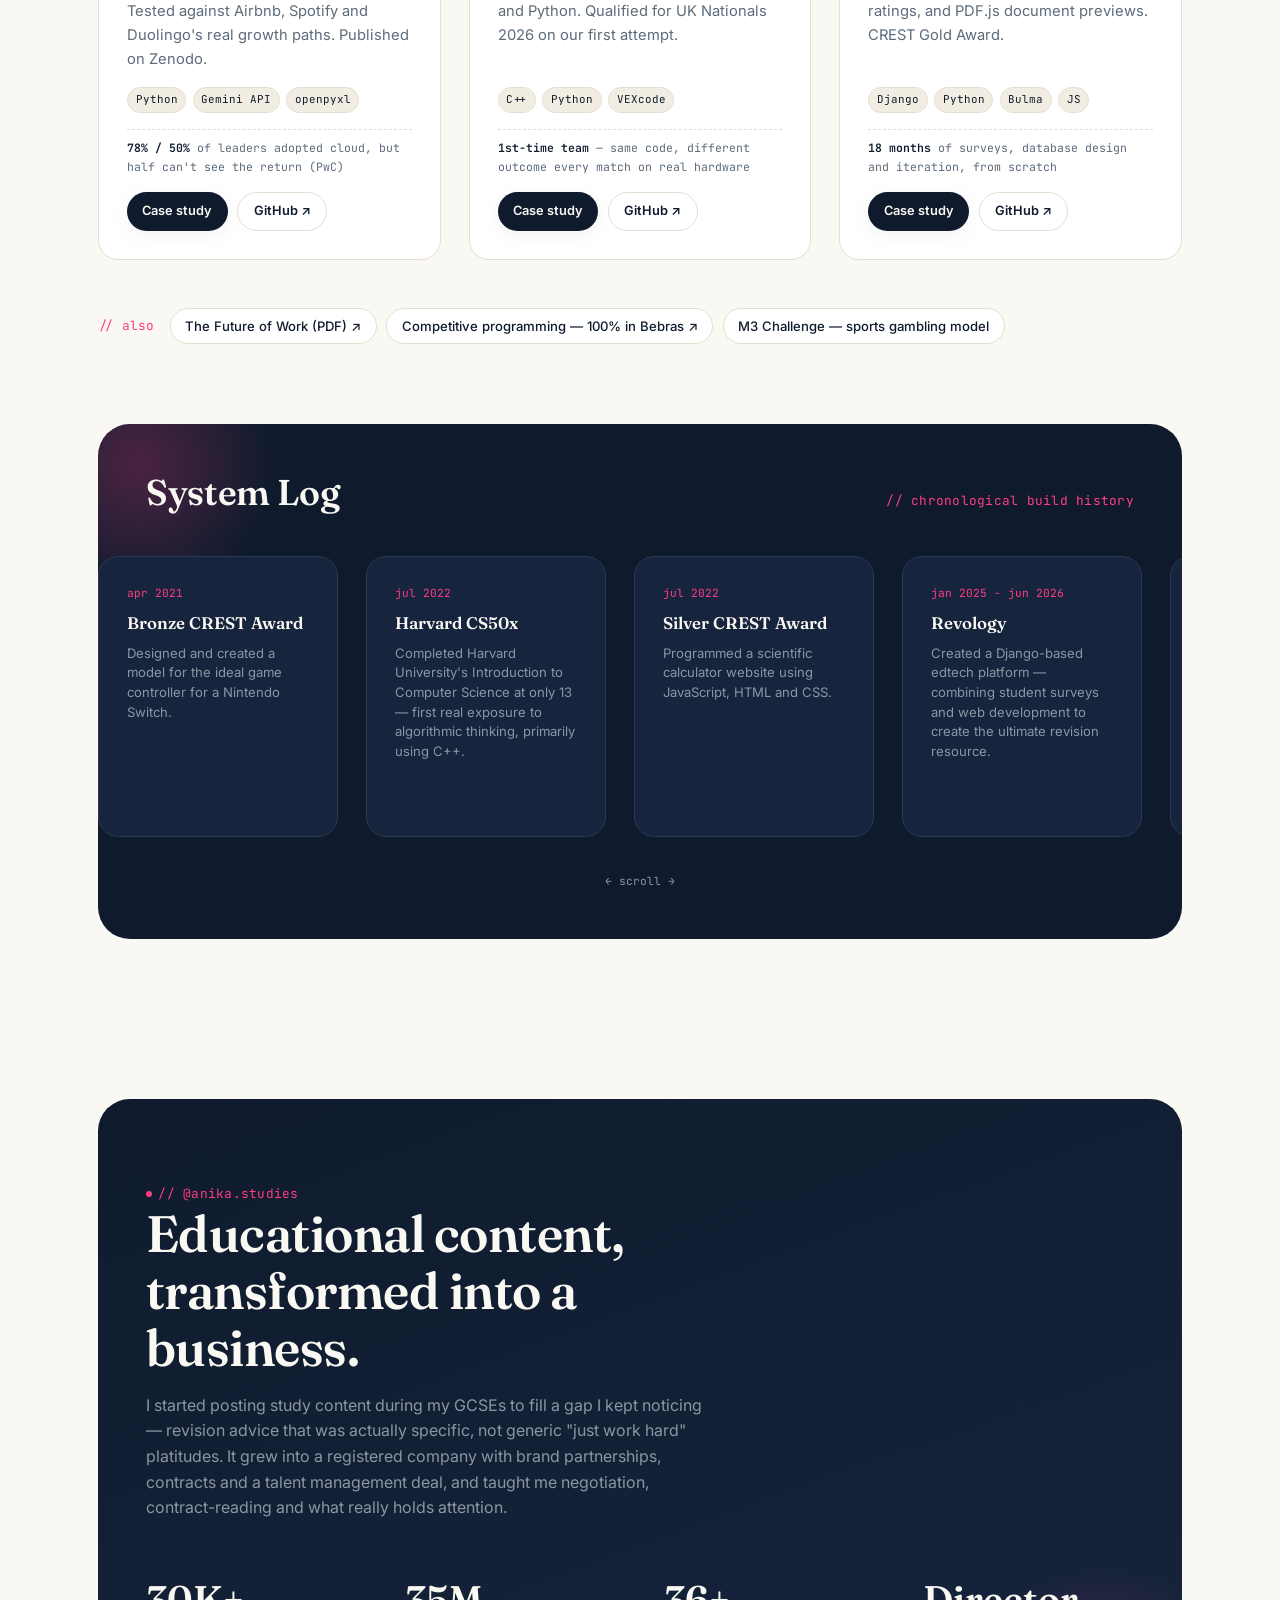
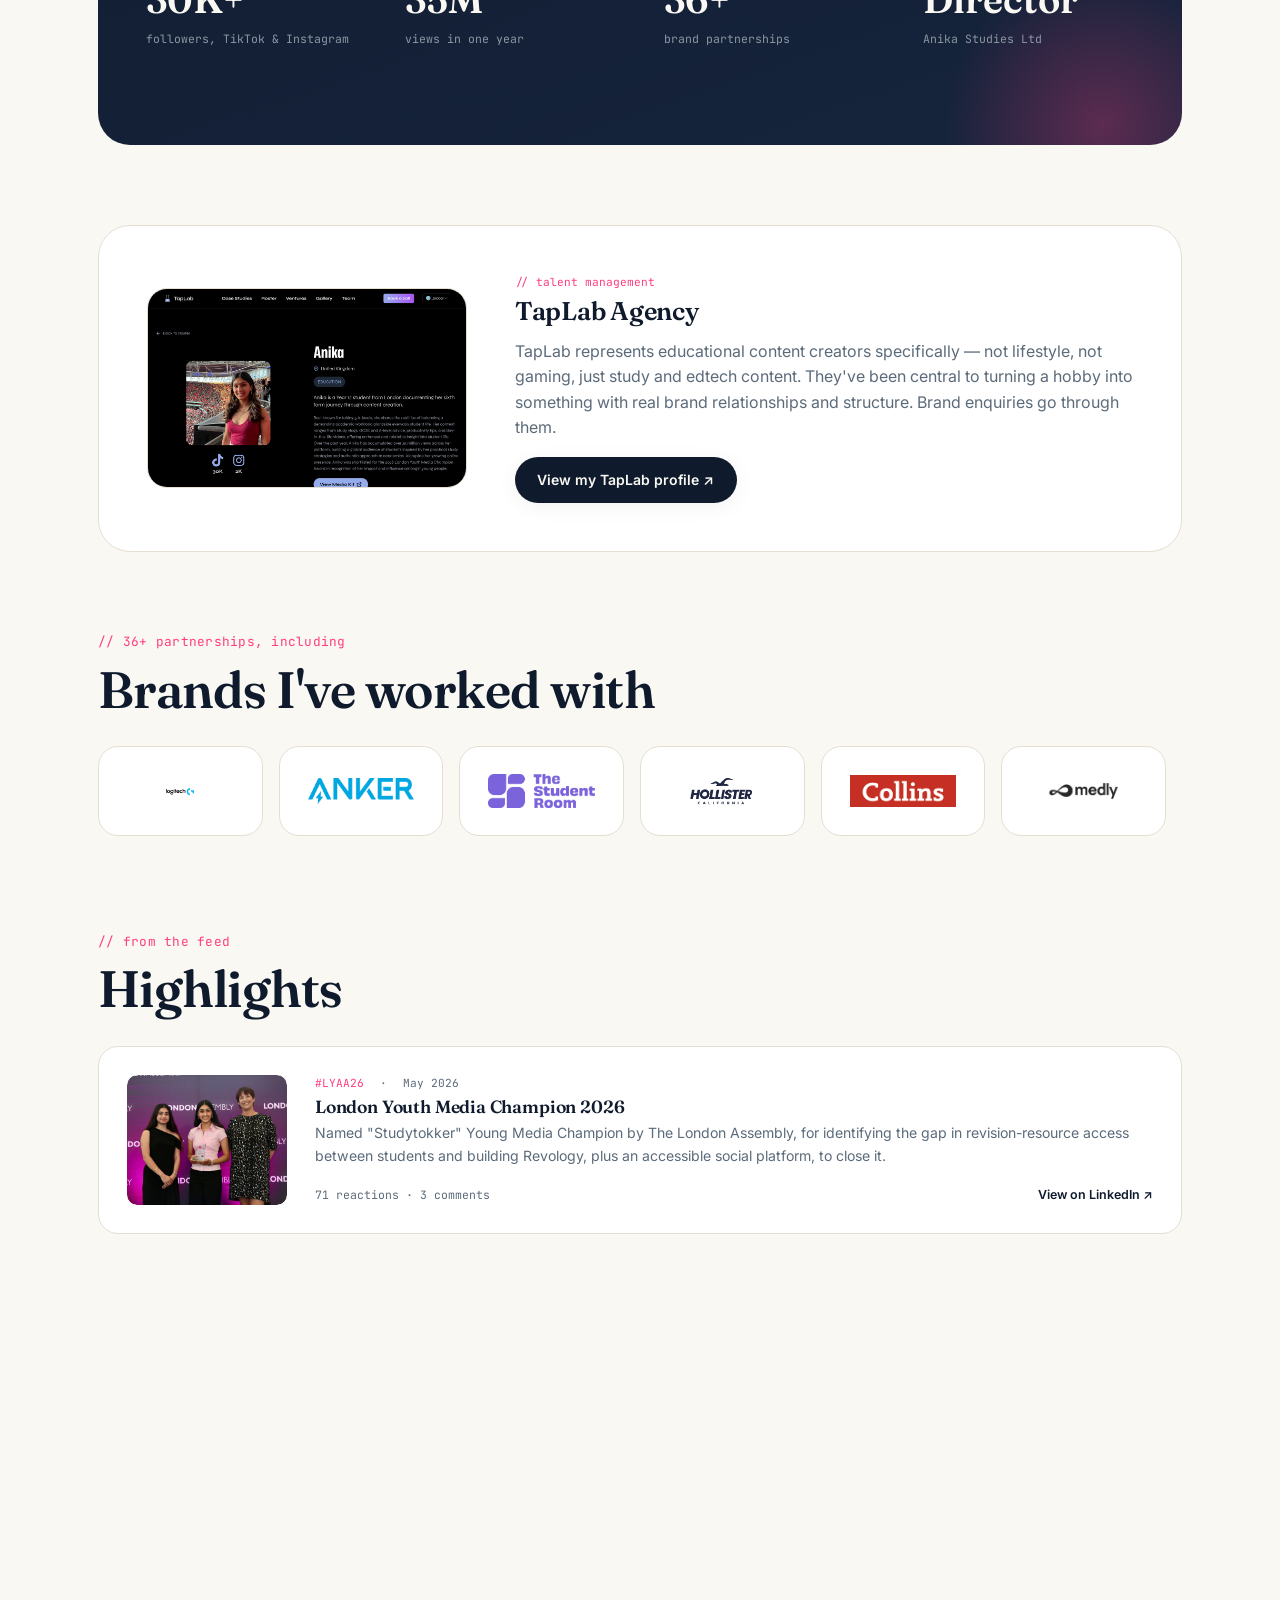
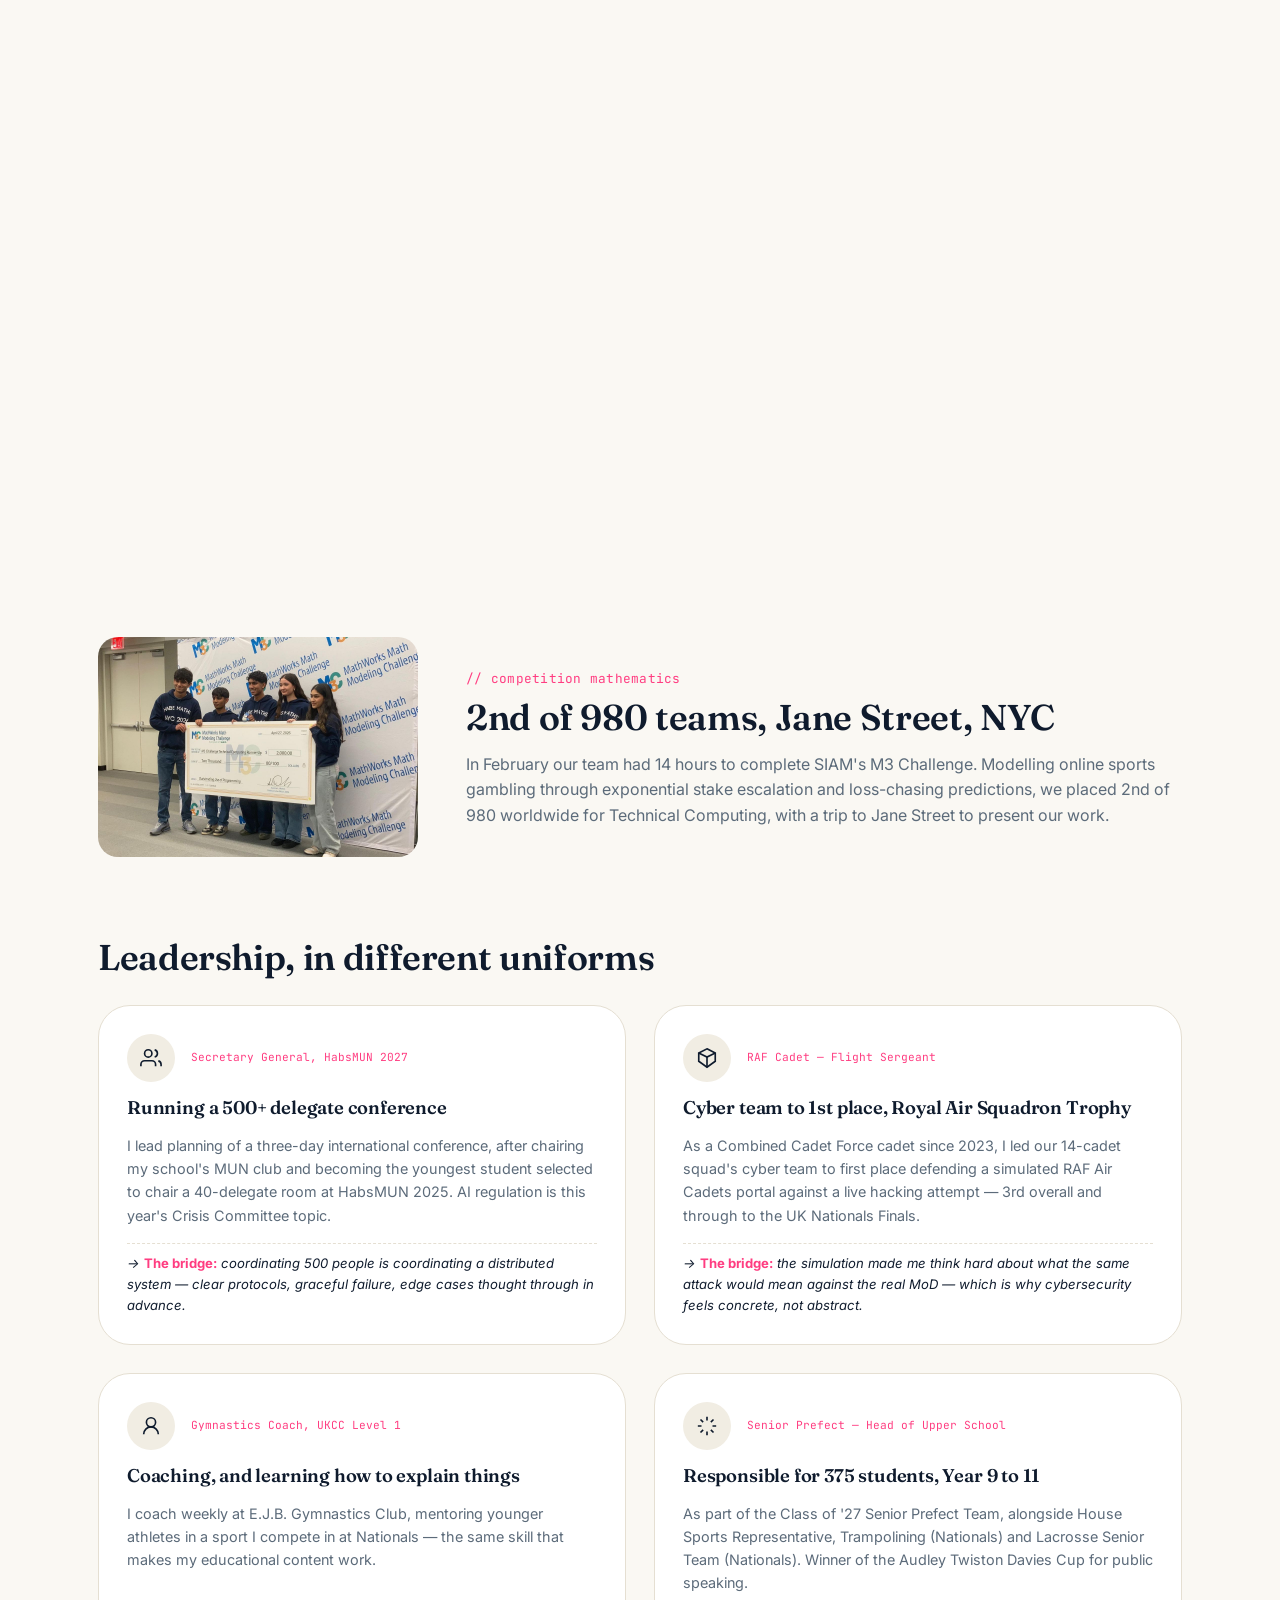
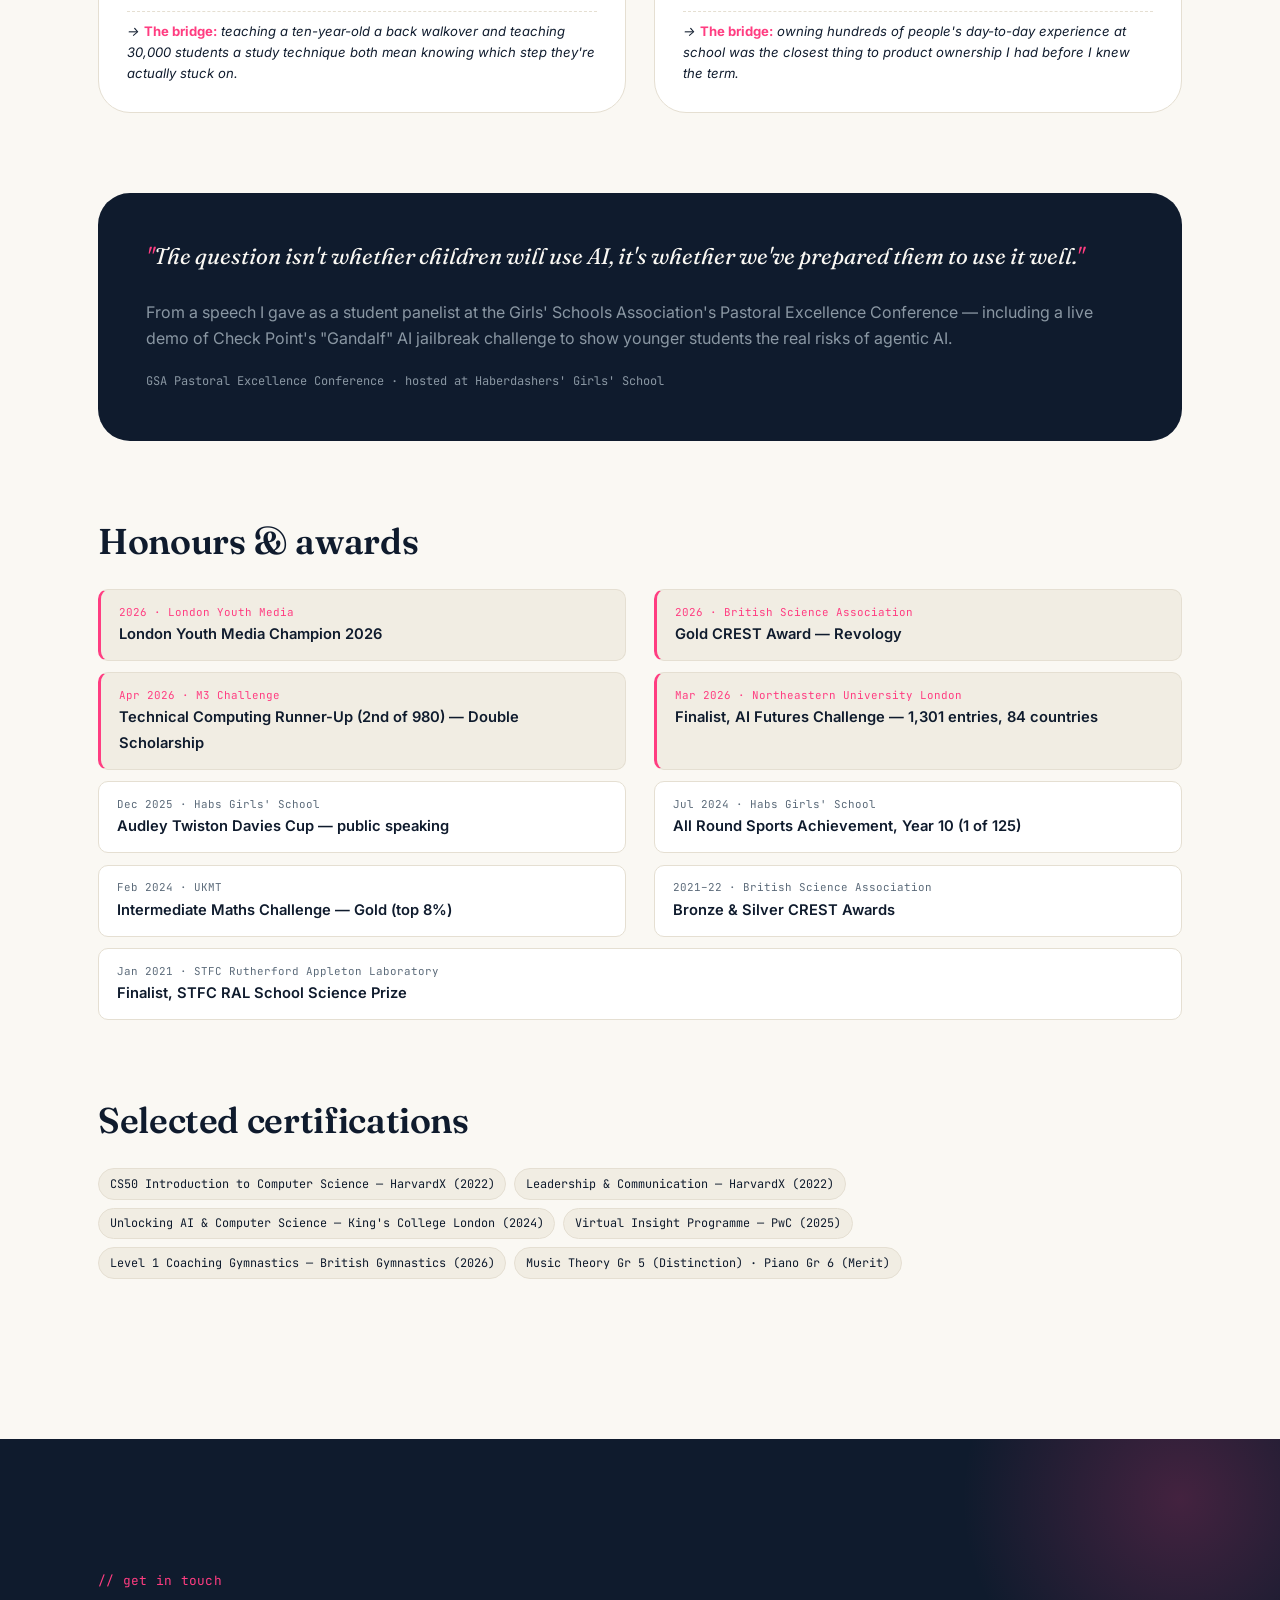
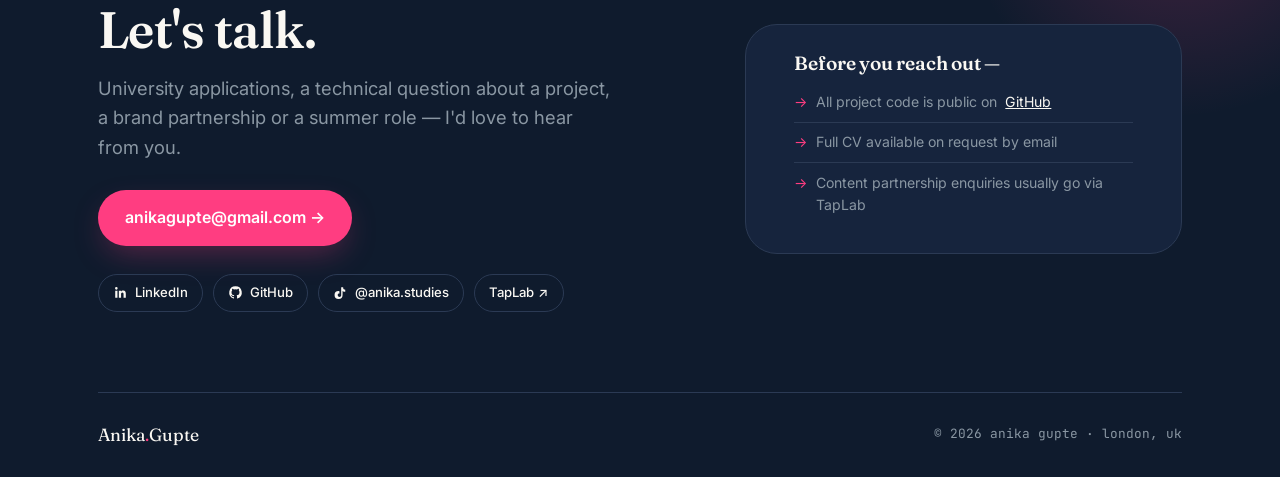
==== commit ae3ac6c3: "dark mode, general optimisation" ====
--- a/index.html
+++ b/index.html
@@ -4,16 +4,22 @@
 <meta charset="UTF-8">
 <meta name="viewport" content="width=device-width, initial-scale=1.0">
 <title>Anika Gupte — Computer Science Student &amp; Builder</title>
-<meta name="description" content="Year 13 computer science student building Revology, an AI cloud sustainability agent, and a 30K-follower educational platform. Applying to study CS at university.">
+<meta name="description" content="Year 13 computer science student building Revology, an AI cloud sustainability agent, and a 30K-follower educational platform. Based in London.">
 <meta property="og:title" content="Anika Gupte — Computer Science Student &amp; Builder">
 <meta property="og:description" content="Revology, an AI cloud sustainability agent, a VEX robotics season and a 30K-follower educational platform.">
 <meta property="og:type" content="website">
 <meta property="og:url" content="https://anikagupte.com">
-<meta property="og:image" content="https://anikagupte.com/images/anika-headshot-square.png">
-<script>document.documentElement.classList.add('js');</script>
+<meta property="og:image" content="https://anikagupte.com/images/og/home.png">
+<meta property="og:image:width" content="1200">
+<meta property="og:image:height" content="630">
+<meta property="og:image:alt" content="Anika Gupte — portfolio preview card">
+<meta name="twitter:card" content="summary_large_image">
+<link rel="canonical" href="https://anikagupte.com/">
+<script>document.documentElement.classList.add('js');try{var t=localStorage.getItem('theme');if(t!=='light'&&t!=='dark')t=matchMedia('(prefers-color-scheme: dark)').matches?'dark':'light';document.documentElement.setAttribute('data-theme',t)}catch(e){}</script>
 <link rel="preconnect" href="https://fonts.googleapis.com">
 <link href="https://fonts.googleapis.com/css2?family=Fraunces:ital,opsz,wght@0,9..144,400;0,9..144,500;0,9..144,600;0,9..144,700;1,9..144,500&family=Inter:wght@400;500;600;700&family=JetBrains+Mono:wght@400;500&display=swap" rel="stylesheet">
 <link rel="stylesheet" href="css/site.css">
+<script type="application/ld+json">{"@context":"https://schema.org","@type":"Person","name":"Anika Gupte","url":"https://anikagupte.com/","image":"https://anikagupte.com/images/anika-headshot-square.png","description":"Year 13 computer science student building Revology, an AI cloud sustainability agent, and a 30K-follower educational platform.","sameAs":["https://www.linkedin.com/in/anika-gupte/","https://www.tiktok.com/@anika.studies","https://github.com/anikagupte"]}</script>
 </head>
 <body id="top">
 
@@ -40,6 +46,10 @@
         <a href="#contact">Contact</a>
       </div>
       <div class="navbar__socials">
+        <button class="theme-toggle" type="button" aria-label="Switch to dark mode" aria-pressed="false">
+          <svg class="icon-moon" viewBox="0 0 24 24" fill="none" stroke="currentColor" stroke-width="2" stroke-linecap="round" stroke-linejoin="round" aria-hidden="true"><path d="M21 12.8A9 9 0 1 1 11.2 3a7 7 0 0 0 9.8 9.8z"/></svg>
+          <svg class="icon-sun" viewBox="0 0 24 24" fill="none" stroke="currentColor" stroke-width="2" stroke-linecap="round" aria-hidden="true"><circle cx="12" cy="12" r="4"/><path d="M12 2v2M12 20v2M4.9 4.9l1.4 1.4M17.7 17.7l1.4 1.4M2 12h2M20 12h2M4.9 19.1l1.4-1.4M17.7 6.3l1.4-1.4"/></svg>
+        </button>
         <a href="https://www.linkedin.com/in/anika-gupte/" target="_blank" rel="noopener" aria-label="LinkedIn"><svg fill="currentColor"><use href="#i-linkedin"/></svg></a>
         <a href="https://www.tiktok.com/@anika.studies" target="_blank" rel="noopener" aria-label="TikTok"><svg fill="currentColor"><use href="#i-tiktok"/></svg></a>
       </div>
@@ -328,8 +338,10 @@
   <!-- Awards -->
   <h3 class="subhead">Honours &amp; awards</h3>
   <div class="awards-list reveal">
-    <div class="award-row"><span class="award-row__date">Apr 2026 · M3 Challenge</span><span class="award-row__title">Technical Computing Runner-Up (2nd of 980) — Double Scholarship</span></div>
-    <div class="award-row"><span class="award-row__date">Mar 2026 · Northeastern University London</span><span class="award-row__title">Finalist, AI Futures Challenge — 1,301 entries, 84 countries</span></div>
+    <div class="award-row award-row--featured"><span class="award-row__date">2026 · London Youth Media</span><span class="award-row__title">London Youth Media Champion 2026</span></div>
+    <div class="award-row award-row--featured"><span class="award-row__date">2026 · British Science Association</span><span class="award-row__title">Gold CREST Award — Revology</span></div>
+    <div class="award-row award-row--featured"><span class="award-row__date">Apr 2026 · M3 Challenge</span><span class="award-row__title">Technical Computing Runner-Up (2nd of 980) — Double Scholarship</span></div>
+    <div class="award-row award-row--featured"><span class="award-row__date">Mar 2026 · Northeastern University London</span><span class="award-row__title">Finalist, AI Futures Challenge — 1,301 entries, 84 countries</span></div>
     <div class="award-row"><span class="award-row__date">Dec 2025 · Habs Girls' School</span><span class="award-row__title">Audley Twiston Davies Cup — public speaking</span></div>
     <div class="award-row"><span class="award-row__date">Jul 2024 · Habs Girls' School</span><span class="award-row__title">All Round Sports Achievement, Year 10 (1 of 125)</span></div>
     <div class="award-row"><span class="award-row__date">Feb 2024 · UKMT</span><span class="award-row__title">Intermediate Maths Challenge — Gold (top 8%)</span></div>
--- a/css/site.css
+++ b/css/site.css
@@ -22,6 +22,16 @@
   --hairline-dark: #2B3A54;
   --white:         #FFFFFF;
 
+  /* Semantic tokens (these flip in dark mode) */
+  --bg:        var(--cream);
+  --surface:   var(--white);
+  --surface-2: var(--cream-dim);
+  --line:      var(--hairline);
+  --text:      var(--navy);
+  --inv-bg:    var(--navy);   /* inverted controls: buttons, social circles */
+  --inv-fg:    var(--cream);
+  --nav-bg:    rgba(250, 248, 243, 0.85);
+
   /* Type */
   --font-display: 'Fraunces', Georgia, serif;
   --font-body:    'Inter', -apple-system, BlinkMacSystemFont, sans-serif;
@@ -93,8 +103,8 @@
 
 body {
   font-family: var(--font-body);
-  background: var(--cream);
-  color: var(--navy);
+  background: var(--bg);
+  color: var(--text);
   font-size: var(--fs-body);
   line-height: 1.6;
   overflow-x: hidden;
@@ -173,7 +183,7 @@
 
 .section-head h2 {
   font-size: var(--fs-display-l);
-  color: var(--navy);
+  color: var(--text);
 }
 
 .section-head p {
@@ -216,8 +226,8 @@
 }
 
 .btn--primary {
-  background: var(--navy);
-  color: var(--cream);
+  background: var(--inv-bg);
+  color: var(--inv-fg);
   box-shadow: var(--shadow-card);
 }
 .btn--primary:hover {
@@ -228,11 +238,11 @@
 
 .btn--ghost {
   background: transparent;
-  color: var(--navy);
-  border: 1.5px solid var(--hairline);
+  color: var(--text);
+  border: 1.5px solid var(--line);
 }
 .btn--ghost:hover {
-  border-color: var(--navy);
+  border-color: var(--text);
   transform: translateY(-2px);
 }
 
@@ -248,17 +258,17 @@
 
 /* Card */
 .card {
-  background: var(--white);
+  background: var(--surface);
   border-radius: var(--radius-m);
-  border: 1px solid var(--hairline);
+  border: 1px solid var(--line);
   box-shadow: var(--shadow-card);
 }
 
 /* Scrollbar */
 ::-webkit-scrollbar { width: 10px; }
-::-webkit-scrollbar-track { background: var(--cream); }
+::-webkit-scrollbar-track { background: var(--bg); }
 ::-webkit-scrollbar-thumb {
-  background: var(--hairline);
+  background: var(--line);
   border-radius: var(--radius-pill);
 }
 ::-webkit-scrollbar-thumb:hover { background: var(--slate-light); }
@@ -282,7 +292,7 @@
   position: sticky;
   top: 0;
   z-index: 1000;
-  border-bottom: 1px solid var(--hairline);
+  border-bottom: 1px solid var(--line);
 }
 
 /* Frosted-glass background lives on a pseudo-element, NOT on .navbar itself.
@@ -293,7 +303,7 @@
   position: absolute;
   inset: 0;
   z-index: -1;
-  background: rgba(250, 248, 243, 0.85);
+  background: var(--nav-bg);
   backdrop-filter: blur(14px);
   -webkit-backdrop-filter: blur(14px);
 }
@@ -314,7 +324,7 @@
   font-size: 1.15rem;
   letter-spacing: 0.08em;
   text-transform: uppercase;
-  color: var(--navy);
+  color: var(--text);
   white-space: nowrap;
 }
 
@@ -346,7 +356,7 @@
 
 .navbar__links a:hover,
 .navbar__links a.active {
-  color: var(--navy);
+  color: var(--text);
 }
 
 .navbar__links a.active::after {
@@ -363,15 +373,15 @@
   align-items: center;
   gap: 0.9rem;
   padding-left: var(--space-m);
-  border-left: 1px solid var(--hairline);
+  border-left: 1px solid var(--line);
 }
 
 .navbar__socials a {
   width: 34px; height: 34px;
   display: flex; align-items: center; justify-content: center;
   border-radius: 50%;
-  background: var(--navy);
-  color: var(--cream);
+  background: var(--inv-bg);
+  color: var(--inv-fg);
   transition: background var(--t-fast), transform var(--t-fast);
 }
 .navbar__socials a:hover {
@@ -386,8 +396,8 @@
   align-items: center;
   justify-content: center;
   border-radius: 50%;
-  background: var(--navy);
-  color: var(--cream);
+  background: var(--inv-bg);
+  color: var(--inv-fg);
 }
 
 @media (max-width: 920px) {
@@ -395,7 +405,7 @@
     position: fixed;
     inset: 0;
     top: 68px;
-    background: var(--cream);
+    background: var(--bg);
     flex-direction: column;
     padding: var(--space-l) var(--space-m);
     transform: translateX(100%);
@@ -412,7 +422,7 @@
   .navbar__links a { font-size: 1.3rem; }
   .navbar__socials {
     border-left: none;
-    border-top: 1px solid var(--hairline);
+    border-top: 1px solid var(--line);
     margin-top: var(--space-m);
     padding-left: 0;
     padding-top: var(--space-m);
@@ -460,7 +470,7 @@
 
 .hero__title {
   font-size: var(--fs-display-xl);
-  color: var(--navy);
+  color: var(--text);
   margin-bottom: var(--space-m);
 }
 
@@ -499,7 +509,7 @@
   width: 100%; height: 100%;
   object-fit: cover;
   border-radius: 50%;
-  border: 6px solid var(--white);
+  border: 6px solid var(--surface);
   box-shadow: var(--shadow-soft);
 }
 
@@ -510,7 +520,7 @@
   width: 36px; height: 36px;
   border-radius: 50%;
   background: var(--pink);
-  border: 4px solid var(--cream);
+  border: 4px solid var(--bg);
 }
 
 .hero__portrait-caption {
@@ -533,7 +543,7 @@
 .hero__stat-num {
   font-family: var(--font-display);
   font-size: 1.9rem;
-  color: var(--navy);
+  color: var(--text);
   font-weight: 600;
 }
 .hero__stat-label {
@@ -661,8 +671,8 @@
 }
 
 .proj-card {
-  background: var(--white);
-  border: 1px solid var(--hairline);
+  background: var(--surface);
+  border: 1px solid var(--line);
   border-radius: var(--radius-m);
   padding: var(--space-m);
   display: flex;
@@ -687,7 +697,7 @@
 
 .proj-card__title {
   font-size: 1.3rem;
-  color: var(--navy);
+  color: var(--text);
 }
 
 .proj-card__desc {
@@ -704,17 +714,17 @@
 .chip {
   font-family: var(--font-mono);
   font-size: 0.68rem;
-  background: var(--cream-dim);
-  color: var(--navy);
+  background: var(--surface-2);
+  color: var(--text);
   padding: 0.3em 0.7em;
   border-radius: var(--radius-pill);
-  border: 1px solid var(--hairline);
+  border: 1px solid var(--line);
 }
 
 .proj-card__link {
   font-size: 0.85rem;
   font-weight: 600;
-  color: var(--navy);
+  color: var(--text);
   display: inline-flex;
   align-items: center;
   gap: 0.4em;
@@ -820,8 +830,8 @@
 .doc-preview-card {
   display: flex;
   gap: var(--space-m);
-  background: var(--white);
-  border: 1px solid var(--hairline);
+  background: var(--surface);
+  border: 1px solid var(--line);
   border-radius: var(--radius-m);
   padding: var(--space-m);
   align-items: center;
@@ -831,10 +841,10 @@
   height: 142px;
   border-radius: var(--radius-s);
   overflow: hidden;
-  border: 1px solid var(--hairline);
+  border: 1px solid var(--line);
   box-shadow: var(--shadow-card);
   position: relative;
-  background: var(--white);
+  background: var(--surface);
 }
 .doc-preview-card__thumb canvas {
   width: 100%;
@@ -858,7 +868,7 @@
 }
 .doc-preview-card__title {
   font-size: 1.15rem;
-  color: var(--navy);
+  color: var(--text);
   margin-bottom: 0.3em;
 }
 .doc-preview-card__desc { font-size: 0.85rem; margin-bottom: var(--space-s); }
@@ -879,7 +889,7 @@
 .approach-table th, .approach-table td {
   text-align: left;
   padding: 0.9em 1em;
-  border-bottom: 1px solid var(--hairline);
+  border-bottom: 1px solid var(--line);
 }
 .approach-table th {
   font-family: var(--font-mono);
@@ -887,7 +897,7 @@
   color: var(--pink);
   text-transform: lowercase;
 }
-.approach-table td.chosen { font-weight: 600; color: var(--navy); }
+.approach-table td.chosen { font-weight: 600; color: var(--text); }
 
 /* Phones: scroll the table inside its own box instead of widening the page */
 @media (max-width: 640px) {
@@ -902,7 +912,7 @@
 }
 .prose h3 {
   font-size: 1.5rem;
-  color: var(--navy);
+  color: var(--text);
   margin: var(--space-l) 0 var(--space-s);
 }
 .prose p { margin-bottom: var(--space-s); }
@@ -916,7 +926,7 @@
   font-family: var(--font-display);
   font-size: 1.3rem;
   font-style: italic;
-  color: var(--navy);
+  color: var(--text);
 }
 
 
@@ -929,7 +939,7 @@
 }
 .testcase-card {
   flex: 1 1 220px;
-  background: var(--cream-dim);
+  background: var(--surface-2);
   border-radius: var(--radius-m);
   padding: var(--space-m);
 }
@@ -937,7 +947,7 @@
   font-family: var(--font-display);
   font-weight: 600;
   font-size: 1.1rem;
-  color: var(--navy);
+  color: var(--text);
 }
 .testcase-card__result {
   font-family: var(--font-mono);
@@ -1026,8 +1036,8 @@
   display: flex;
   gap: var(--space-l);
   align-items: center;
-  background: var(--white);
-  border: 1px solid var(--hairline);
+  background: var(--surface);
+  border: 1px solid var(--line);
   border-radius: var(--radius-l);
   padding: var(--space-l);
 }
@@ -1036,8 +1046,8 @@
   height: 200px;
   border-radius: var(--radius-m);
   overflow: hidden;
-  border: 1px solid var(--hairline);
-  background: var(--cream-dim);
+  border: 1px solid var(--line);
+  background: var(--surface-2);
   position: relative;
 }
 .taplab-card__body { flex: 1; }
@@ -1048,7 +1058,7 @@
   display: block;
   margin-bottom: 0.5em;
 }
-.taplab-card h3 { font-size: 1.6rem; color: var(--navy); margin-bottom: 0.5em; }
+.taplab-card h3 { font-size: 1.6rem; color: var(--text); margin-bottom: 0.5em; }
 
 @media (max-width: 760px) {
   .taplab-card { flex-direction: column; }
@@ -1065,8 +1075,8 @@
   flex: 1 1 150px;
   margin: 0 var(--space-s) var(--space-s) 0;
   height: 90px;
-  background: var(--white);
-  border: 1px solid var(--hairline);
+  background: #fff;
+  border: 1px solid var(--line);
   border-radius: var(--radius-m);
   display: flex;
   align-items: center;
@@ -1080,7 +1090,7 @@
   font-family: var(--font-display);
   font-weight: 600;
   font-size: 1.05rem;
-  color: var(--navy);
+  color: var(--text);
   text-align: center;
 }
 
@@ -1094,8 +1104,8 @@
 .post-card {
   display: flex;
   gap: var(--space-m);
-  background: var(--white);
-  border: 1px solid var(--hairline);
+  background: var(--surface);
+  border: 1px solid var(--line);
   border-radius: var(--radius-m);
   padding: var(--space-m);
   transition: transform var(--t-fast), box-shadow var(--t-fast);
@@ -1105,8 +1115,8 @@
   flex: 0 0 160px;
   height: 130px;
   border-radius: var(--radius-s);
-  background: var(--cream-dim);
-  border: 1px dashed var(--hairline);
+  background: var(--surface-2);
+  border: 1px dashed var(--line);
   display: flex;
   align-items: center;
   justify-content: center;
@@ -1140,7 +1150,7 @@
   flex-wrap: wrap;
 }
 .post-card__meta .pink { color: var(--pink); }
-.post-card__title { font-size: 1.1rem; color: var(--navy); margin-bottom: 0.3em; }
+.post-card__title { font-size: 1.1rem; color: var(--text); margin-bottom: 0.3em; }
 .post-card__desc { font-size: 0.88rem; flex-grow: 1; }
 .post-card__footer {
   display: flex;
@@ -1159,7 +1169,7 @@
   gap: 0.4em;
   font-size: 0.78rem;
   font-weight: 600;
-  color: var(--navy);
+  color: var(--text);
 }
 .post-card__linkedin svg { width: 14px; height: 14px; }
 
@@ -1183,8 +1193,8 @@
 .about-hero__sidebar { flex: 1; }
 
 .fact-list {
-  background: var(--white);
-  border: 1px solid var(--hairline);
+  background: var(--surface);
+  border: 1px solid var(--line);
   border-radius: var(--radius-m);
   padding: var(--space-m);
 }
@@ -1197,7 +1207,7 @@
 .fact-list dt:first-child { margin-top: 0; }
 .fact-list dd {
   font-size: 0.92rem;
-  color: var(--navy);
+  color: var(--text);
   font-weight: 500;
   margin-bottom: 0.2em;
 }
@@ -1240,8 +1250,8 @@
   flex: 0 0 320px;
   height: 220px;
   border-radius: var(--radius-m);
-  background: var(--cream-dim);
-  border: 1px dashed var(--hairline);
+  background: var(--surface-2);
+  border: 1px dashed var(--line);
   display: flex;
   align-items: center;
   justify-content: center;
@@ -1305,10 +1315,10 @@
   font-family: var(--font-mono);
   font-size: 0.72rem;
   color: var(--slate);
-  border-top: 1px dashed var(--hairline);
+  border-top: 1px dashed var(--line);
   padding-top: 0.8em;
 }
-.proj-card__highlight strong { color: var(--navy); font-weight: 600; }
+.proj-card__highlight strong { color: var(--text); font-weight: 600; }
 
 .also-row {
   display: flex;
@@ -1328,15 +1338,15 @@
   font-weight: 500;
   padding: 0.5em 1.1em;
   border-radius: var(--radius-pill);
-  border: 1.5px solid var(--hairline);
-  background: var(--white);
+  border: 1.5px solid var(--line);
+  background: var(--surface);
   transition: border-color var(--t-fast), transform var(--t-fast);
 }
-.also-row a:hover { border-color: var(--navy); transform: translateY(-2px); }
+.also-row a:hover { border-color: var(--text); transform: translateY(-2px); }
 
 .subhead {
   font-size: var(--fs-display-m);
-  color: var(--navy);
+  color: var(--text);
   margin: var(--space-xl) 0 var(--space-m);
 }
 
@@ -1358,8 +1368,8 @@
   gap: var(--space-m);
 }
 .bridge-card {
-  background: var(--white);
-  border: 1px solid var(--hairline);
+  background: var(--surface);
+  border: 1px solid var(--line);
   border-radius: var(--radius-l);
   padding: var(--space-m);
   display: flex;
@@ -1371,24 +1381,24 @@
   flex: 0 0 48px;
   width: 48px; height: 48px;
   border-radius: 50%;
-  background: var(--cream-dim);
+  background: var(--surface-2);
   display: flex; align-items: center; justify-content: center;
 }
-.bridge-card__icon svg { width: 22px; height: 22px; color: var(--navy); }
+.bridge-card__icon svg { width: 22px; height: 22px; color: var(--text); }
 .bridge-card__role {
   font-family: var(--font-mono);
   font-size: 0.7rem;
   color: var(--pink);
 }
-.bridge-card h3 { font-size: 1.15rem; color: var(--navy); }
+.bridge-card h3 { font-size: 1.15rem; color: var(--text); }
 .bridge-card p { font-size: 0.9rem; }
 .bridge-card .bridge {
   margin-top: auto;
   padding-top: 0.7em;
-  border-top: 1px dashed var(--hairline);
+  border-top: 1px dashed var(--line);
   font-size: 0.82rem;
   font-style: italic;
-  color: var(--navy);
+  color: var(--text);
 }
 .bridge-card .bridge strong { color: var(--pink); font-style: normal; }
 
@@ -1398,8 +1408,8 @@
   gap: 0.7rem var(--space-m);
 }
 .award-row {
-  background: var(--white);
-  border: 1px solid var(--hairline);
+  background: var(--surface);
+  border: 1px solid var(--line);
   border-radius: var(--radius-s);
   padding: 0.85em 1.1em;
 }
@@ -1410,7 +1420,7 @@
   font-size: 0.68rem;
   color: var(--slate);
 }
-.award-row__title { font-size: 0.92rem; font-weight: 600; color: var(--navy); }
+.award-row__title { font-size: 0.92rem; font-weight: 600; color: var(--text); }
 
 .cert-chips { display: flex; flex-wrap: wrap; gap: 0.5rem; }
 .cert-chips .chip { font-size: 0.74rem; padding: 0.45em 0.9em; }
@@ -1520,7 +1530,7 @@
 .page-hero__back { display:inline-flex; align-items:center; gap:.4em; font-family:var(--font-mono); font-size:var(--fs-mono); color:var(--slate); margin-bottom:var(--space-m); transition:color var(--t-fast); }
 .page-hero__back:hover { color: var(--pink); }
 .page-hero__back svg { width:14px; height:14px; }
-.page-hero h1 { font-size: var(--fs-display-xl); color: var(--navy); max-width: 780px; margin-top: var(--space-xs); }
+.page-hero h1 { font-size: var(--fs-display-xl); color: var(--text); max-width: 780px; margin-top: var(--space-xs); }
 .page-hero__lede { font-size: var(--fs-body-l); max-width: 640px; margin-top: var(--space-m); }
 .page-hero__links { display: flex; flex-wrap: wrap; gap: 0.7rem; margin-top: var(--space-m); }
 .proj-body { max-width: 860px; }
@@ -1530,9 +1540,9 @@
 .proj-body .repo-banner { margin: var(--space-l) 0 0; }
 .proj-body .doc-preview-card { margin-top: var(--space-l); }
 .proj-body .code-window { margin-bottom: var(--space-s); }
-.next-proj { display: flex; justify-content: space-between; align-items: center; gap: var(--space-m); flex-wrap: wrap; border-top: 1px solid var(--hairline); margin-top: var(--space-xl); padding-top: var(--space-l); }
+.next-proj { display: flex; justify-content: space-between; align-items: center; gap: var(--space-m); flex-wrap: wrap; border-top: 1px solid var(--line); margin-top: var(--space-xl); padding-top: var(--space-l); }
 .next-proj__label { font-family: var(--font-mono); font-size: 0.7rem; color: var(--slate); text-transform: uppercase; letter-spacing: .06em; }
-.next-proj__title { font-family: var(--font-display); font-size: 1.3rem; color: var(--navy); margin-top: .2rem; }
+.next-proj__title { font-family: var(--font-display); font-size: 1.3rem; color: var(--text); margin-top: .2rem; }
 .next-proj__actions { display: flex; gap: .7rem; flex-wrap: wrap; }
 .site-footer { background: var(--navy); color: var(--slate-light, #9AA7BD); padding: var(--space-m) 0; font-size: .85rem; }
 .site-footer__inner { display: flex; justify-content: space-between; align-items: center; gap: var(--space-s); flex-wrap: wrap; }
@@ -1552,3 +1562,54 @@
 }
 
 .page-hero .eyebrow { display: flex; width: fit-content; }
+
+
+/* --- Featured awards --- */
+.award-row--featured { border-left: 3px solid var(--pink); background: var(--surface-2); }
+.award-row--featured .award-row__date { color: var(--pink); }
+
+/* --- Figures on project pages --- */
+.proj-figure { margin: 0 0 var(--space-l); }
+.proj-figure img { display: block; width: 100%; height: auto; border-radius: var(--radius-m); box-shadow: var(--shadow-soft); }
+.proj-figure figcaption { margin-top: .6rem; font-family: var(--font-mono); font-size: .72rem; color: var(--slate); }
+.flow { list-style: none; margin: 0; padding: 0; display: grid; grid-template-columns: repeat(4, minmax(0, 1fr)); gap: var(--space-s); counter-reset: none; }
+.flow__step { position: relative; display: flex; flex-direction: column; gap: .35rem; padding: var(--space-s); background: var(--surface); border: 1px solid var(--line); border-radius: var(--radius-s); font-size: .85rem; color: var(--slate); }
+.flow__step strong { color: var(--text); font-size: .95rem; }
+.flow__n { font-family: var(--font-mono); font-size: .7rem; color: var(--pink); }
+.flow__step:not(:last-child)::after { content: '→'; position: absolute; right: -0.95rem; top: 50%; transform: translateY(-50%); color: var(--pink); font-size: 1rem; z-index: 1; }
+@media (max-width: 760px) {
+  .flow { grid-template-columns: minmax(0, 1fr); }
+  .flow__step:not(:last-child)::after { content: '↓'; right: auto; left: 50%; top: auto; bottom: -1.05rem; transform: translateX(-50%); }
+}
+
+/* --- Theme toggle --- */
+.theme-toggle { width: 34px; height: 34px; display: flex; align-items: center; justify-content: center; border-radius: 50%; border: 1.5px solid var(--line); background: transparent; color: var(--text); cursor: pointer; transition: border-color var(--t-fast), transform var(--t-fast); }
+.theme-toggle:hover { border-color: var(--pink); transform: translateY(-2px); }
+.theme-toggle svg { width: 16px; height: 16px; }
+.theme-toggle .icon-sun { display: none; }
+[data-theme="dark"] .theme-toggle .icon-sun { display: block; }
+[data-theme="dark"] .theme-toggle .icon-moon { display: none; }
+
+/* --- Dark mode --- */
+[data-theme="dark"] {
+  color-scheme: dark;
+  --navy:        #132036;
+  --navy-panel:  #1B2C48;
+  --navy-soft:   #2A3D5C;
+  --pink-soft:   #3A1A2B;
+  --slate:       #A6B3C1;
+  --slate-light: #8A97A3;
+  --bg:          #0A1220;
+  --surface:     #111C2F;
+  --surface-2:   #16233A;
+  --line:        #26344D;
+  --text:        #EDEAE2;
+  --inv-bg:      #EDEAE2;
+  --inv-fg:      #0F1B2D;
+  --nav-bg:      rgba(10, 18, 32, 0.85);
+  --shadow-soft: 0 10px 40px -12px rgba(0, 0, 0, 0.55);
+  --shadow-card: 0 4px 24px -4px rgba(0, 0, 0, 0.45);
+}
+[data-theme="dark"] .btn--primary:hover,
+[data-theme="dark"] .navbar__socials a:hover { color: #fff; }
+[data-theme="dark"] .proj-figure img { box-shadow: none; border: 1px solid var(--line); }
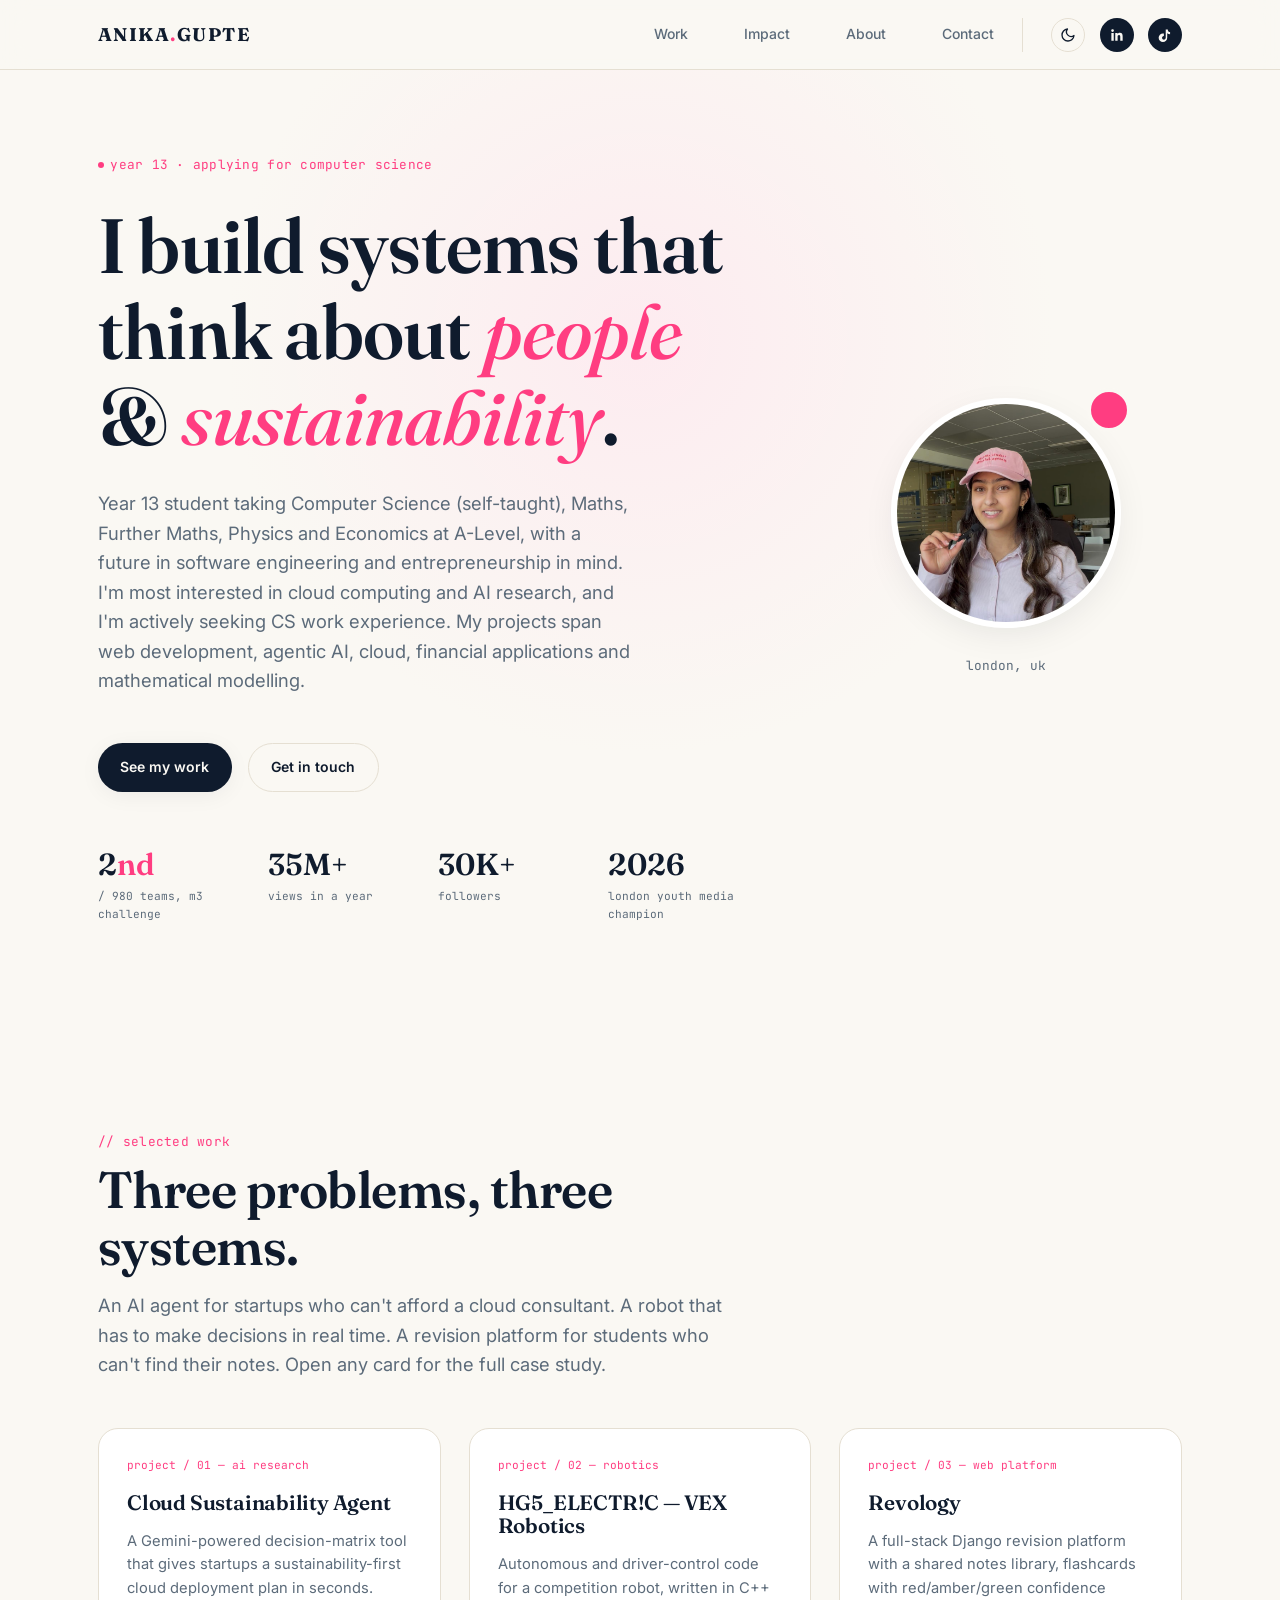
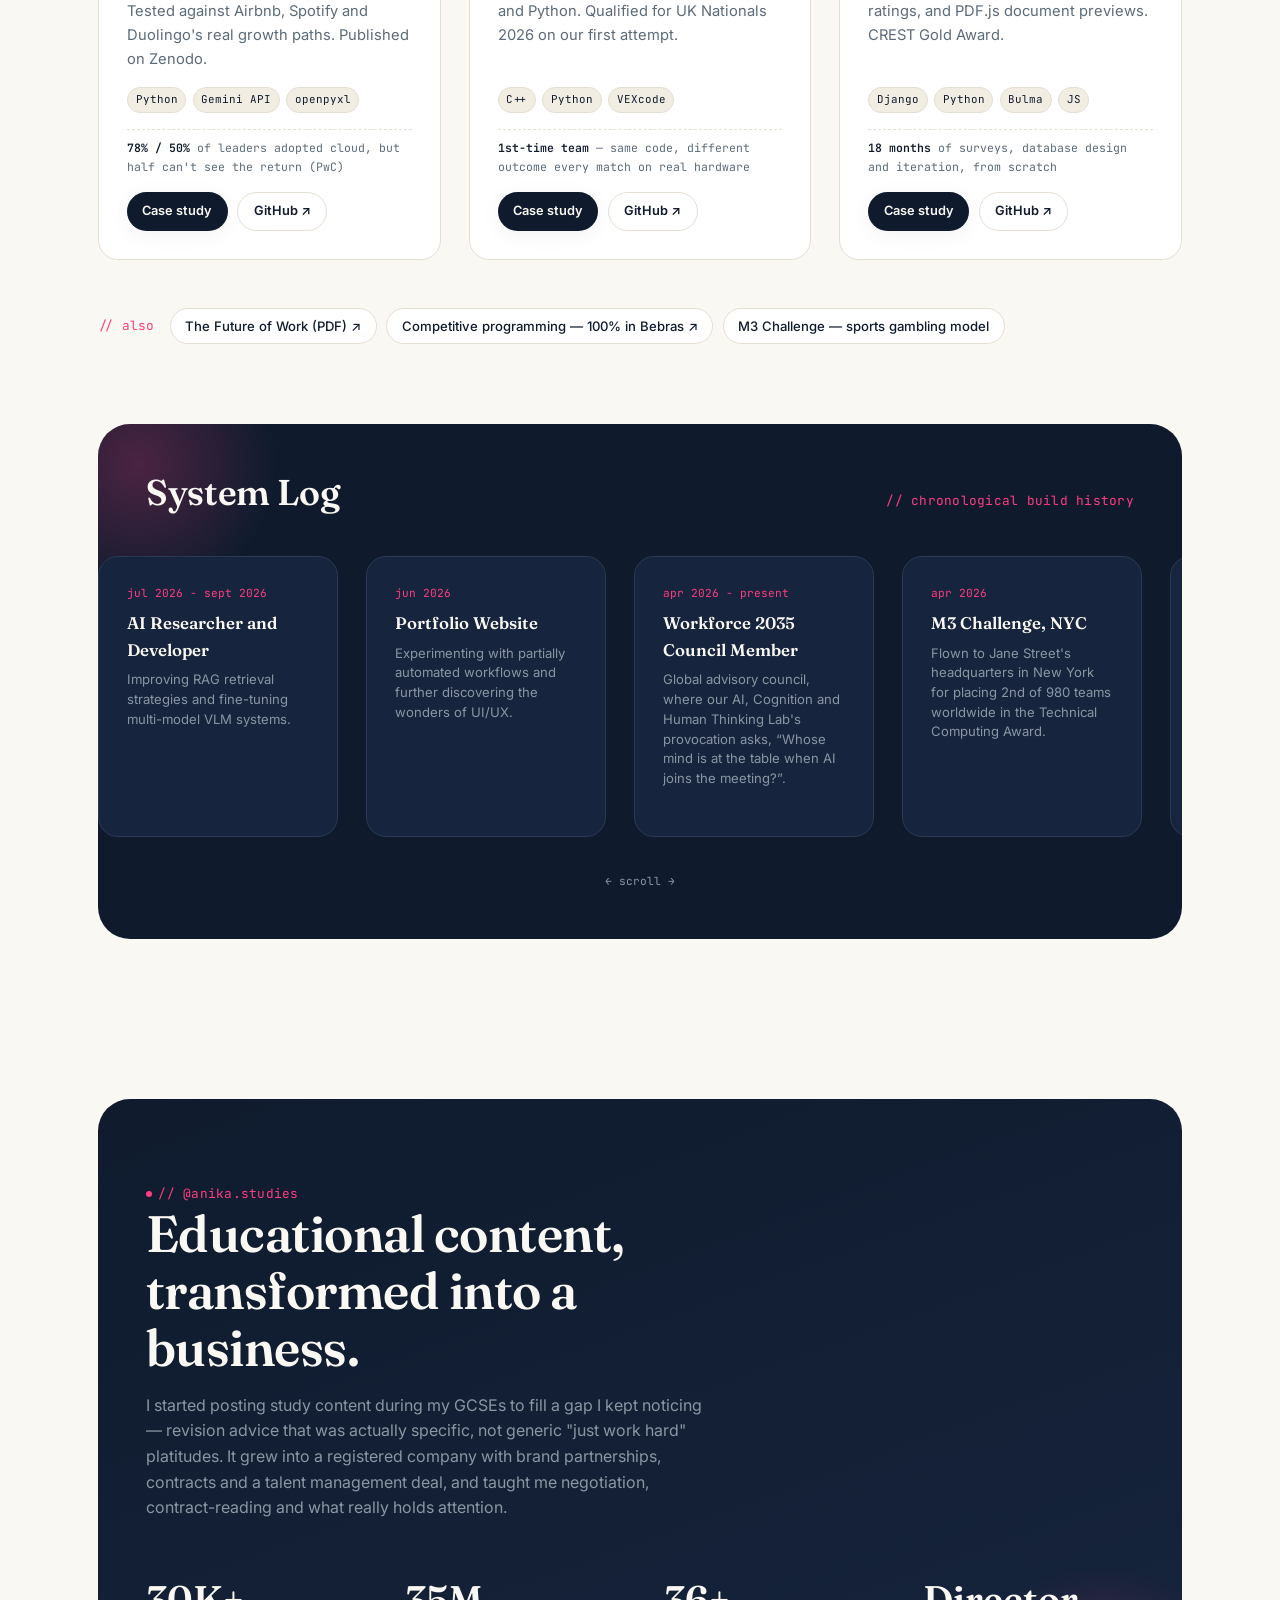
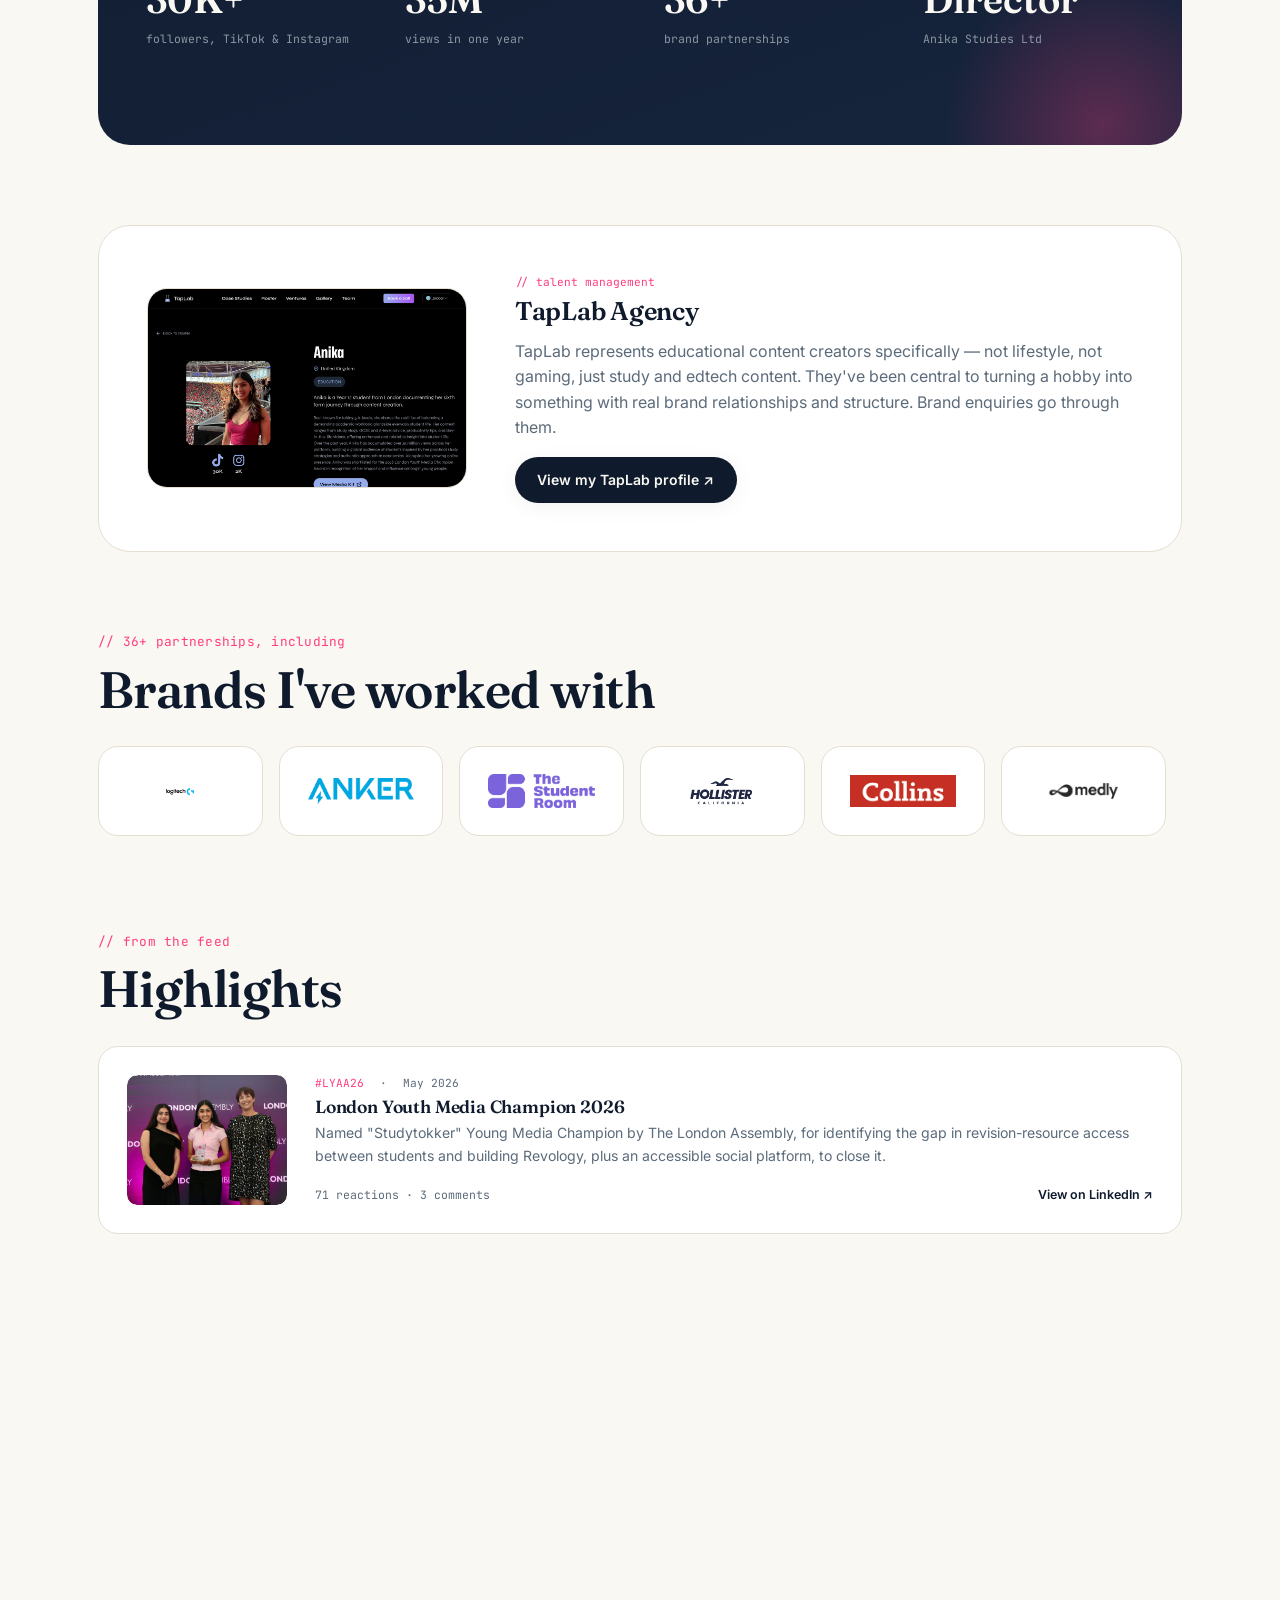
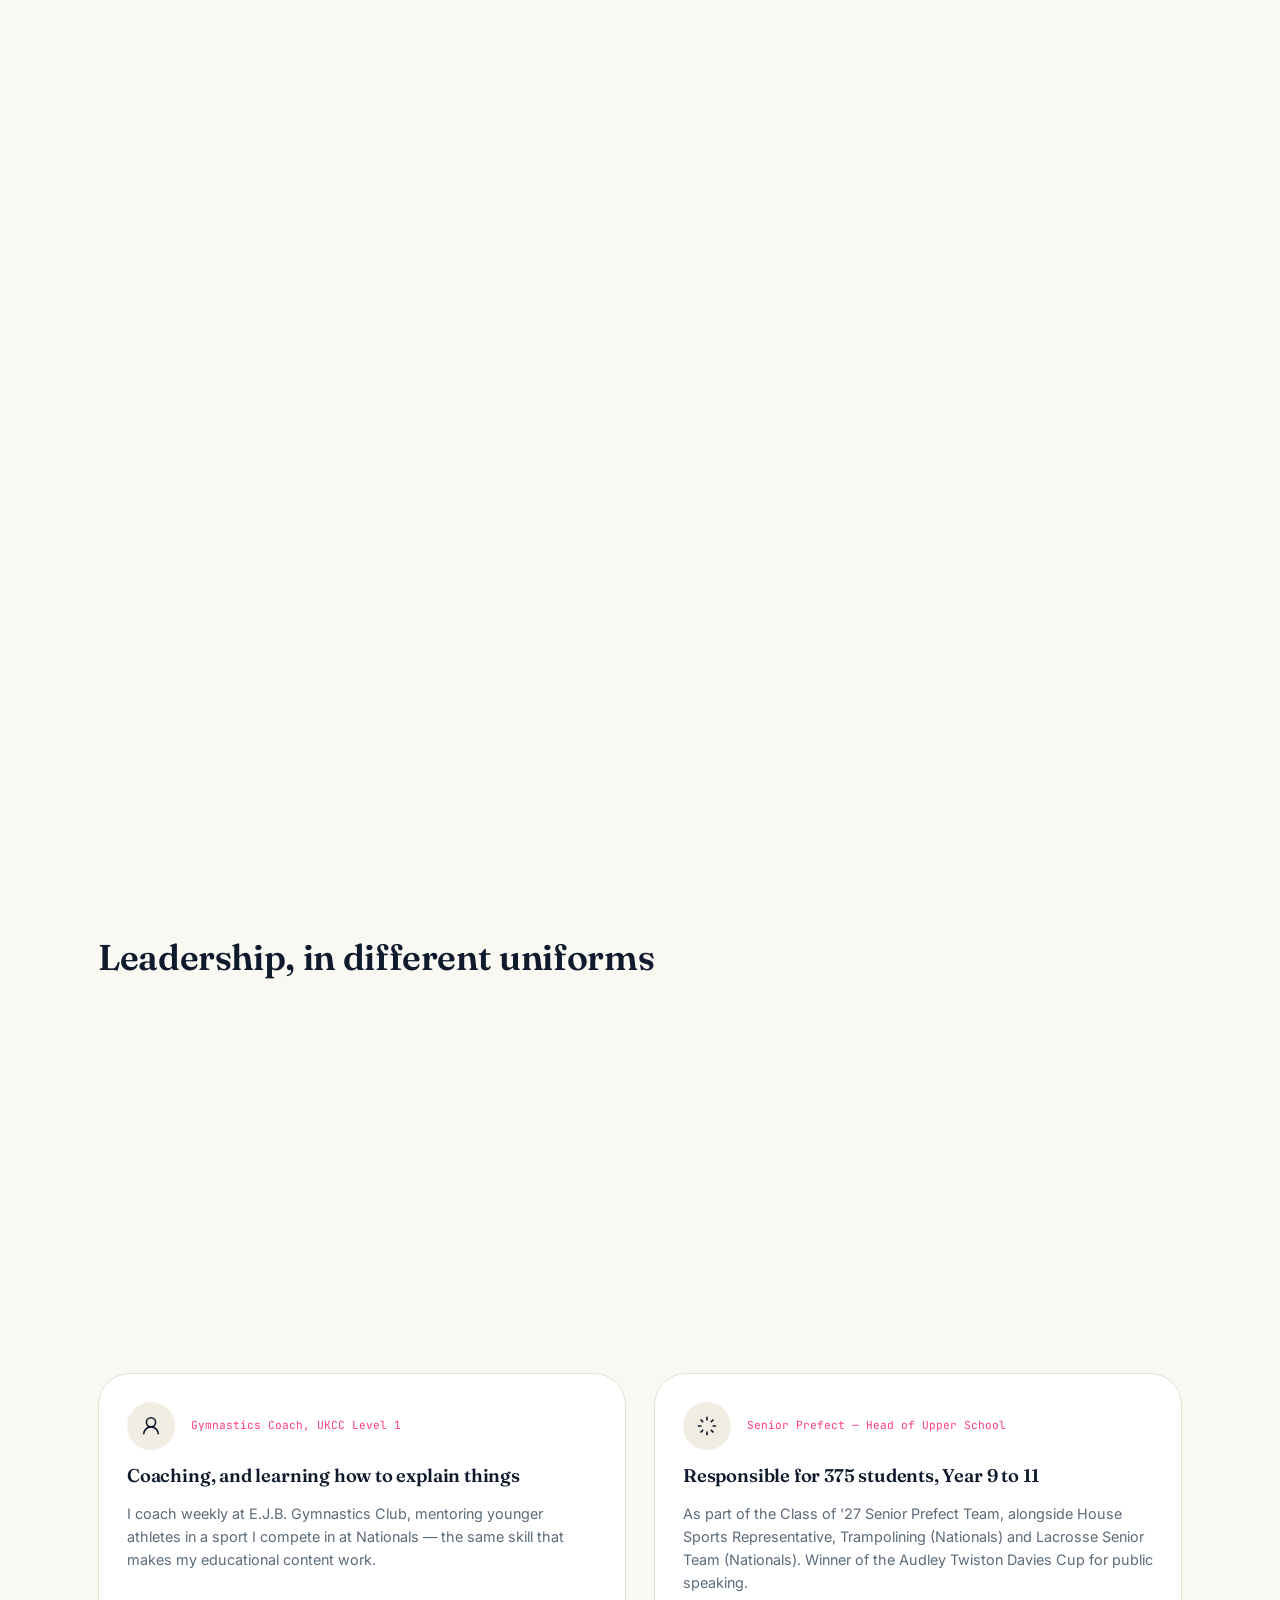
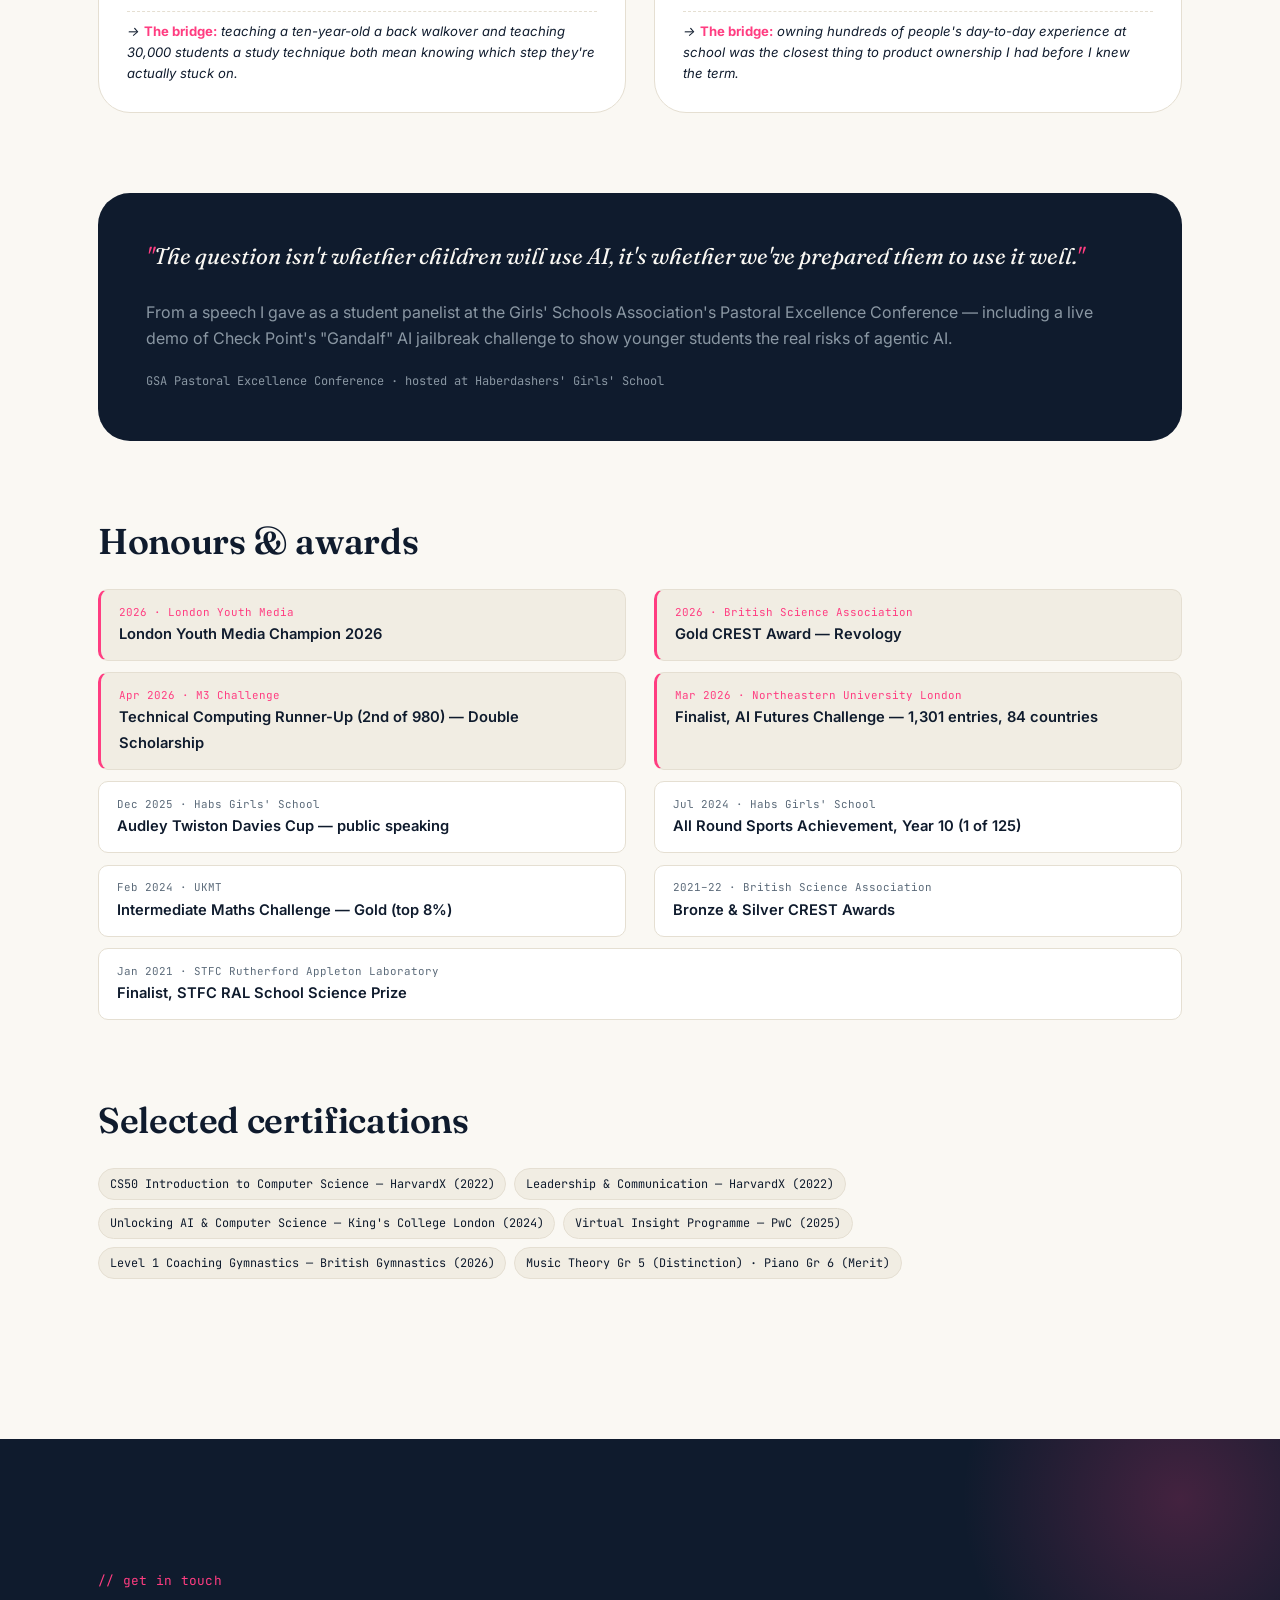
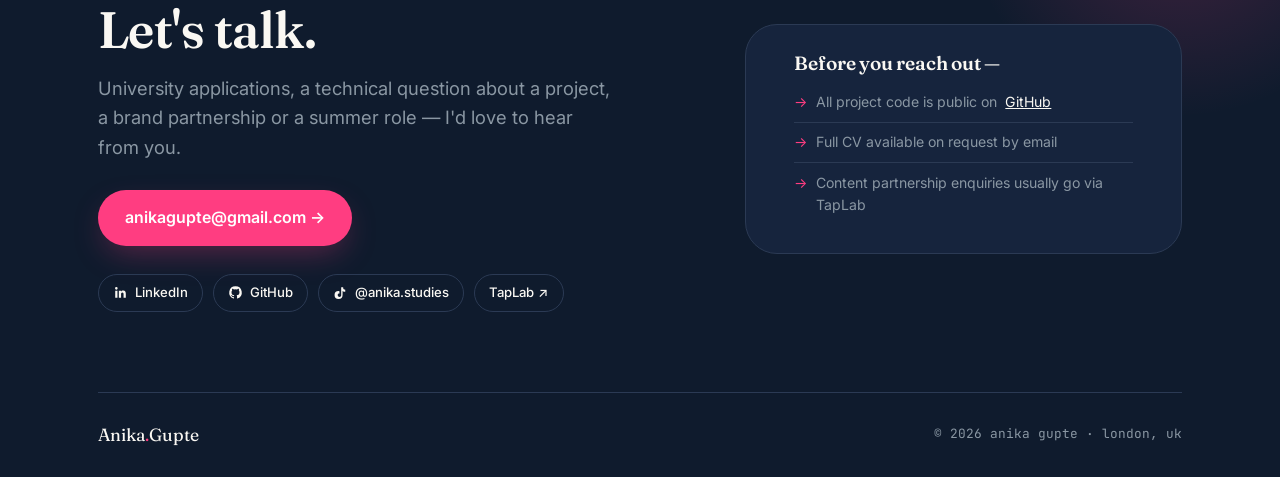
==== commit ccd39ee3: "reversed order of stsyem log" ====
--- a/index.html
+++ b/index.html
@@ -159,19 +159,19 @@
     </div>
     <div class="syslog__track-wrap">
       <div class="syslog__track" tabindex="0" aria-label="Build history, scrolls sideways">
-        <div class="syslog__node"><span class="syslog__node-date">apr 2021</span><div class="syslog__node-title">Bronze CREST Award</div><p class="syslog__node-desc">Designed and created a model for the ideal game controller for a Nintendo Switch.</p></div>
+        <div class="syslog__node"><span class="syslog__node-date">jul 2026 - sept 2026</span><div class="syslog__node-title">AI Researcher and Developer</div><p class="syslog__node-desc">Improving RAG retrieval strategies and fine-tuning multi-model VLM systems.</p></div>
+        <div class="syslog__node"><span class="syslog__node-date">jun 2026</span><div class="syslog__node-title">Portfolio Website</div><p class="syslog__node-desc">Experimenting with partially automated workflows and further discovering the wonders of UI/UX.</p></div>
+        <div class="syslog__node"><span class="syslog__node-date">apr 2026 - present</span><div class="syslog__node-title">Workforce 2035 Council Member</div><p class="syslog__node-desc">Global advisory council, where our AI, Cognition and Human Thinking Lab's provocation asks, “Whose mind is at the table when AI joins the meeting?”.</p></div>
+        <div class="syslog__node"><span class="syslog__node-date">apr 2026</span><div class="syslog__node-title">M3 Challenge, NYC</div><p class="syslog__node-desc">Flown to Jane Street's headquarters in New York for placing 2nd of 980 teams worldwide in the Technical Computing Award.</p></div>
+        <div class="syslog__node"><span class="syslog__node-date">mar 2026</span><div class="syslog__node-title">U18 VEX Robotics Nationals</div><p class="syslog__node-desc">As a programmer in C++, our team reached Nationals through our use of creative programming, including a tank-drive steering system and match-versatility features.</p></div>
+        <div class="syslog__node"><span class="syslog__node-date">dec 2025 – feb 2026</span><div class="syslog__node-title">Leaf DDAI Fellowship</div><p class="syslog__node-desc">Selected as a finalist (top ~10%) for Leaf's Dilemmas and Dangers in AI course — five weeks ranging from neural networks and mechanistic interpretability to AI misalignment issues such as specification gaming.</p></div>
+        <div class="syslog__node"><span class="syslog__node-date">nov 2025 - jun 2026</span><div class="syslog__node-title">Using AI to improve cloud sustainability</div><p class="syslog__node-desc">Built a Gemini-powered decision-matrix agent for sustainable cloud deployment — formally published on Zenodo.</p></div>
+        <div class="syslog__node"><span class="syslog__node-date">jun – jul 2025</span><div class="syslog__node-title">MBDA SWE placement</div><p class="syslog__node-desc">Developed the circuitry and embedded control system software for a model missile using a Raspberry Pi.</p></div>
+        <div class="syslog__node"><span class="syslog__node-date">jun – jul 2025</span><div class="syslog__node-title">STFC DevOps placement</div><p class="syslog__node-desc">Created an exporter handling pull request metrics in Python for the Scientific Computing department.</p></div>
+        <div class="syslog__node"><span class="syslog__node-date">jan 2025 - jun 2026</span><div class="syslog__node-title">Revology</div><p class="syslog__node-desc">Created a Django-based edtech platform — combining student surveys and web development to create the ultimate revision resource.</p></div>
+        <div class="syslog__node"><span class="syslog__node-date">jul 2022</span><div class="syslog__node-title">Silver CREST Award</div><p class="syslog__node-desc">Programmed a scientific calculator website using JavaScript, HTML and CSS.</p></div>
         <div class="syslog__node"><span class="syslog__node-date">jul 2022</span><div class="syslog__node-title">Harvard CS50x</div><p class="syslog__node-desc">Completed Harvard University's Introduction to Computer Science at only 13 — first real exposure to algorithmic thinking, primarily using C++.</p></div>
-        <div class="syslog__node"><span class="syslog__node-date">jul 2022</span><div class="syslog__node-title">Silver CREST Award</div><p class="syslog__node-desc">Programmed a scientific calculator website using JavaScript, HTML and CSS.</p></div>
-        <div class="syslog__node"><span class="syslog__node-date">jan 2025 - jun 2026</span><div class="syslog__node-title">Revology</div><p class="syslog__node-desc">Created a Django-based edtech platform — combining student surveys and web development to create the ultimate revision resource.</p></div>
-        <div class="syslog__node"><span class="syslog__node-date">jun – jul 2025</span><div class="syslog__node-title">STFC DevOps placement</div><p class="syslog__node-desc">Created an exporter handling pull request metrics in Python for the Scientific Computing department.</p></div>
-        <div class="syslog__node"><span class="syslog__node-date">jun – jul 2025</span><div class="syslog__node-title">MBDA SWE placement</div><p class="syslog__node-desc">Developed the circuitry and embedded control system software for a model missile using a Raspberry Pi.</p></div>
-        <div class="syslog__node"><span class="syslog__node-date">nov 2025 - jun 2026</span><div class="syslog__node-title">Using AI to improve cloud sustainability</div><p class="syslog__node-desc">Built a Gemini-powered decision-matrix agent for sustainable cloud deployment — formally published on Zenodo.</p></div>
-        <div class="syslog__node"><span class="syslog__node-date">dec 2025 – feb 2026</span><div class="syslog__node-title">Leaf DDAI Fellowship</div><p class="syslog__node-desc">Selected as a finalist (top ~10%) for Leaf's Dilemmas and Dangers in AI course — five weeks ranging from neural networks and mechanistic interpretability to AI misalignment issues such as specification gaming.</p></div>
-        <div class="syslog__node"><span class="syslog__node-date">mar 2026</span><div class="syslog__node-title">U18 VEX Robotics Nationals</div><p class="syslog__node-desc">As a programmer in C++, our team reached Nationals through our use of creative programming, including a tank-drive steering system and match-versatility features.</p></div>
-        <div class="syslog__node"><span class="syslog__node-date">apr 2026</span><div class="syslog__node-title">M3 Challenge, NYC</div><p class="syslog__node-desc">Flown to Jane Street's headquarters in New York for placing 2nd of 980 teams worldwide in the Technical Computing Award.</p></div>
-        <div class="syslog__node"><span class="syslog__node-date">apr 2026 - present</span><div class="syslog__node-title">Workforce 2035 Council Member</div><p class="syslog__node-desc">Global advisory council, where our AI, Cognition and Human Thinking Lab's provocation asks, “Whose mind is at the table when AI joins the meeting?”.</p></div>
-        <div class="syslog__node"><span class="syslog__node-date">jun 2026</span><div class="syslog__node-title">Portfolio Website</div><p class="syslog__node-desc">Experimenting with partially automated workflows and further discovering the wonders of UI/UX.</p></div>
-        <div class="syslog__node"><span class="syslog__node-date">jul 2026 - present</span><div class="syslog__node-title">AI Researcher and Developer</div><p class="syslog__node-desc">Improving RAG retrieval strategies and fine-tuning multi-model VLM systems.</p></div>
+        <div class="syslog__node"><span class="syslog__node-date">apr 2021</span><div class="syslog__node-title">Bronze CREST Award</div><p class="syslog__node-desc">Designed and created a model for the ideal game controller for a Nintendo Switch.</p></div>   
       </div>
     </div>
     <p class="syslog__hint">← scroll →</p>
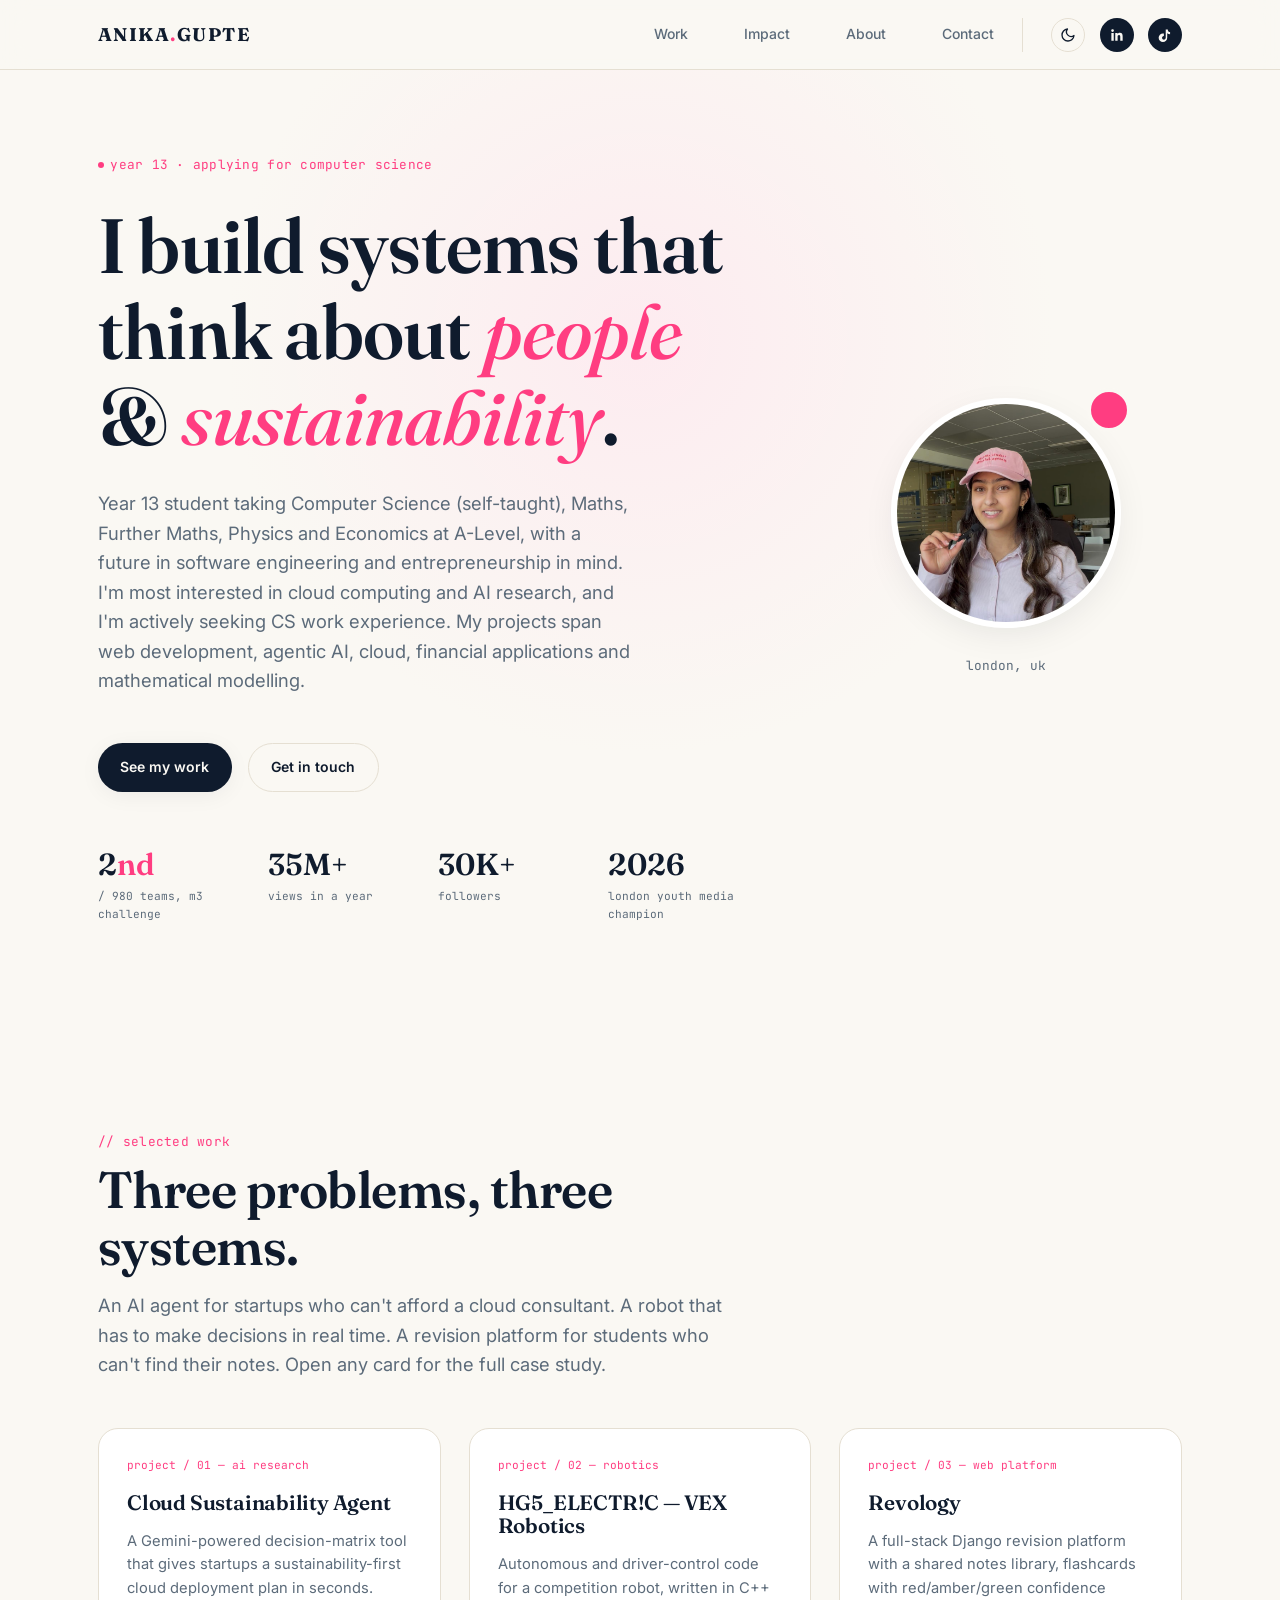
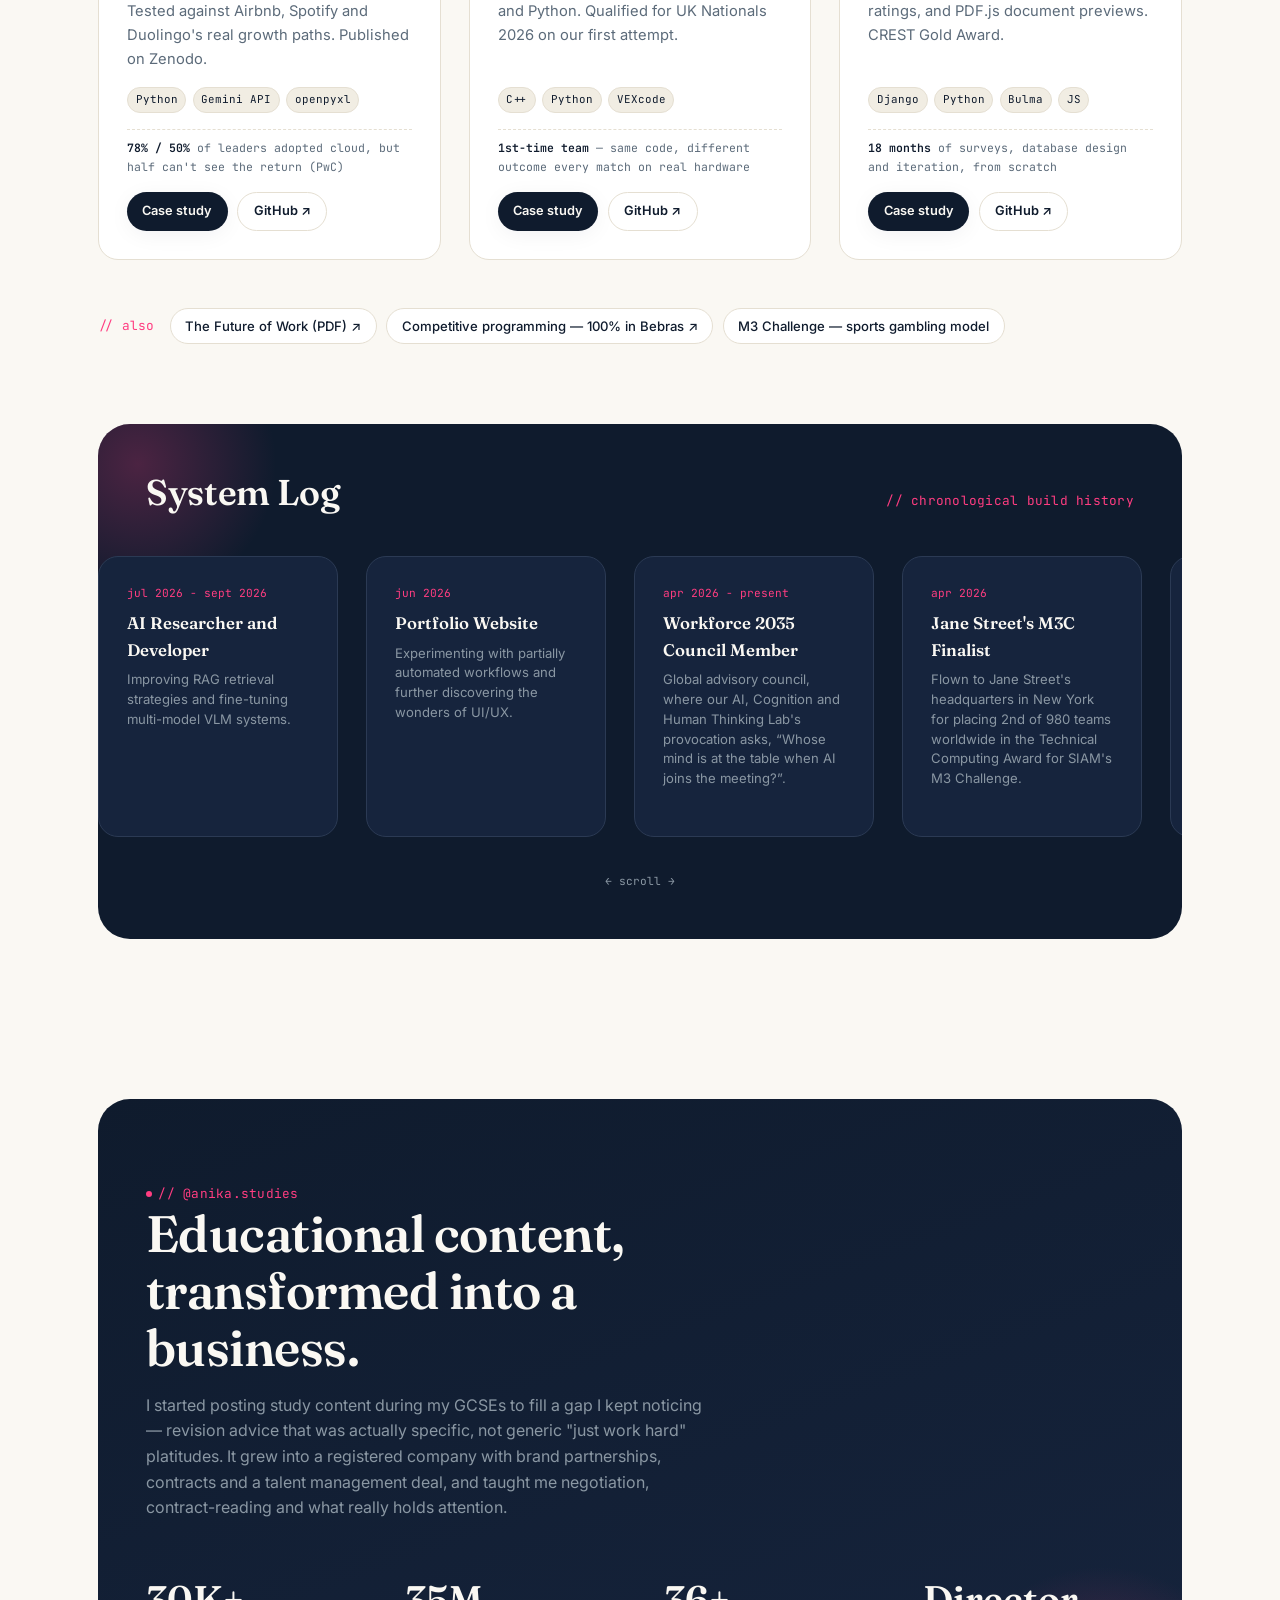
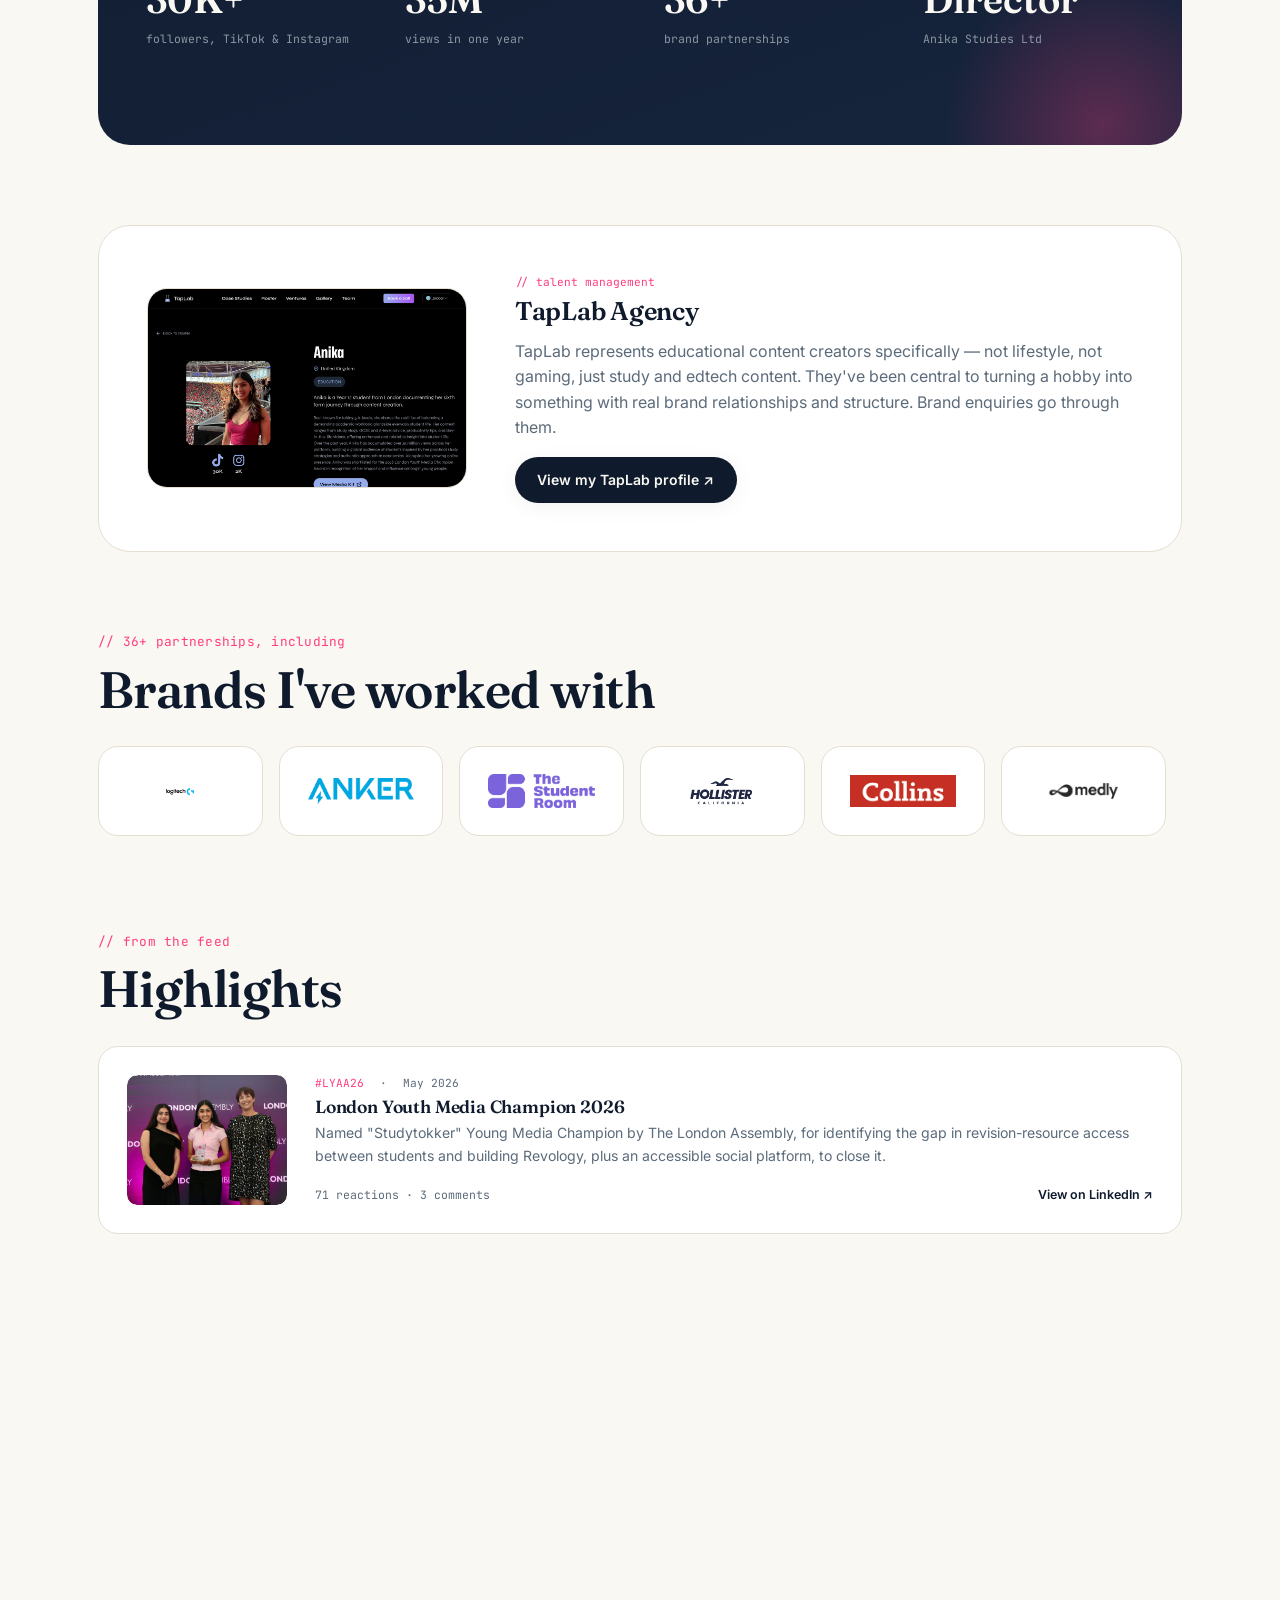
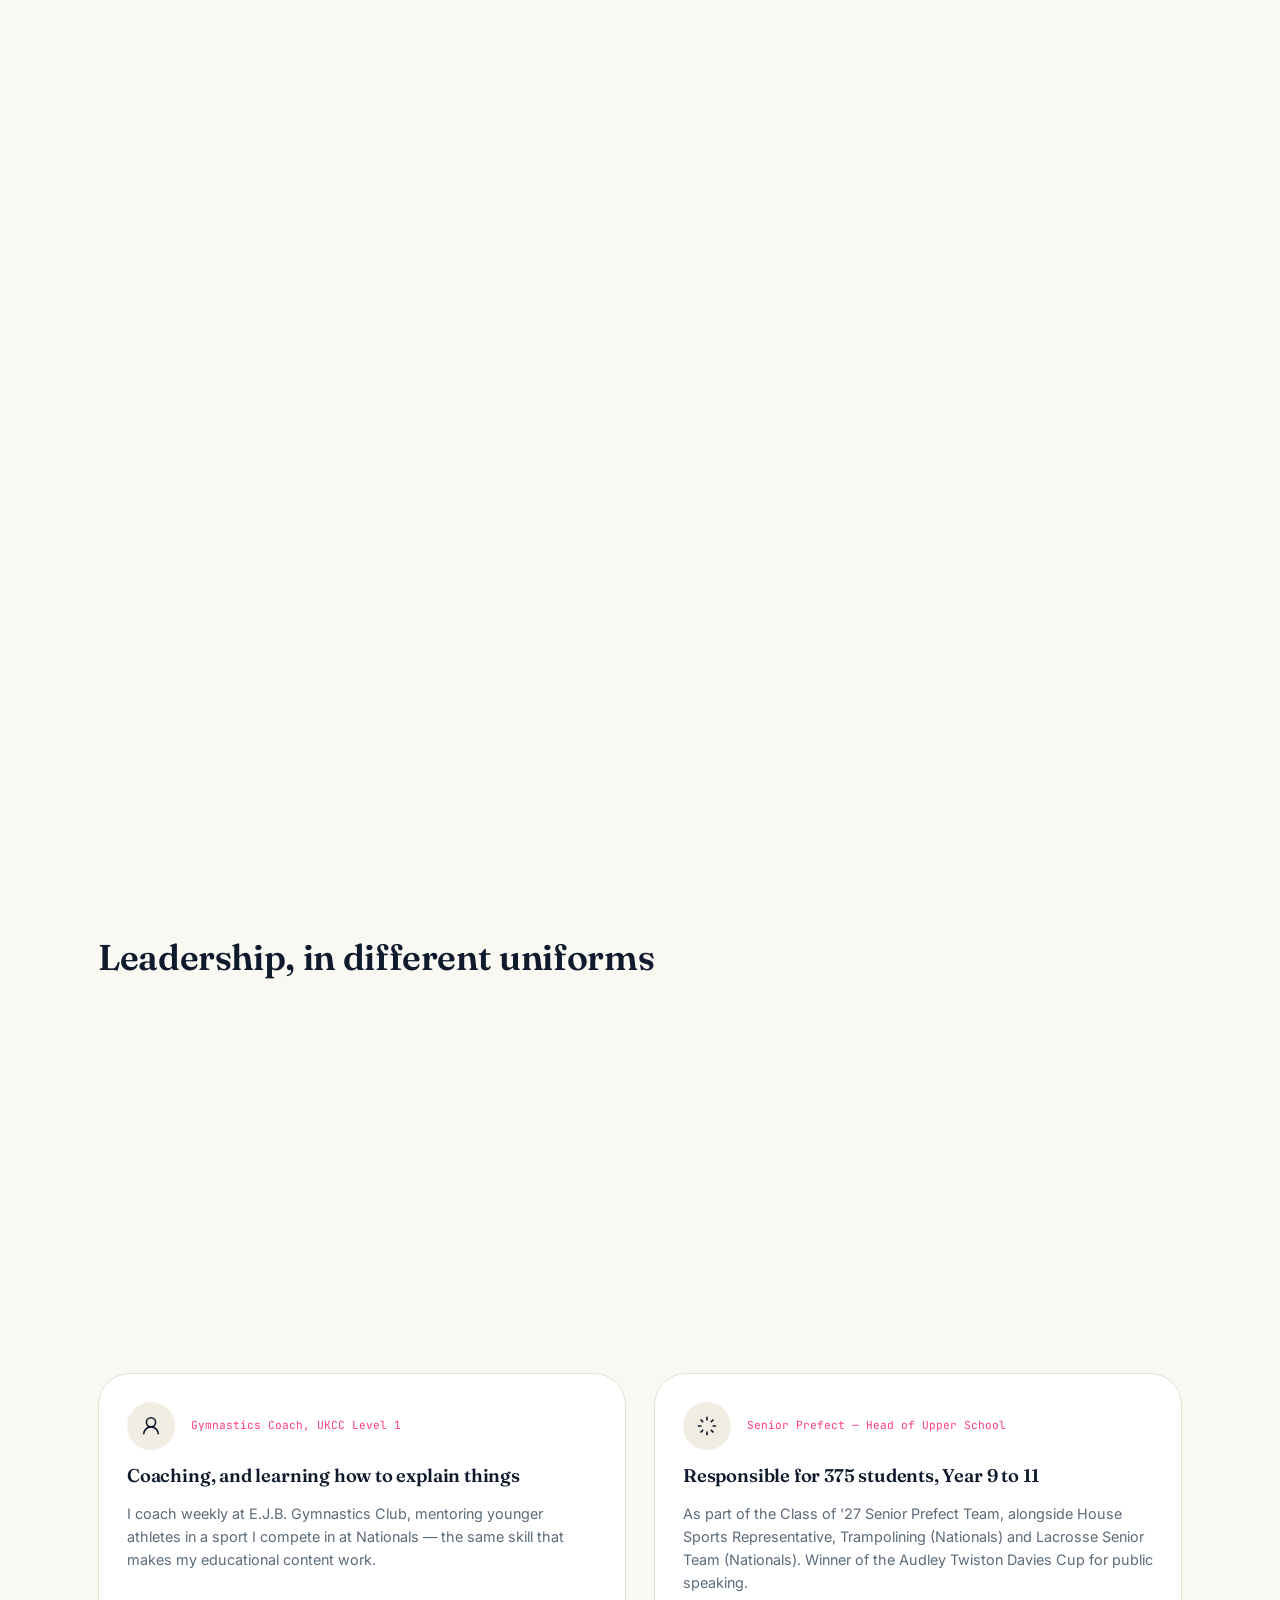
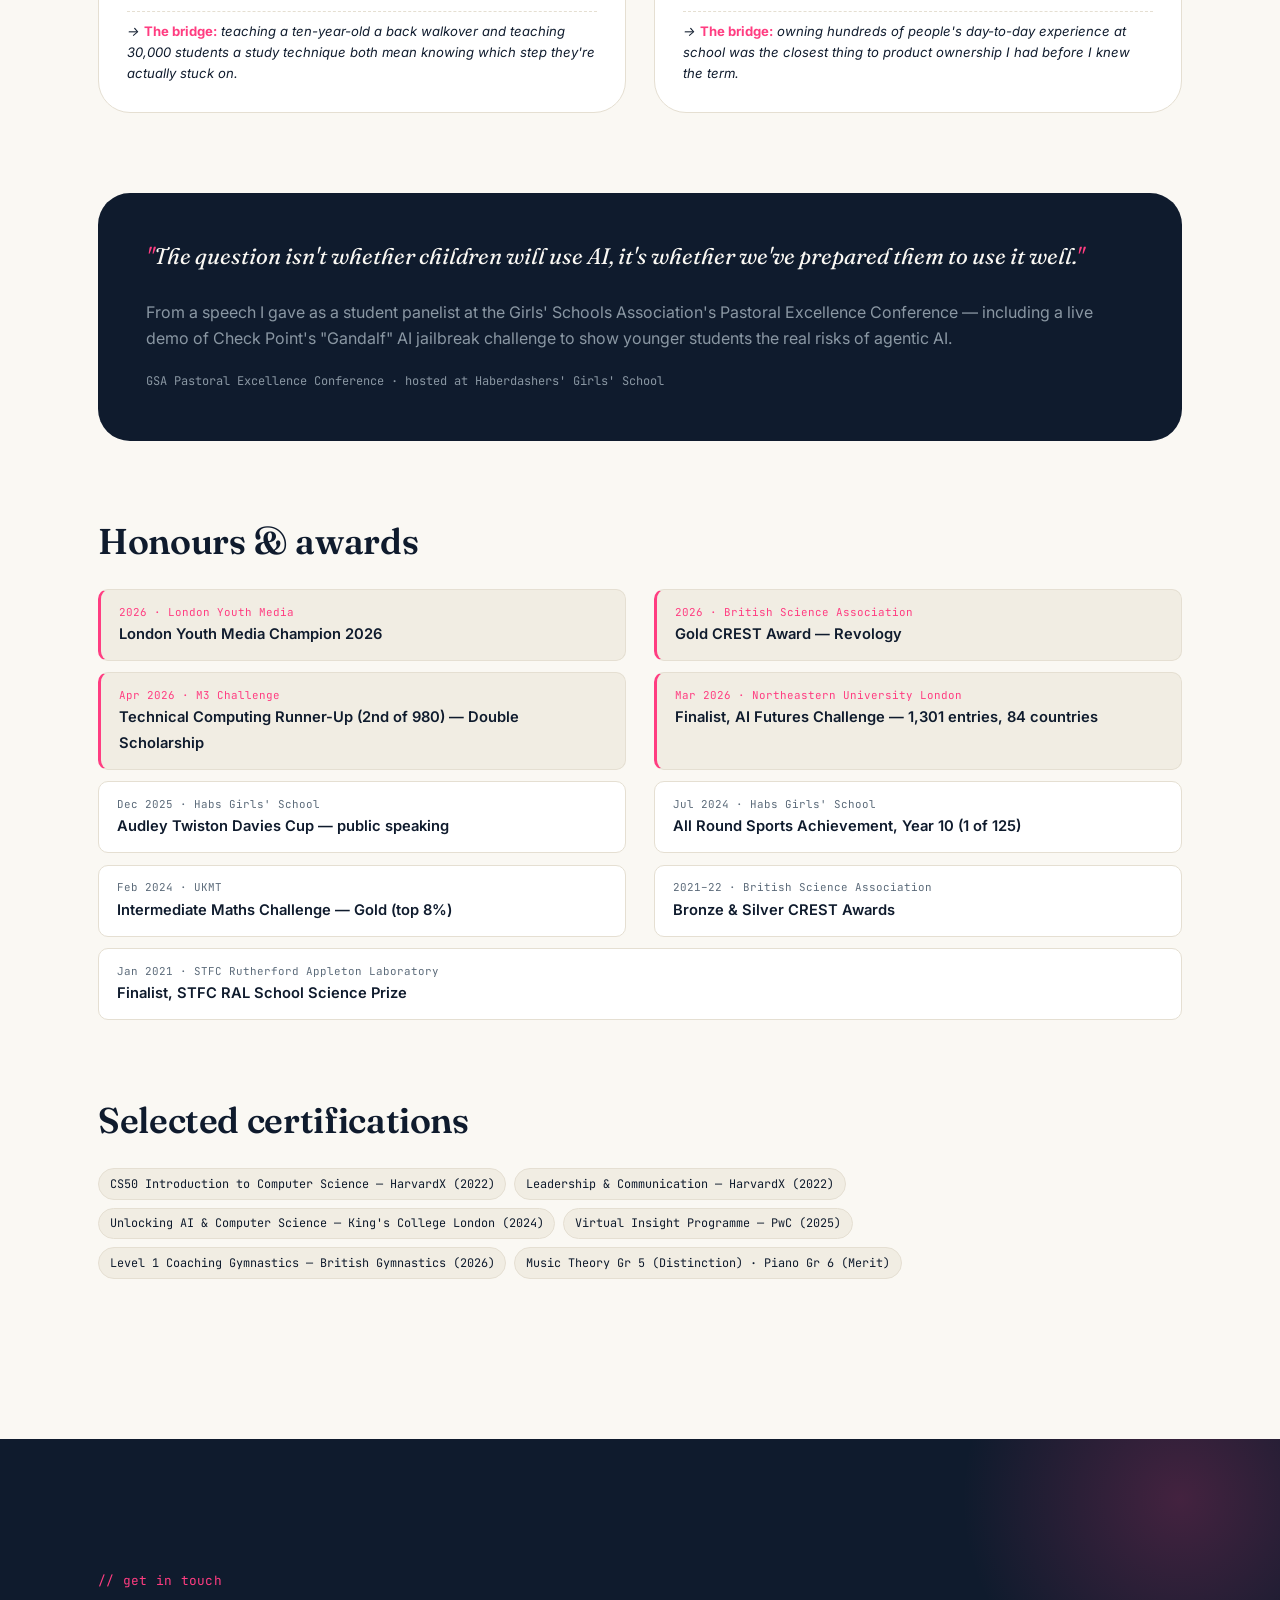
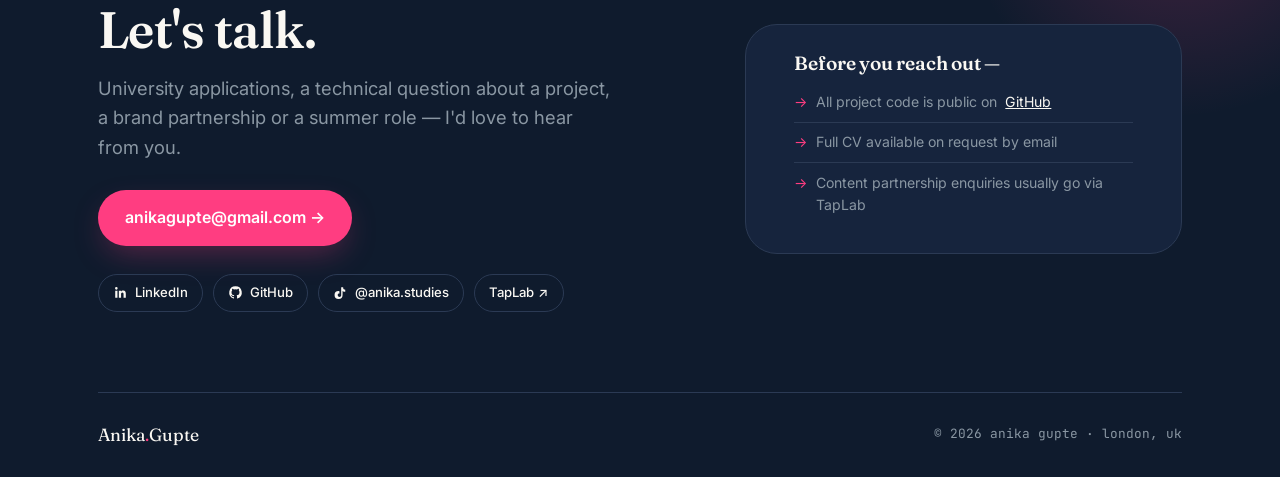
==== commit 4ba9410b: "updated descriptions" ====
--- a/index.html
+++ b/index.html
@@ -15,23 +15,28 @@
 <meta property="og:image:alt" content="Anika Gupte — portfolio preview card">
 <meta name="twitter:card" content="summary_large_image">
 <link rel="canonical" href="https://anikagupte.com/">
+<!-- build:head-assets -->
 <script>document.documentElement.classList.add('js');try{var t=localStorage.getItem('theme');if(t!=='light'&&t!=='dark')t=matchMedia('(prefers-color-scheme: dark)').matches?'dark':'light';document.documentElement.setAttribute('data-theme',t)}catch(e){}</script>
 <link rel="preconnect" href="https://fonts.googleapis.com">
 <link href="https://fonts.googleapis.com/css2?family=Fraunces:ital,opsz,wght@0,9..144,400;0,9..144,500;0,9..144,600;0,9..144,700;1,9..144,500&family=Inter:wght@400;500;600;700&family=JetBrains+Mono:wght@400;500&display=swap" rel="stylesheet">
-<link rel="stylesheet" href="css/site.css">
+<link rel="stylesheet" href="/css/site.css">
+<!-- /build:head-assets -->
 <script type="application/ld+json">{"@context":"https://schema.org","@type":"Person","name":"Anika Gupte","url":"https://anikagupte.com/","image":"https://anikagupte.com/images/anika-headshot-square.png","description":"Year 13 computer science student building Revology, an AI cloud sustainability agent, and a 30K-follower educational platform.","sameAs":["https://www.linkedin.com/in/anika-gupte/","https://www.tiktok.com/@anika.studies","https://github.com/anikagupte"]}</script>
 </head>
 <body id="top">
 
 <!-- Icon sprite, referenced by the <use> elements below -->
+<!-- build:sprite -->
 <svg width="0" height="0" style="position:absolute" aria-hidden="true" focusable="false">
   <symbol id="i-linkedin" viewBox="0 0 24 24"><path d="M20.45 20.45h-3.55v-5.57c0-1.33-.02-3.04-1.85-3.04-1.85 0-2.13 1.45-2.13 2.94v5.67H9.37V9h3.41v1.56h.05c.48-.9 1.64-1.85 3.38-1.85 3.6 0 4.27 2.37 4.27 5.46v6.28zM5.34 7.43a2.06 2.06 0 1 1 0-4.12 2.06 2.06 0 0 1 0 4.12zM7.12 20.45H3.56V9h3.56v11.45z"/></symbol>
   <symbol id="i-tiktok" viewBox="0 0 24 24"><path d="M16.6 5.82a4.28 4.28 0 0 1-.34-1.74V3.6h-3.16v12.6c0 1.55-1.26 2.8-2.8 2.8a2.8 2.8 0 0 1-1.4-5.23 4 4 0 0 1 1.4-.25V9.83a6.6 6.6 0 0 0-1.4-.15 6.42 6.42 0 1 0 6.42 6.42V9.4a7.3 7.3 0 0 0 4.28 1.38V7.6a4.26 4.26 0 0 1-2.4-.78 4.28 4.28 0 0 1-.6-1z"/></symbol>
   <symbol id="i-github" viewBox="0 0 24 24"><path d="M12 2a10 10 0 0 0-3.16 19.5c.5.1.68-.22.68-.48v-1.7c-2.78.6-3.37-1.34-3.37-1.34-.46-1.16-1.11-1.47-1.11-1.47-.91-.62.07-.6.07-.6 1 .07 1.53 1.03 1.53 1.03.89 1.52 2.34 1.08 2.91.83.09-.65.35-1.09.63-1.34-2.22-.25-4.56-1.11-4.56-4.94 0-1.09.39-1.98 1.03-2.68-.1-.25-.45-1.27.1-2.65 0 0 .84-.27 2.75 1.02a9.58 9.58 0 0 1 5 0c1.91-1.3 2.75-1.02 2.75-1.02.55 1.38.2 2.4.1 2.65.64.7 1.03 1.59 1.03 2.68 0 3.84-2.35 4.69-4.58 4.93.36.31.68.92.68 1.85v2.75c0 .27.18.58.69.48A10 10 0 0 0 12 2z"/></symbol>
 </svg>
+<!-- /build:sprite -->
 
 <a href="#work" class="skip-link">Skip to content</a>
 
+<!-- build:nav prefix="" home="#top" -->
 <nav class="navbar" aria-label="Main">
   <div class="navbar__inner">
     <a href="#top" class="navbar__logo">ANIKA<span>.</span>GUPTE</a>
@@ -56,6 +61,7 @@
     </div>
   </div>
 </nav>
+<!-- /build:nav -->
 
 <main>
 
@@ -162,15 +168,15 @@
         <div class="syslog__node"><span class="syslog__node-date">jul 2026 - sept 2026</span><div class="syslog__node-title">AI Researcher and Developer</div><p class="syslog__node-desc">Improving RAG retrieval strategies and fine-tuning multi-model VLM systems.</p></div>
         <div class="syslog__node"><span class="syslog__node-date">jun 2026</span><div class="syslog__node-title">Portfolio Website</div><p class="syslog__node-desc">Experimenting with partially automated workflows and further discovering the wonders of UI/UX.</p></div>
         <div class="syslog__node"><span class="syslog__node-date">apr 2026 - present</span><div class="syslog__node-title">Workforce 2035 Council Member</div><p class="syslog__node-desc">Global advisory council, where our AI, Cognition and Human Thinking Lab's provocation asks, “Whose mind is at the table when AI joins the meeting?”.</p></div>
-        <div class="syslog__node"><span class="syslog__node-date">apr 2026</span><div class="syslog__node-title">M3 Challenge, NYC</div><p class="syslog__node-desc">Flown to Jane Street's headquarters in New York for placing 2nd of 980 teams worldwide in the Technical Computing Award.</p></div>
+        <div class="syslog__node"><span class="syslog__node-date">apr 2026</span><div class="syslog__node-title">Jane Street's M3C Finalist</div><p class="syslog__node-desc">Flown to Jane Street's headquarters in New York for placing 2nd of 980 teams worldwide in the Technical Computing Award for SIAM's M3 Challenge.</p></div>
         <div class="syslog__node"><span class="syslog__node-date">mar 2026</span><div class="syslog__node-title">U18 VEX Robotics Nationals</div><p class="syslog__node-desc">As a programmer in C++, our team reached Nationals through our use of creative programming, including a tank-drive steering system and match-versatility features.</p></div>
         <div class="syslog__node"><span class="syslog__node-date">dec 2025 – feb 2026</span><div class="syslog__node-title">Leaf DDAI Fellowship</div><p class="syslog__node-desc">Selected as a finalist (top ~10%) for Leaf's Dilemmas and Dangers in AI course — five weeks ranging from neural networks and mechanistic interpretability to AI misalignment issues such as specification gaming.</p></div>
-        <div class="syslog__node"><span class="syslog__node-date">nov 2025 - jun 2026</span><div class="syslog__node-title">Using AI to improve cloud sustainability</div><p class="syslog__node-desc">Built a Gemini-powered decision-matrix agent for sustainable cloud deployment — formally published on Zenodo.</p></div>
+        <div class="syslog__node"><span class="syslog__node-date">nov 2025 - jun 2026</span><div class="syslog__node-title">Extended Research: Using AI to improve cloud sustainability</div><p class="syslog__node-desc">Built a Gemini-powered decision-matrix agent for sustainable cloud deployment — formally published on Zenodo.</p></div>
         <div class="syslog__node"><span class="syslog__node-date">jun – jul 2025</span><div class="syslog__node-title">MBDA SWE placement</div><p class="syslog__node-desc">Developed the circuitry and embedded control system software for a model missile using a Raspberry Pi.</p></div>
         <div class="syslog__node"><span class="syslog__node-date">jun – jul 2025</span><div class="syslog__node-title">STFC DevOps placement</div><p class="syslog__node-desc">Created an exporter handling pull request metrics in Python for the Scientific Computing department.</p></div>
-        <div class="syslog__node"><span class="syslog__node-date">jan 2025 - jun 2026</span><div class="syslog__node-title">Revology</div><p class="syslog__node-desc">Created a Django-based edtech platform — combining student surveys and web development to create the ultimate revision resource.</p></div>
+        <div class="syslog__node"><span class="syslog__node-date">jan 2025 - jun 2026</span><div class="syslog__node-title">Revology: The Ideal Revision Website</div><p class="syslog__node-desc">Created a Django-based edtech platform — combining student surveys and web development to create the ultimate revision resource.</p></div>
         <div class="syslog__node"><span class="syslog__node-date">jul 2022</span><div class="syslog__node-title">Silver CREST Award</div><p class="syslog__node-desc">Programmed a scientific calculator website using JavaScript, HTML and CSS.</p></div>
-        <div class="syslog__node"><span class="syslog__node-date">jul 2022</span><div class="syslog__node-title">Harvard CS50x</div><p class="syslog__node-desc">Completed Harvard University's Introduction to Computer Science at only 13 — first real exposure to algorithmic thinking, primarily using C++.</p></div>
+        <div class="syslog__node"><span class="syslog__node-date">jul 2022</span><div class="syslog__node-title">Harvard University CS50x</div><p class="syslog__node-desc">Completed Harvard University's Introduction to Computer Science at only 13 — first real exposure to algorithmic thinking, primarily using C++.</p></div>
         <div class="syslog__node"><span class="syslog__node-date">apr 2021</span><div class="syslog__node-title">Bronze CREST Award</div><p class="syslog__node-desc">Designed and created a model for the ideal game controller for a Nintendo Switch.</p></div>   
       </div>
     </div>
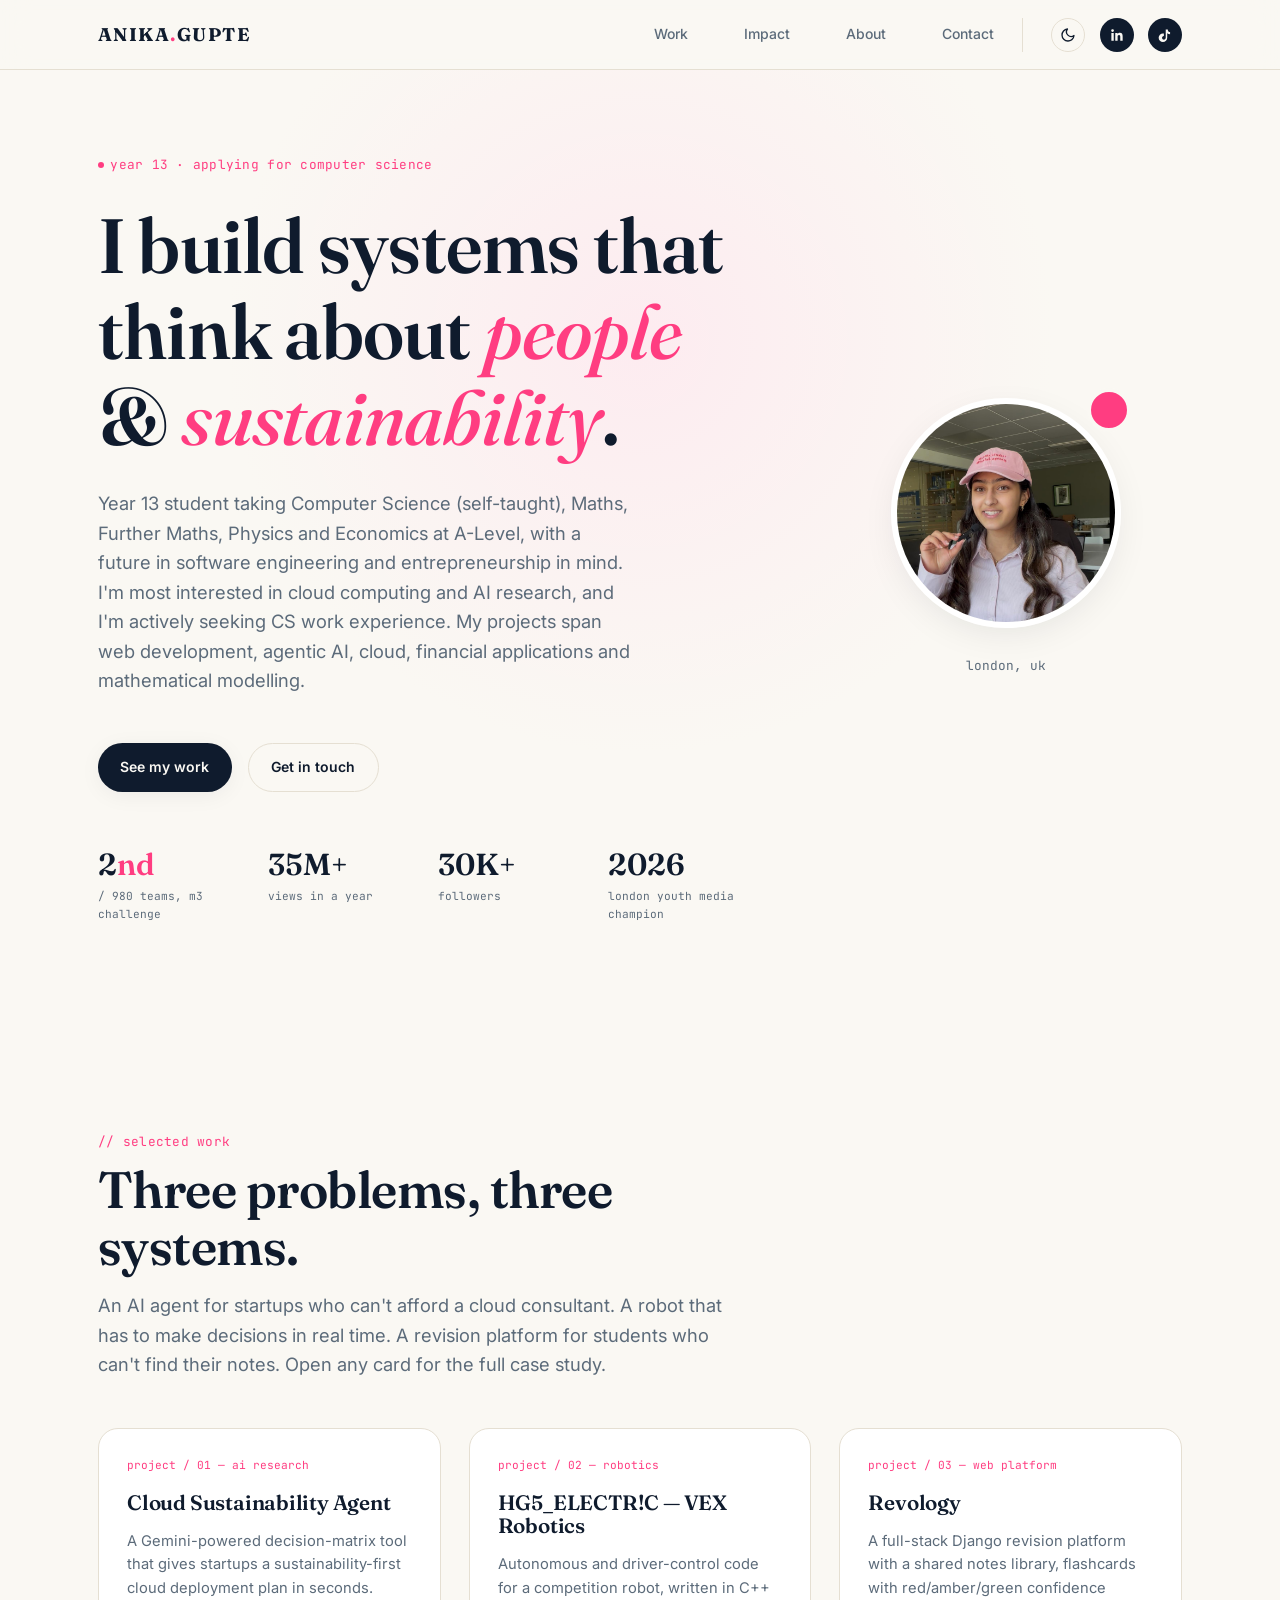
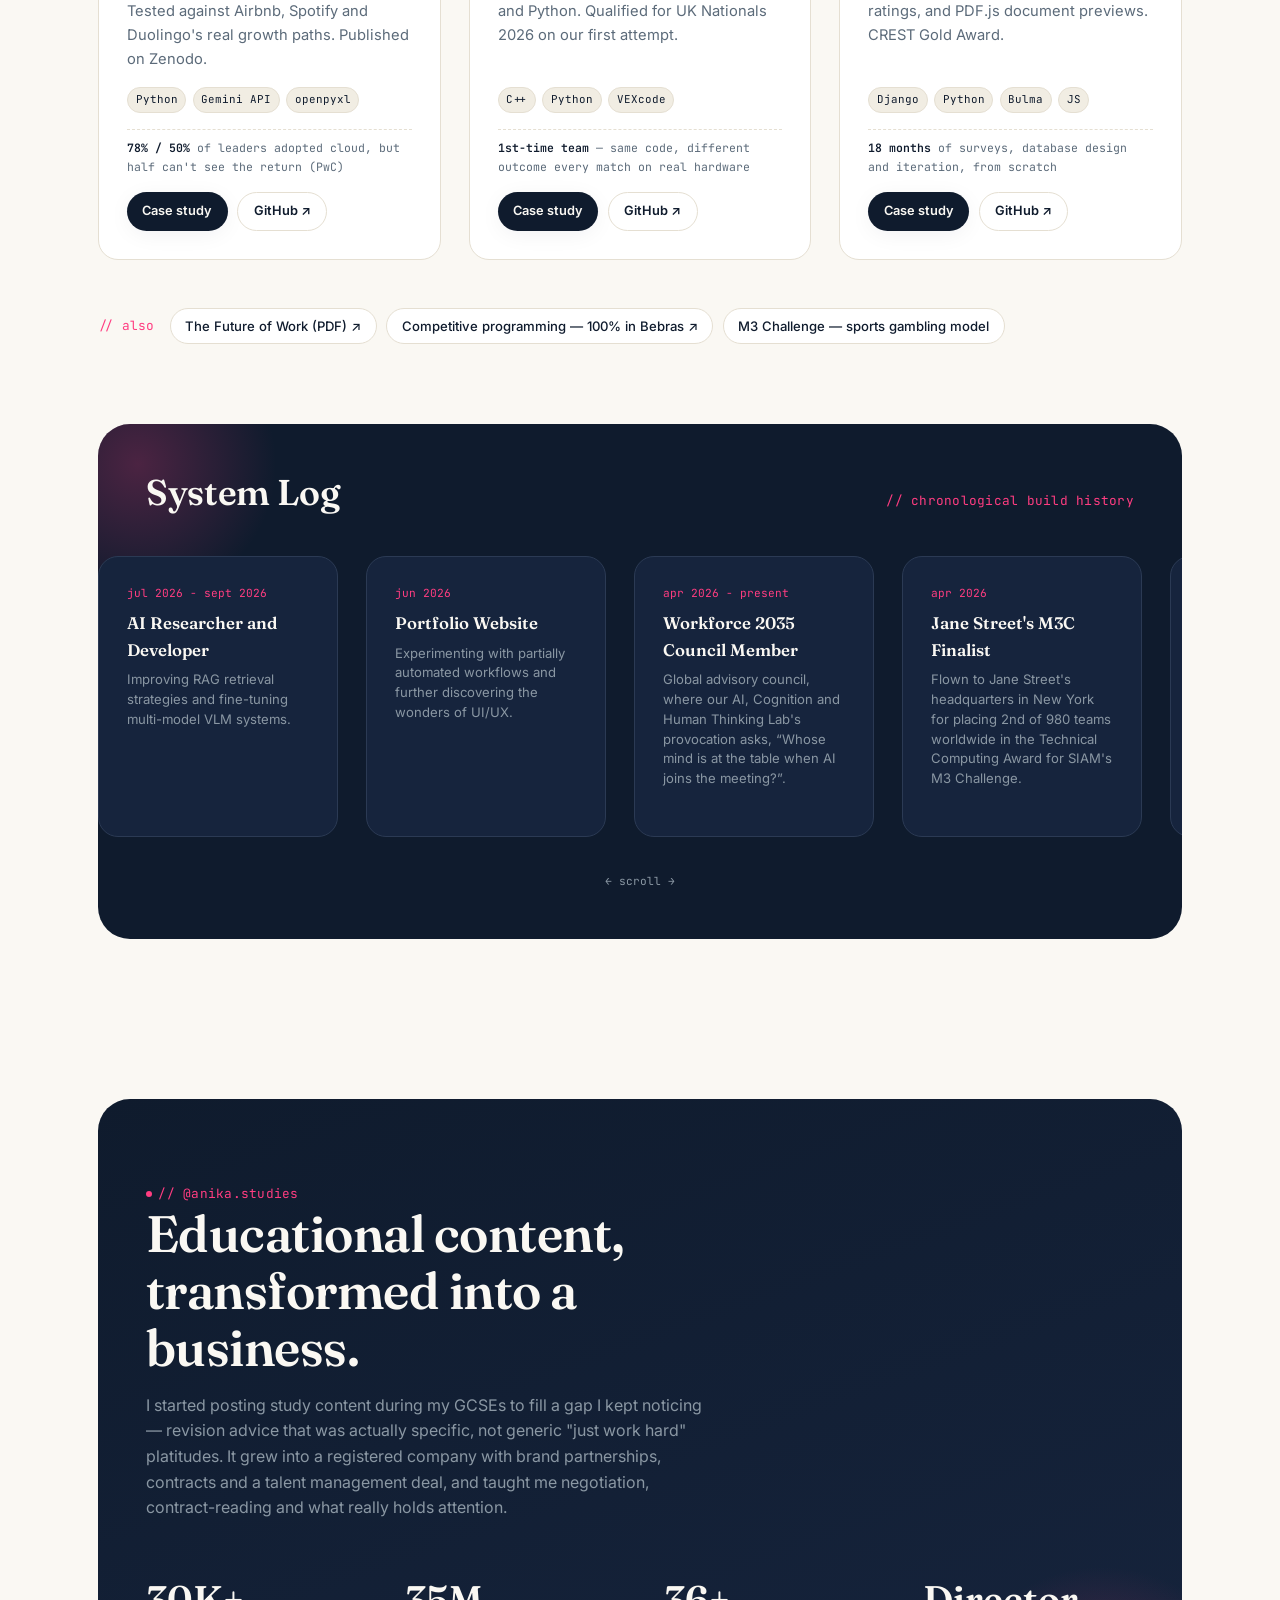
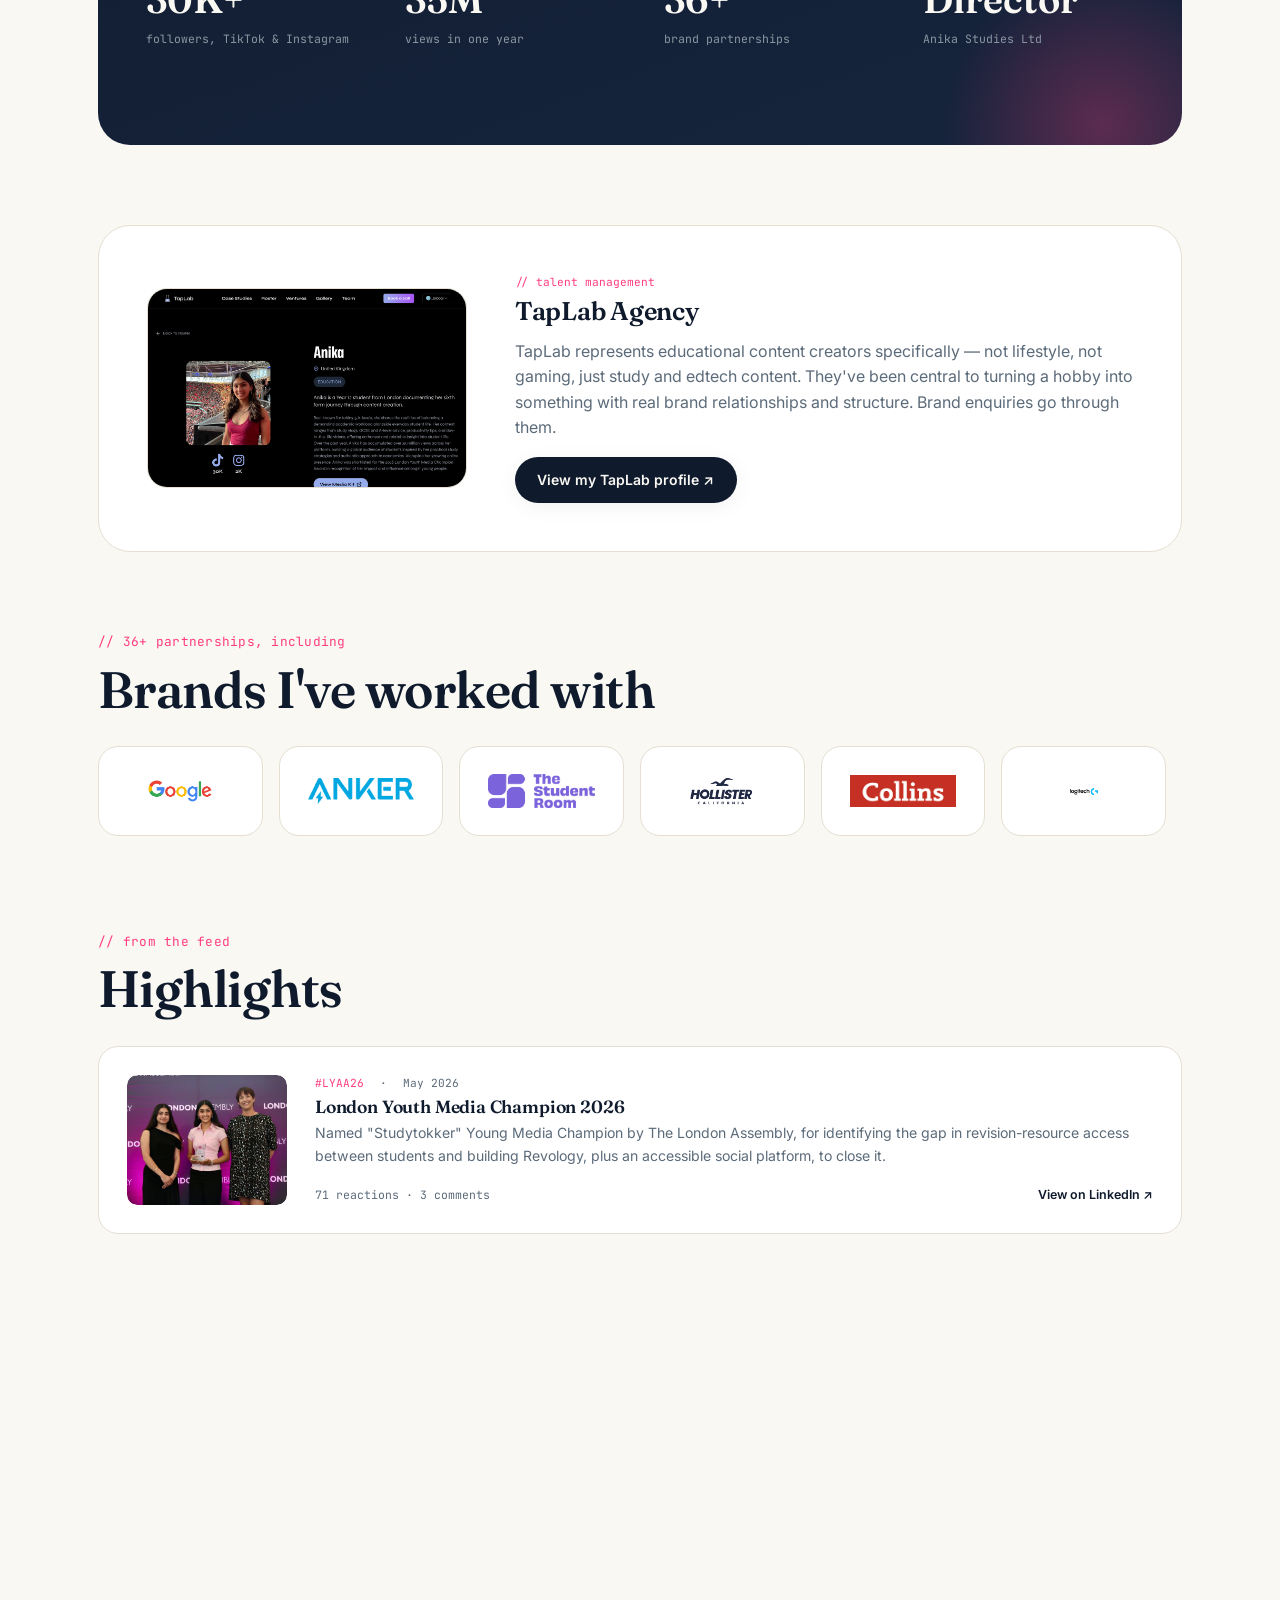
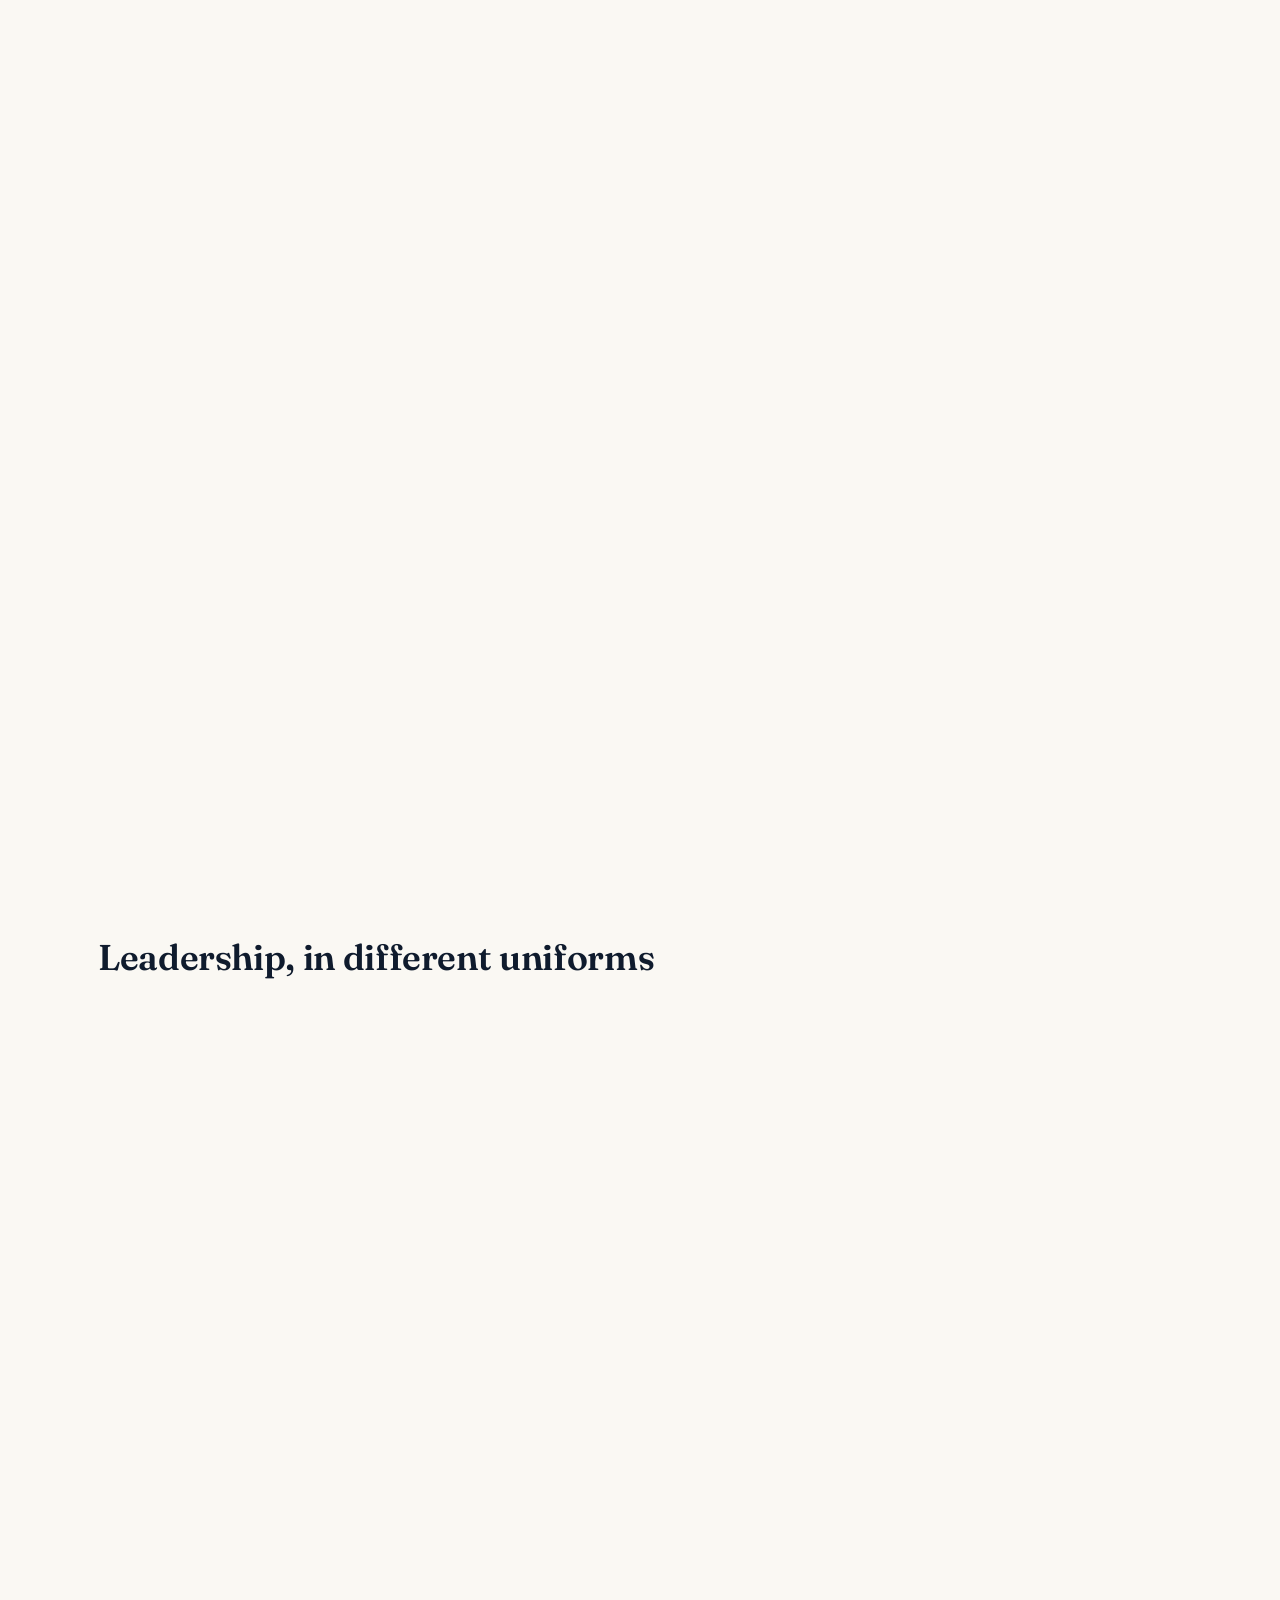
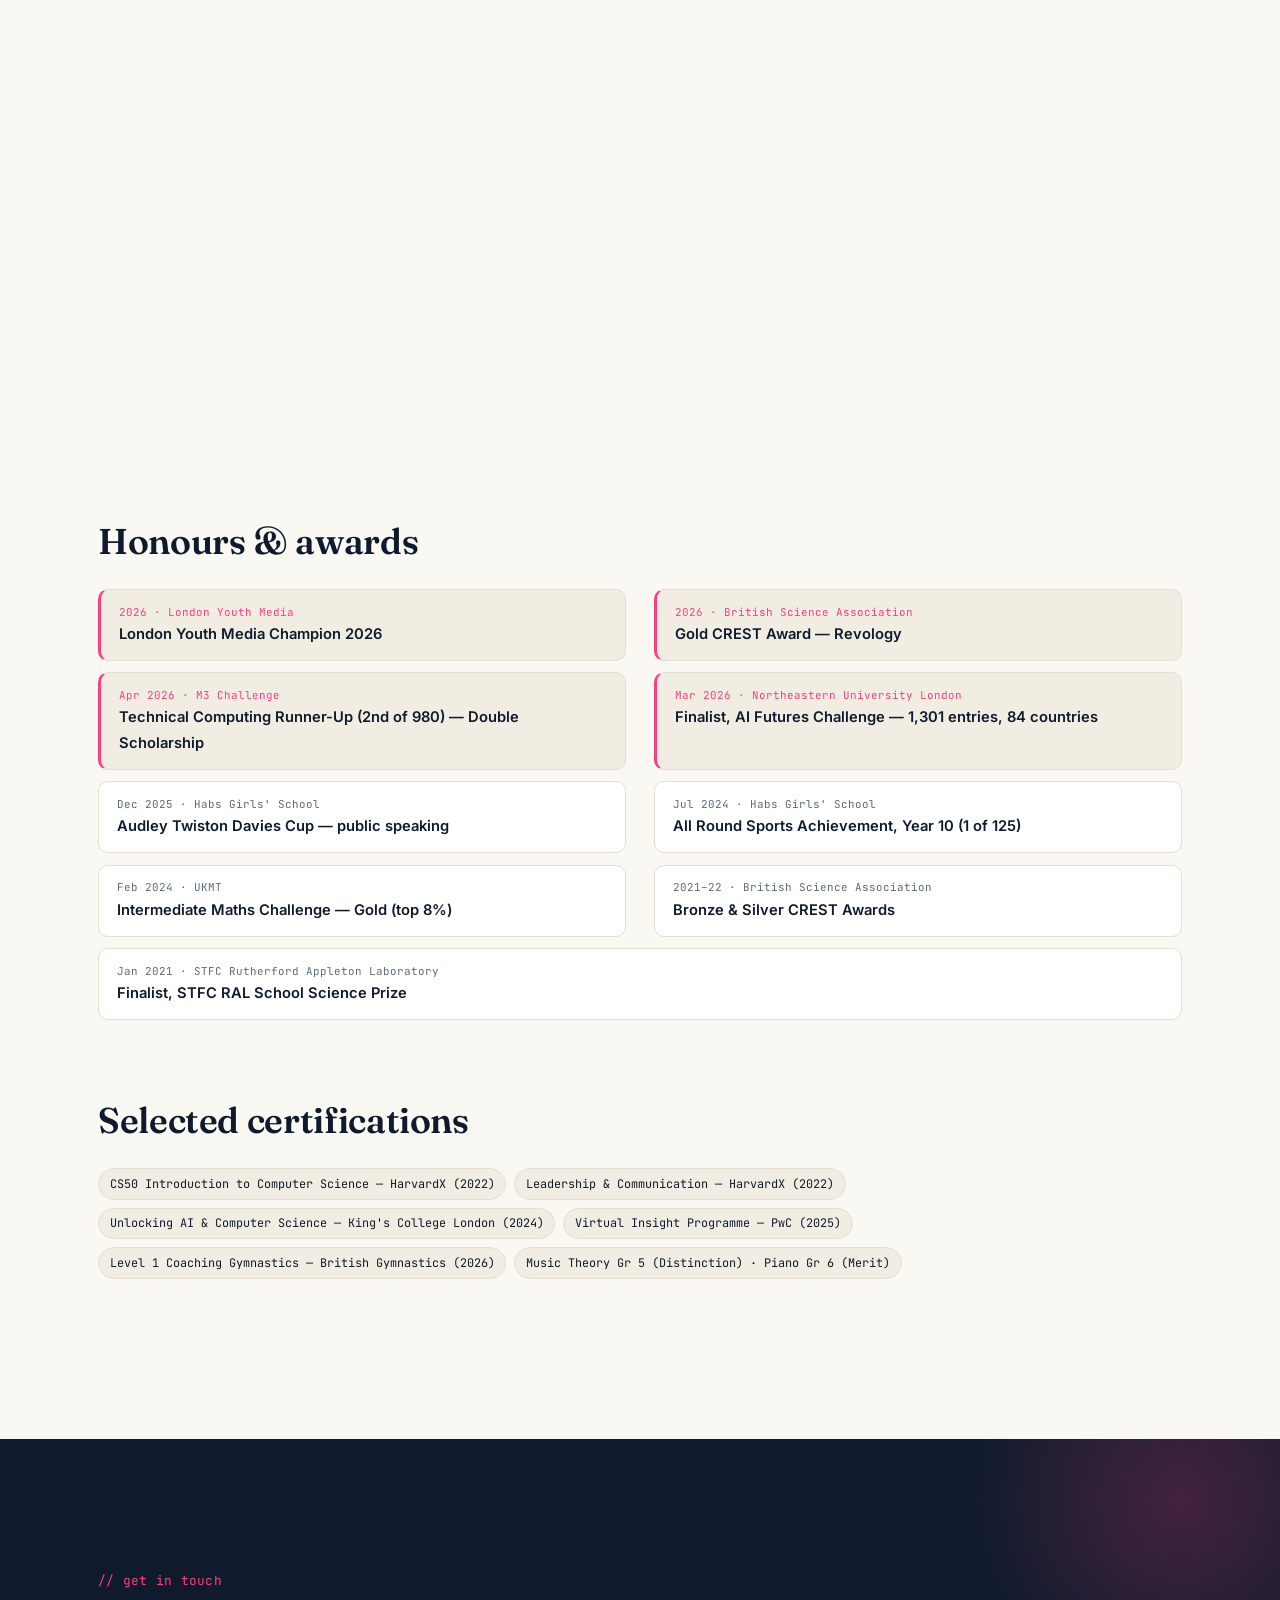
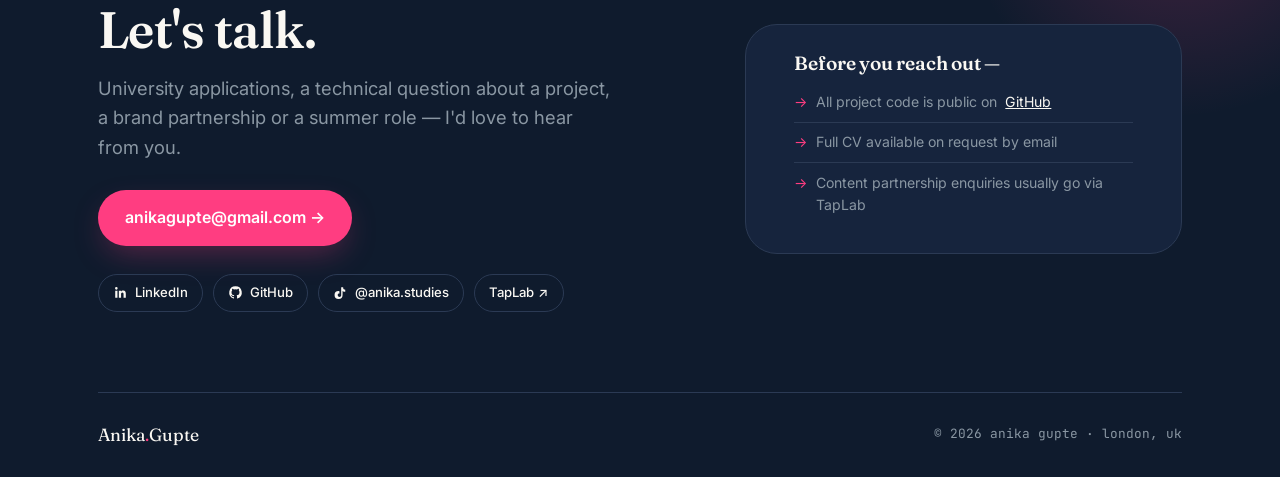
==== commit b8e8de34: "added google logo" ====
--- a/index.html
+++ b/index.html
@@ -218,12 +218,12 @@
         <h2>Brands I've worked with</h2>
       </div>
       <div class="brand-grid reveal" data-stagger>
-        <div class="brand-tile"><img src="images/logos/logitech.png" alt="Logitech" loading="lazy"></div>
+        <div class="brand-tile"><img src="images/logos/google.png" alt="Google" loading="lazy"></div>
         <div class="brand-tile"><img src="images/logos/anker.png" alt="Anker" loading="lazy"></div>
         <div class="brand-tile"><img src="images/logos/thestudentroom.png" alt="The Student Room" loading="lazy"></div>
         <div class="brand-tile"><img src="images/logos/hollister.png" alt="Hollister" loading="lazy"></div>
         <div class="brand-tile"><img src="images/logos/collins.png" alt="Collins" loading="lazy"></div>
-        <div class="brand-tile"><img src="images/logos/medly.png" alt="Medly" loading="lazy"></div>
+        <div class="brand-tile"><img src="images/logos/logitech.png" alt="Logitech" loading="lazy"></div>
       </div>
     </div>
 
